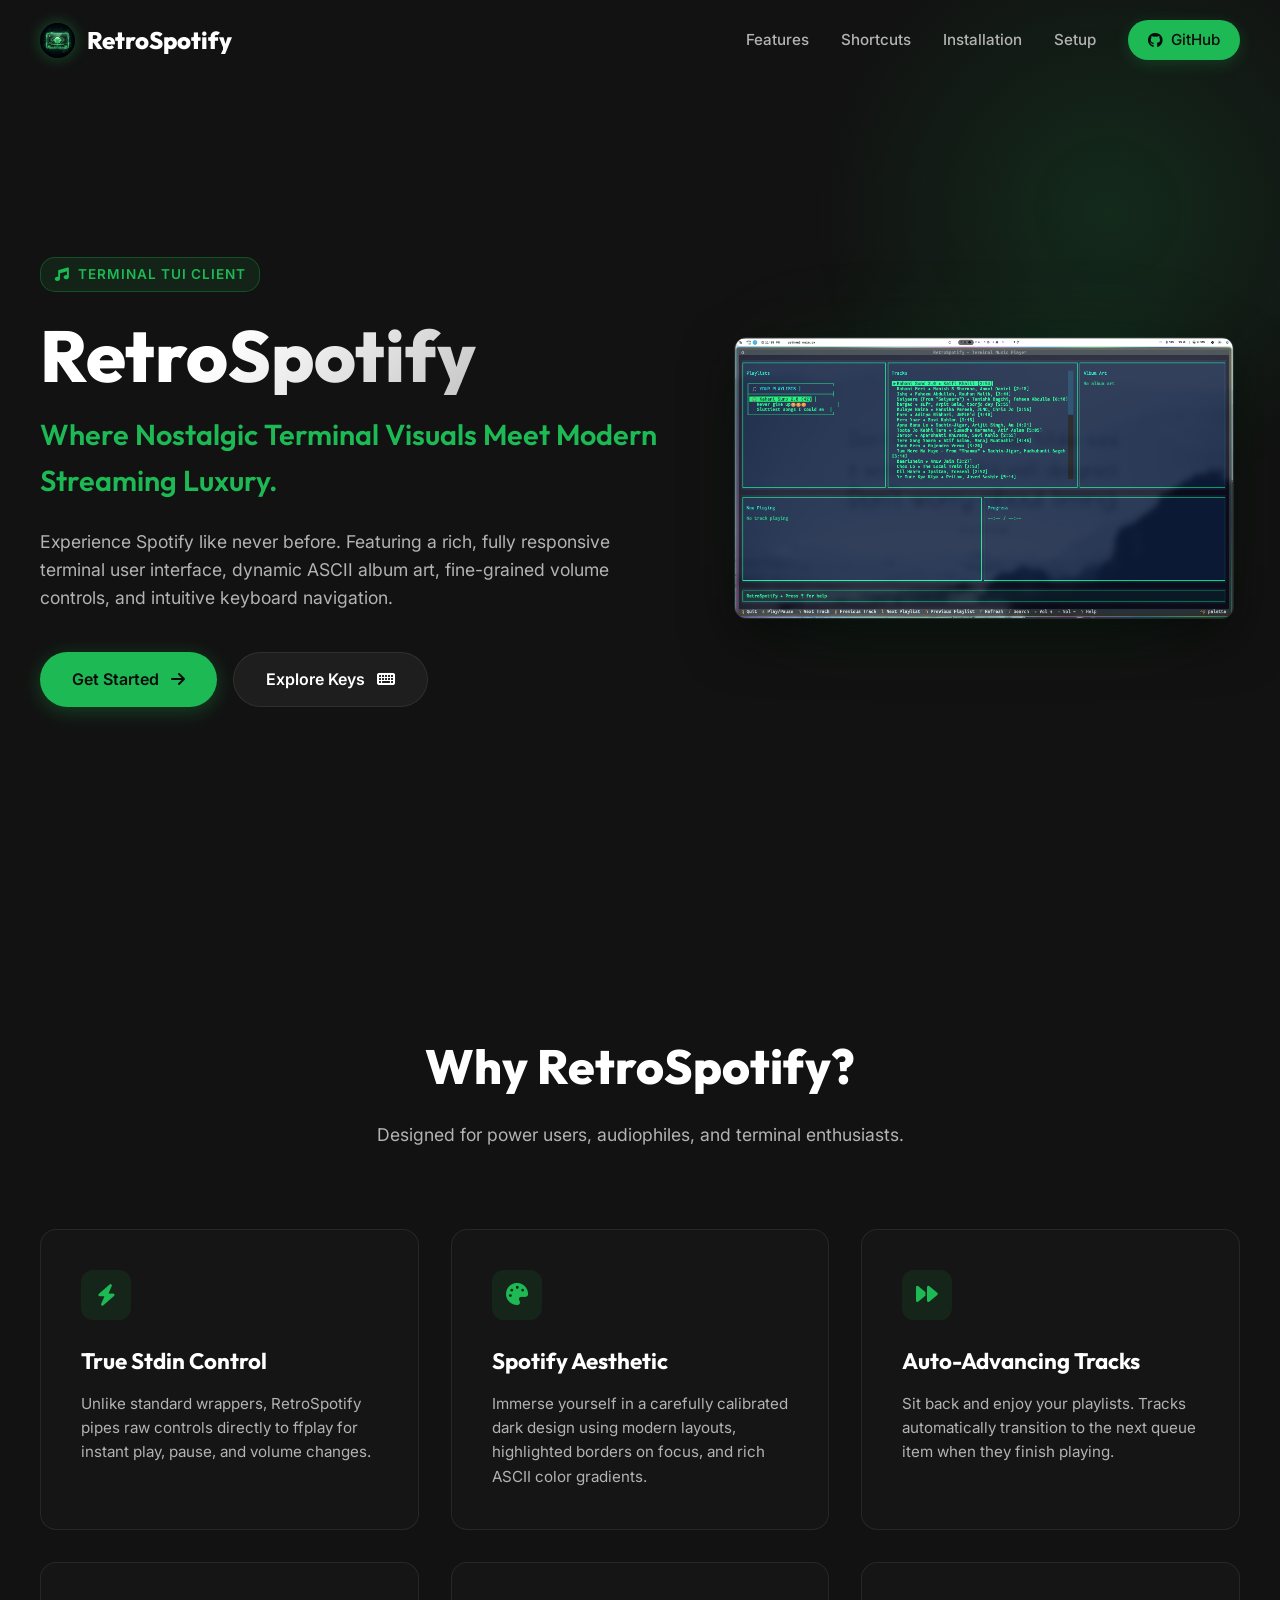
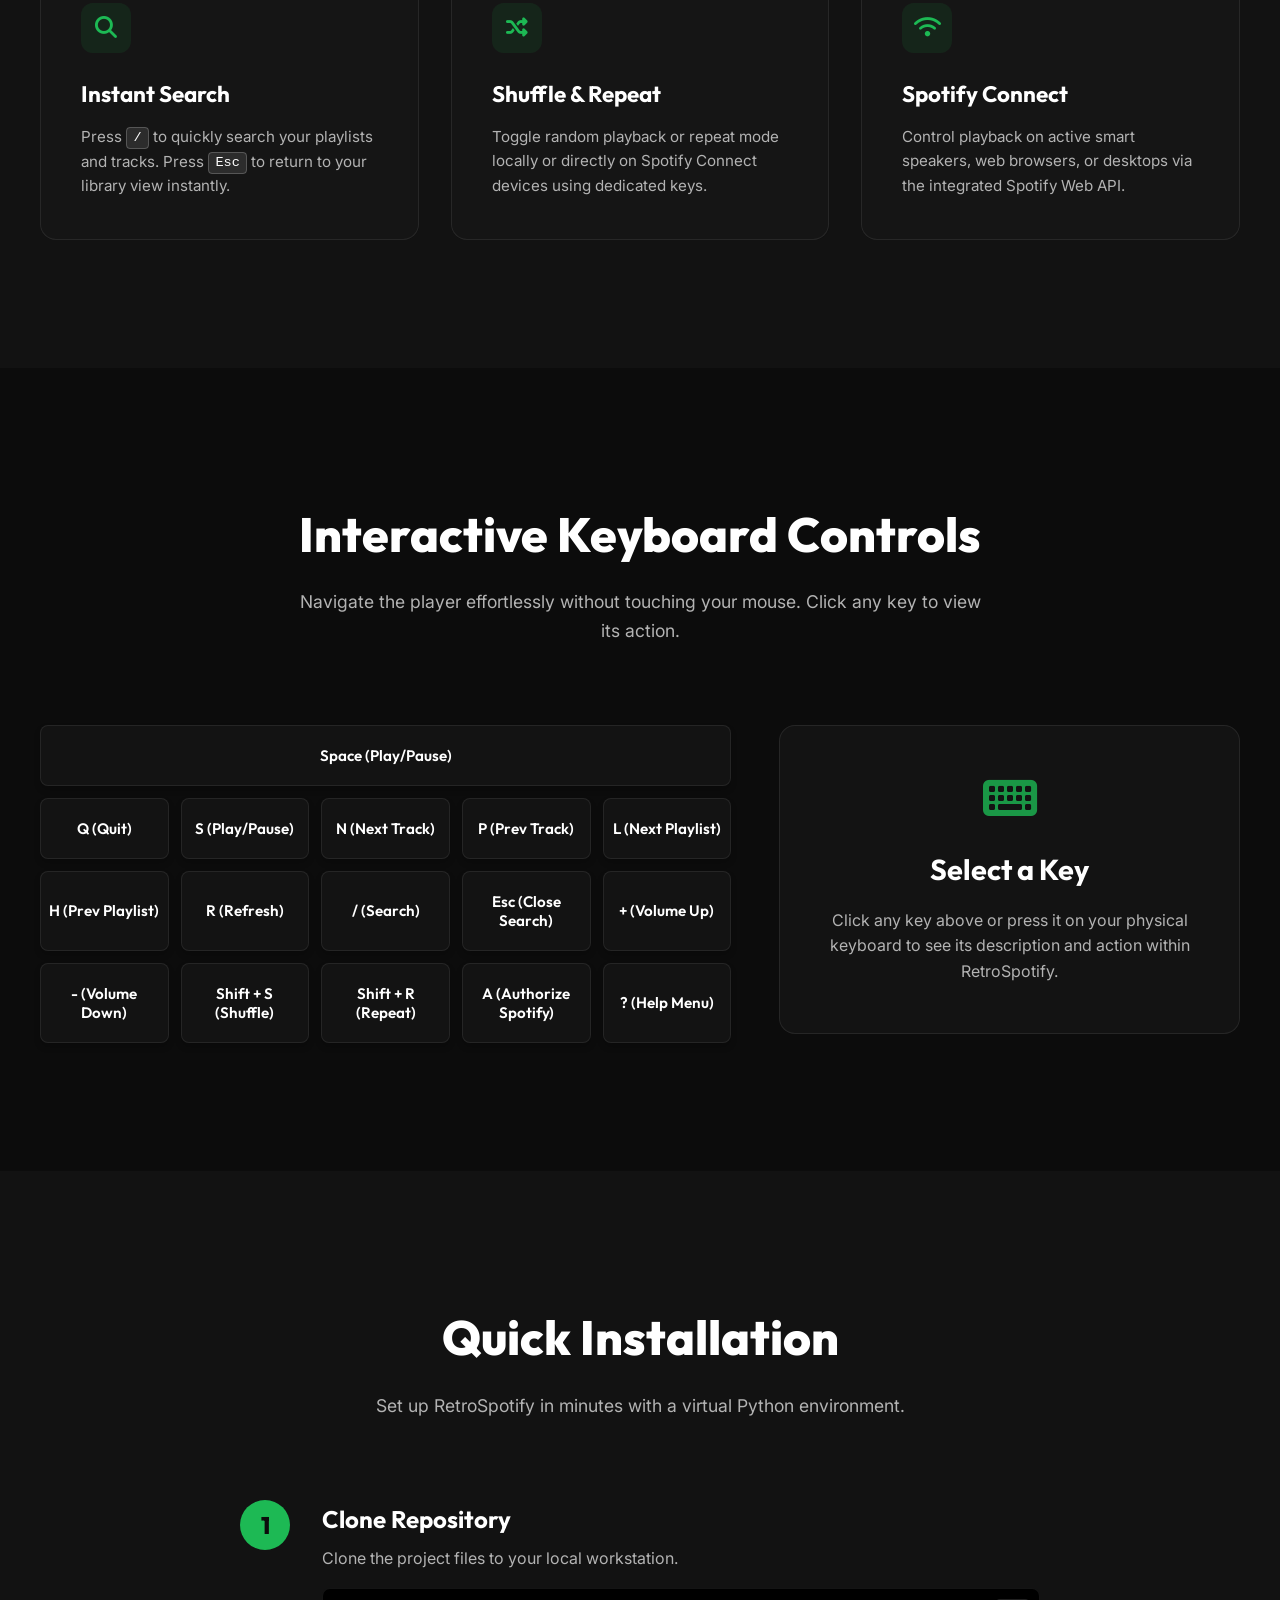
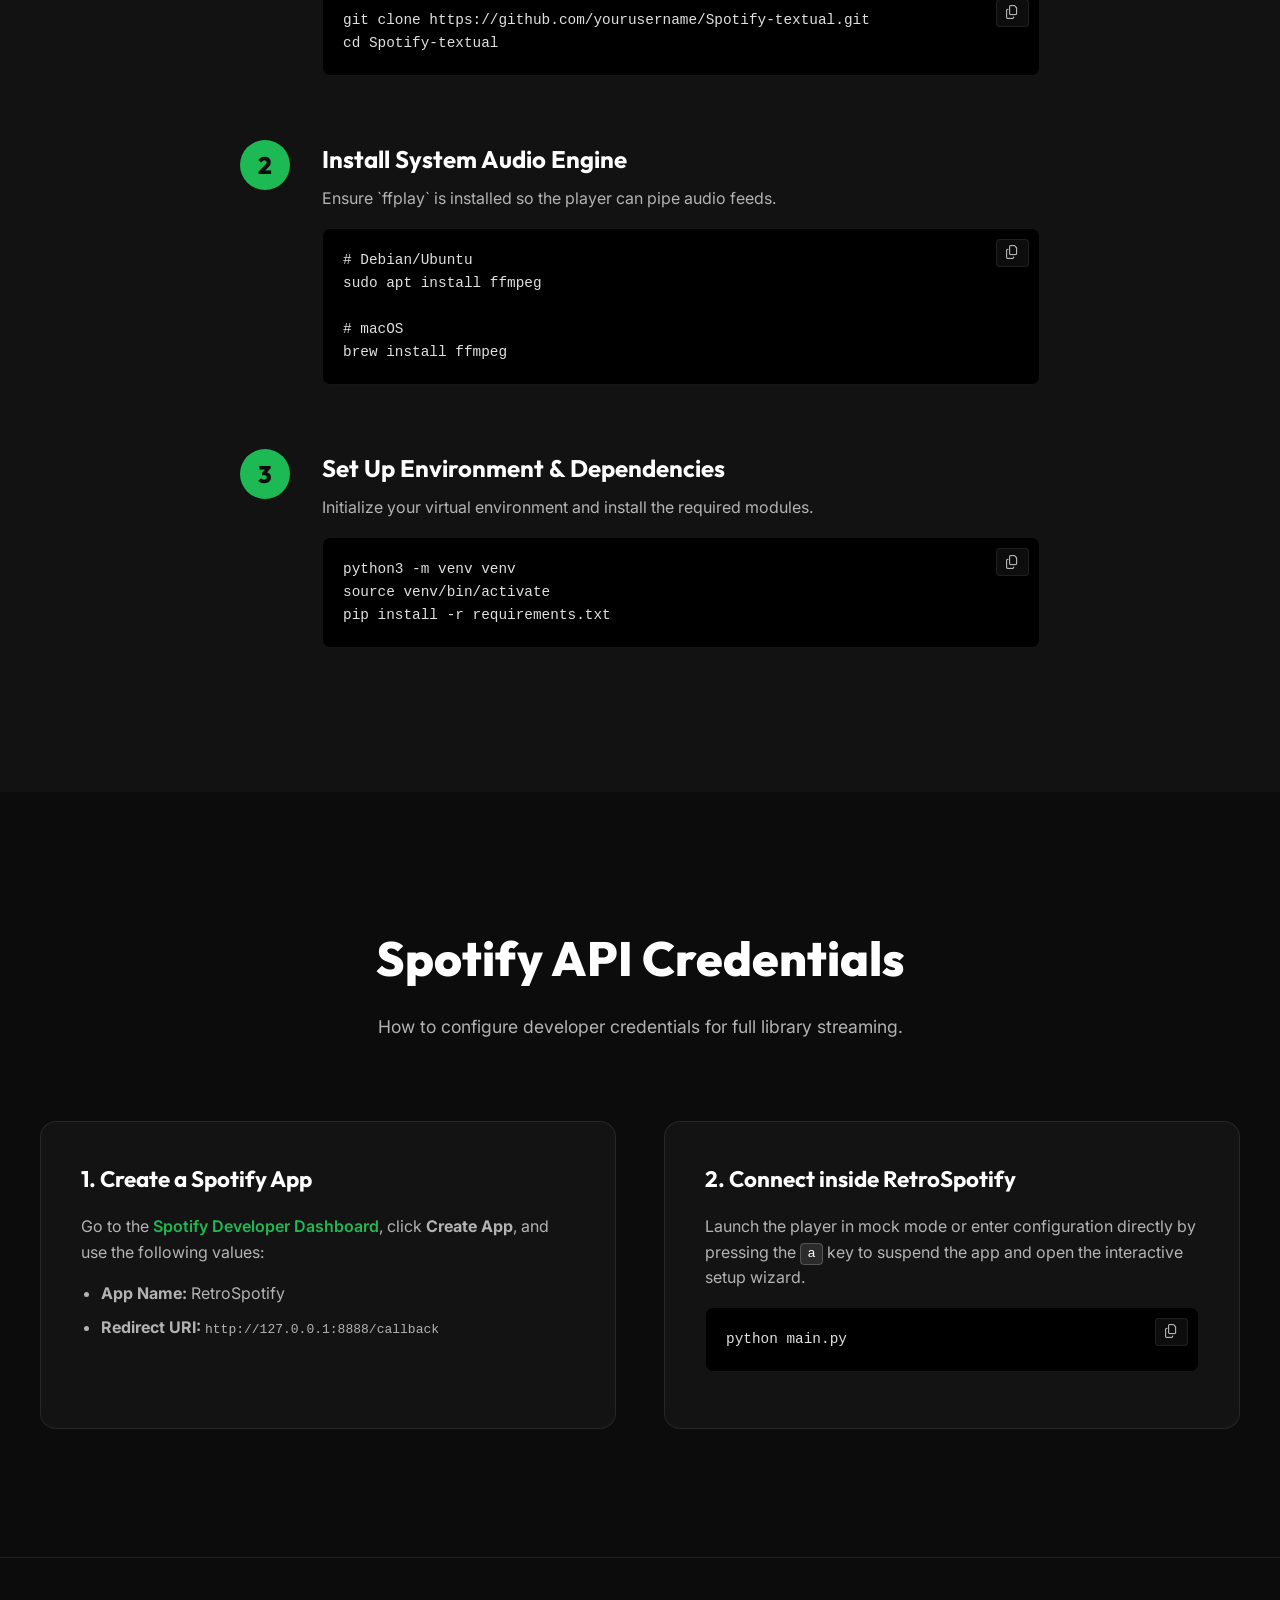
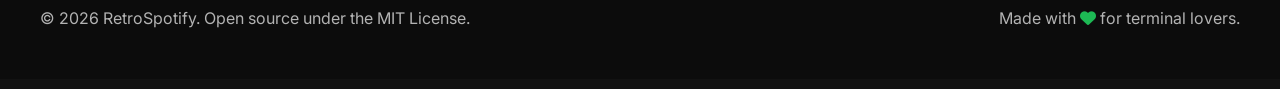
==== docs/index.html @ 9a7081c5 "docs added" ====
<!DOCTYPE html>
<html lang="en">
<head>
    <meta charset="UTF-8">
    <meta name="viewport" content="width=device-width, initial-scale=1.0">
    <title>RetroSpotify - Premium Terminal Music Player</title>
    <!-- SEO Meta Tags -->
    <meta name="description" content="A gorgeous, highly customized Spotify client for the terminal. Built using Python, Textual, and Pillow, with real-time volume adjustment, local synth fallback, and full keyboard navigation.">
    <meta name="keywords" content="Spotify, Terminal, TUI, Textual, Python, Audio Player, Command Line, Music">
    <!-- Fonts -->
    <link rel="preconnect" href="https://fonts.googleapis.com">
    <link rel="preconnect" href="https://fonts.gstatic.com" crossorigin>
    <link href="https://fonts.googleapis.com/css2?family=Inter:wght@300;400;500;600;700&family=Outfit:wght@400;600;800&display=swap" rel="stylesheet">
    <!-- FontAwesome Icons -->
    <link rel="stylesheet" href="https://cdnjs.cloudflare.com/ajax/libs/font-awesome/6.4.0/css/all.min.css">
    <!-- Custom Styleheet -->
    <link rel="stylesheet" href="style.css">
</head>
<body>
    <!-- Navigation Bar -->
    <nav class="navbar" id="navbar">
        <div class="nav-container">
            <a href="#" class="nav-logo">
                <img src="logo.png" alt="RetroSpotify Logo">
                <span>RetroSpotify</span>
            </a>
            <div class="nav-links">
                <a href="#features">Features</a>
                <a href="#shortcuts">Shortcuts</a>
                <a href="#installation">Installation</a>
                <a href="#setup">Setup</a>
                <a href="https://github.com" target="_blank" class="nav-btn"><i class="fab fa-github"></i> GitHub</a>
            </div>
            <button class="mobile-toggle" id="mobile-toggle">
                <i class="fas fa-bars"></i>
            </button>
        </div>
    </nav>

    <!-- Hero Section -->
    <header class="hero">
        <div class="hero-glow"></div>
        <div class="hero-container">
            <div class="hero-content">
                <div class="badge"><i class="fas fa-music"></i> Terminal TUI Client</div>
                <h1>RetroSpotify</h1>
                <p class="subtitle">Where Nostalgic Terminal Visuals Meet Modern Streaming Luxury.</p>
                <p class="description">Experience Spotify like never before. Featuring a rich, fully responsive terminal user interface, dynamic ASCII album art, fine-grained volume controls, and intuitive keyboard navigation.</p>
                <div class="hero-actions">
                    <a href="#installation" class="btn btn-primary">Get Started <i class="fas fa-arrow-right"></i></a>
                    <a href="#shortcuts" class="btn btn-secondary">Explore Keys <i class="fas fa-keyboard"></i></a>
                </div>
            </div>
            <div class="hero-visual">
                <div class="screenshot-wrapper">
                    <img src="screenshot.png" alt="RetroSpotify App Interface" class="app-screenshot">
                    <div class="screenshot-glow"></div>
                </div>
            </div>
        </div>
    </header>

    <!-- Features Section -->
    <section class="section" id="features">
        <div class="container">
            <div class="section-header">
                <h2>Why RetroSpotify?</h2>
                <p>Designed for power users, audiophiles, and terminal enthusiasts.</p>
            </div>
            <div class="features-grid">
                <div class="feature-card">
                    <div class="feature-icon"><i class="fas fa-bolt"></i></div>
                    <h3>True Stdin Control</h3>
                    <p>Unlike standard wrappers, RetroSpotify pipes raw controls directly to ffplay for instant play, pause, and volume changes.</p>
                </div>
                <div class="feature-card">
                    <div class="feature-icon"><i class="fas fa-palette"></i></div>
                    <h3>Spotify Aesthetic</h3>
                    <p>Immerse yourself in a carefully calibrated dark design using modern layouts, highlighted borders on focus, and rich ASCII color gradients.</p>
                </div>
                <div class="feature-card">
                    <div class="feature-icon"><i class="fas fa-forward"></i></div>
                    <h3>Auto-Advancing Tracks</h3>
                    <p>Sit back and enjoy your playlists. Tracks automatically transition to the next queue item when they finish playing.</p>
                </div>
                <div class="feature-card">
                    <div class="feature-icon"><i class="fas fa-search"></i></div>
                    <h3>Instant Search</h3>
                    <p>Press <kbd>/</kbd> to quickly search your playlists and tracks. Press <kbd>Esc</kbd> to return to your library view instantly.</p>
                </div>
                <div class="feature-card">
                    <div class="feature-icon"><i class="fas fa-shuffle"></i></div>
                    <h3>Shuffle & Repeat</h3>
                    <p>Toggle random playback or repeat mode locally or directly on Spotify Connect devices using dedicated keys.</p>
                </div>
                <div class="feature-card">
                    <div class="feature-icon"><i class="fas fa-wifi"></i></div>
                    <h3>Spotify Connect</h3>
                    <p>Control playback on active smart speakers, web browsers, or desktops via the integrated Spotify Web API.</p>
                </div>
            </div>
        </div>
    </section>

    <!-- Interactive Shortcuts Section -->
    <section class="section alt-bg" id="shortcuts">
        <div class="container">
            <div class="section-header">
                <h2>Interactive Keyboard Controls</h2>
                <p>Navigate the player effortlessly without touching your mouse. Click any key to view its action.</p>
            </div>
            
            <div class="keyboard-explorer">
                <div class="keyboard-grid">
                    <!-- Row 1 -->
                    <button class="key" data-key="space" style="grid-column: span 5;">Space (Play/Pause)</button>
                    <button class="key" data-key="q">Q (Quit)</button>
                    <button class="key" data-key="s">S (Play/Pause)</button>
                    <button class="key" data-key="n">N (Next Track)</button>
                    <button class="key" data-key="p">P (Prev Track)</button>
                    
                    <!-- Row 2 -->
                    <button class="key" data-key="l">L (Next Playlist)</button>
                    <button class="key" data-key="h">H (Prev Playlist)</button>
                    <button class="key" data-key="r">R (Refresh)</button>
                    <button class="key" data-key="/">/ (Search)</button>
                    <button class="key" data-key="escape">Esc (Close Search)</button>
                    
                    <!-- Row 3 -->
                    <button class="key" data-key="+">+ (Volume Up)</button>
                    <button class="key" data-key="-">- (Volume Down)</button>
                    <button class="key" data-key="S_shift">Shift + S (Shuffle)</button>
                    <button class="key" data-key="R_shift">Shift + R (Repeat)</button>
                    <button class="key" data-key="a">A (Authorize Spotify)</button>
                    <button class="key" data-key="?">? (Help Menu)</button>
                </div>
                
                <div class="shortcut-detail-card" id="shortcut-display">
                    <i class="fas fa-keyboard detail-icon"></i>
                    <h3 id="shortcut-title">Select a Key</h3>
                    <p id="shortcut-desc">Click any key above or press it on your physical keyboard to see its description and action within RetroSpotify.</p>
                </div>
            </div>
        </div>
    </section>

    <!-- Installation Section -->
    <section class="section" id="installation">
        <div class="container">
            <div class="section-header">
                <h2>Quick Installation</h2>
                <p>Set up RetroSpotify in minutes with a virtual Python environment.</p>
            </div>
            
            <div class="installation-steps">
                <div class="step">
                    <div class="step-num">1</div>
                    <div class="step-content">
                        <h3>Clone Repository</h3>
                        <p>Clone the project files to your local workstation.</p>
                        <div class="code-block">
                            <pre><code>git clone https://github.com/yourusername/Spotify-textual.git
cd Spotify-textual</code></pre>
                            <button class="copy-btn" onclick="copyCode(this)"><i class="far fa-copy"></i></button>
                        </div>
                    </div>
                </div>
                
                <div class="step">
                    <div class="step-num">2</div>
                    <div class="step-content">
                        <h3>Install System Audio Engine</h3>
                        <p>Ensure `ffplay` is installed so the player can pipe audio feeds.</p>
                        <div class="code-block">
                            <pre><code># Debian/Ubuntu
sudo apt install ffmpeg

# macOS
brew install ffmpeg</code></pre>
                            <button class="copy-btn" onclick="copyCode(this)"><i class="far fa-copy"></i></button>
                        </div>
                    </div>
                </div>

                <div class="step">
                    <div class="step-num">3</div>
                    <div class="step-content">
                        <h3>Set Up Environment & Dependencies</h3>
                        <p>Initialize your virtual environment and install the required modules.</p>
                        <div class="code-block">
                            <pre><code>python3 -m venv venv
source venv/bin/activate
pip install -r requirements.txt</code></pre>
                            <button class="copy-btn" onclick="copyCode(this)"><i class="far fa-copy"></i></button>
                        </div>
                    </div>
                </div>
            </div>
        </div>
    </section>

    <!-- Spotify Setup Guide -->
    <section class="section alt-bg" id="setup">
        <div class="container">
            <div class="section-header">
                <h2>Spotify API Credentials</h2>
                <p>How to configure developer credentials for full library streaming.</p>
            </div>
            <div class="setup-grid">
                <div class="setup-card">
                    <h3>1. Create a Spotify App</h3>
                    <p>Go to the <a href="https://developer.spotify.com/dashboard" target="_blank">Spotify Developer Dashboard</a>, click <strong>Create App</strong>, and use the following values:</p>
                    <ul>
                        <li><strong>App Name:</strong> RetroSpotify</li>
                        <li><strong>Redirect URI:</strong> <code>http://127.0.0.1:8888/callback</code></li>
                    </ul>
                </div>
                <div class="setup-card">
                    <h3>2. Connect inside RetroSpotify</h3>
                    <p>Launch the player in mock mode or enter configuration directly by pressing the <kbd>a</kbd> key to suspend the app and open the interactive setup wizard.</p>
                    <div class="code-block">
                        <pre><code>python main.py</code></pre>
                        <button class="copy-btn" onclick="copyCode(this)"><i class="far fa-copy"></i></button>
                    </div>
                </div>
            </div>
        </div>
    </section>

    <!-- Footer -->
    <footer class="footer">
        <div class="container footer-content">
            <p>&copy; 2026 RetroSpotify. Open source under the MIT License.</p>
            <p>Made with <i class="fas fa-heart" style="color: #1db954;"></i> for terminal lovers.</p>
        </div>
    </footer>

    <!-- Interactive script -->
    <script>
        // Key definitions
        const keyData = {
            "space": { title: "Spacebar", desc: "Toggles play/pause of the current track." },
            "q": { title: "Q Key", desc: "Stops playback, releases terminal locks, and quits the application." },
            "s": { title: "S Key", desc: "Toggles play/pause status of the selected track." },
            "n": { title: "N Key", desc: "Advances to the next track in the currently selected playlist." },
            "p": { title: "P Key", desc: "Plays the previous track in the currently selected playlist." },
            "l": { title: "L Key", desc: "Moves down to select the next playlist in the Library sidebar." },
            "h": { title: "H Key", desc: "Moves up to select the previous playlist in the Library sidebar." },
            "r": { title: "R Key", desc: "Refreshes the playlists and tracks by querying the Spotify API again." },
            "/": { title: "/ Key", desc: "Opens the search input bar to search for tracks and artists." },
            "escape": { title: "Escape Key", desc: "Clears the active search query, closes the search bar, and returns focus to the track list." },
            "+": { title: "+ Key", desc: "Increases the volume by 10% and updates the volume progress indicator." },
            "-": { title: "- Key", desc: "Decreases the volume by 10% and updates the volume progress indicator." },
            "S_shift": { title: "Shift + S", desc: "Toggles Spotify shuffle playback mode on/off." },
            "R_shift": { title: "Shift + R", desc: "Toggles repeat mode (Off vs Repeat-Track)." },
            "a": { title: "A Key", desc: "Opens the interactive Spotify API authentication wizard directly in the shell." },
            "?": { title: "? Key", desc: "Displays the help popup with list of all shortcuts and commands." }
        };

        // Interactive keyboard explorer
        const displayTitle = document.getElementById("shortcut-title");
        const displayDesc = document.getElementById("shortcut-desc");
        const keys = document.querySelectorAll(".key");

        keys.forEach(key => {
            key.addEventListener("click", () => {
                // Remove active class from all
                keys.forEach(k => k.classList.remove("active"));
                // Add to current
                key.classList.add("active");
                
                const kd = keyData[key.getAttribute("data-key")];
                if (kd) {
                    displayTitle.textContent = kd.title;
                    displayDesc.textContent = kd.desc;
                }
            });
        });

        // Physical keyboard event listener
        document.addEventListener("keydown", (e) => {
            let keyAttr = e.key.toLowerCase();
            if (e.key === " ") keyAttr = "space";
            if (e.key === "S" && e.shiftKey) keyAttr = "S_shift";
            if (e.key === "R" && e.shiftKey) keyAttr = "R_shift";
            if (e.key === "Escape") keyAttr = "escape";

            const matchedKey = document.querySelector(`.key[data-key="${keyAttr}"]`);
            if (matchedKey) {
                matchedKey.click();
                matchedKey.scrollIntoView({ behavior: 'smooth', block: 'nearest' });
            }
        });

        // Navbar blur on scroll
        const navbar = document.getElementById("navbar");
        window.addEventListener("scroll", () => {
            if (window.scrollY > 50) {
                navbar.classList.add("scrolled");
            } else {
                navbar.classList.remove("scrolled");
            }
        });

        // Copy to clipboard helper
        function copyCode(btn) {
            const pre = btn.previousElementSibling;
            const code = pre.textContent;
            navigator.clipboard.writeText(code).then(() => {
                btn.innerHTML = '<i class="fas fa-check" style="color: #1db954;"></i>';
                setTimeout(() => {
                    btn.innerHTML = '<i class="far fa-copy"></i>';
                }, 2000);
            });
        }

        // Mobile Nav Toggle
        const mobileToggle = document.getElementById("mobile-toggle");
        const navLinks = document.querySelector(".nav-links");
        mobileToggle.addEventListener("click", () => {
            navLinks.classList.toggle("open");
        });
    </script>
</body>
</html>
---- docs/style.css ----
/* Core Styles & Palette */
:root {
    --bg-darker: #0c0c0c;
    --bg-dark: #121212;
    --bg-card: rgba(24, 24, 24, 0.7);
    --spotify-green: #1db954;
    --spotify-glow: #1ed760;
    --text-white: #ffffff;
    --text-gray: #b3b3b3;
    --text-dark: #7a7a7a;
    --border-color: rgba(255, 255, 255, 0.08);
    --font-heading: 'Outfit', sans-serif;
    --font-body: 'Inter', sans-serif;
    --transition: all 0.3s cubic-bezier(0.4, 0, 0.2, 1);
}

* {
    box-sizing: border-box;
    margin: 0;
    padding: 0;
    scroll-behavior: smooth;
}

body {
    background-color: var(--bg-dark);
    color: var(--text-gray);
    font-family: var(--font-body);
    line-height: 1.6;
    overflow-x: hidden;
}

/* Scrollbar Customization */
::-webkit-scrollbar {
    width: 8px;
}
::-webkit-scrollbar-track {
    background: var(--bg-darker);
}
::-webkit-scrollbar-thumb {
    background: #333;
    border-radius: 4px;
}
::-webkit-scrollbar-thumb:hover {
    background: var(--spotify-green);
}

/* Glassmorphism Navigation Bar */
.navbar {
    position: fixed;
    top: 0;
    left: 0;
    width: 100%;
    z-index: 1000;
    padding: 1.25rem 2rem;
    transition: var(--transition);
}

.navbar.scrolled {
    background: rgba(18, 18, 18, 0.85);
    backdrop-filter: blur(15px);
    -webkit-backdrop-filter: blur(15px);
    border-bottom: 1px solid var(--border-color);
    padding: 0.85rem 2rem;
}

.nav-container {
    max-width: 1200px;
    margin: 0 auto;
    display: flex;
    justify-content: space-between;
    align-items: center;
}

.nav-logo {
    display: flex;
    align-items: center;
    gap: 0.75rem;
    text-decoration: none;
    font-family: var(--font-heading);
    font-weight: 800;
    font-size: 1.5rem;
    color: var(--text-white);
}

.nav-logo img {
    height: 35px;
    width: 35px;
    border-radius: 50%;
    box-shadow: 0 0 15px rgba(29, 185, 84, 0.4);
}

.nav-links {
    display: flex;
    align-items: center;
    gap: 2rem;
}

.nav-links a {
    text-decoration: none;
    color: var(--text-gray);
    font-weight: 500;
    font-size: 0.95rem;
    transition: var(--transition);
}

.nav-links a:hover {
    color: var(--spotify-green);
}

.nav-btn {
    background: var(--spotify-green);
    color: var(--bg-darker) !important;
    padding: 0.5rem 1.25rem;
    border-radius: 20px;
    font-weight: 600;
    display: flex;
    align-items: center;
    gap: 0.5rem;
    box-shadow: 0 4px 15px rgba(29, 185, 84, 0.2);
}

.nav-btn:hover {
    background: var(--spotify-glow);
    transform: translateY(-2px);
    box-shadow: 0 6px 20px rgba(29, 185, 84, 0.4);
}

.mobile-toggle {
    display: none;
    background: none;
    border: none;
    color: var(--text-white);
    font-size: 1.5rem;
    cursor: pointer;
}

/* Hero Section with Glowing Accents */
.hero {
    position: relative;
    padding: 10rem 2rem 6rem 2rem;
    min-height: 100vh;
    display: flex;
    align-items: center;
    overflow: hidden;
}

.hero-glow {
    position: absolute;
    top: -10%;
    right: -10%;
    width: 600px;
    height: 600px;
    background: radial-gradient(circle, rgba(29, 185, 84, 0.15) 0%, rgba(0,0,0,0) 70%);
    z-index: 1;
    pointer-events: none;
}

.hero-container {
    max-width: 1200px;
    margin: 0 auto;
    display: grid;
    grid-template-columns: 1.1fr 0.9fr;
    gap: 4rem;
    align-items: center;
    position: relative;
    z-index: 2;
}

.badge {
    display: inline-flex;
    align-items: center;
    gap: 0.5rem;
    background: rgba(29, 185, 84, 0.1);
    border: 1px solid rgba(29, 185, 84, 0.3);
    color: var(--spotify-green);
    padding: 0.35rem 0.85rem;
    border-radius: 15px;
    font-size: 0.85rem;
    font-weight: 600;
    margin-bottom: 1.5rem;
    text-transform: uppercase;
    letter-spacing: 1px;
}

.hero h1 {
    font-family: var(--font-heading);
    font-size: 4.5rem;
    font-weight: 800;
    line-height: 1.1;
    color: var(--text-white);
    margin-bottom: 1rem;
    background: linear-gradient(135deg, #ffffff 30%, #a3a3a3 100%);
    -webkit-background-clip: text;
    -webkit-text-fill-color: transparent;
}

.subtitle {
    font-family: var(--font-heading);
    font-size: 1.8rem;
    font-weight: 600;
    color: var(--spotify-green);
    margin-bottom: 1.5rem;
}

.hero .description {
    font-size: 1.1rem;
    color: var(--text-gray);
    margin-bottom: 2.5rem;
    max-width: 600px;
}

.hero-actions {
    display: flex;
    gap: 1rem;
}

.btn {
    text-decoration: none;
    padding: 0.85rem 2rem;
    border-radius: 30px;
    font-weight: 600;
    font-size: 1rem;
    display: inline-flex;
    align-items: center;
    gap: 0.75rem;
    transition: var(--transition);
}

.btn-primary {
    background: var(--spotify-green);
    color: var(--bg-darker);
    box-shadow: 0 4px 20px rgba(29, 185, 84, 0.3);
}

.btn-primary:hover {
    background: var(--spotify-glow);
    transform: translateY(-3px);
    box-shadow: 0 8px 25px rgba(29, 185, 84, 0.5);
}

.btn-secondary {
    background: rgba(255, 255, 255, 0.05);
    border: 1px solid var(--border-color);
    color: var(--text-white);
}

.btn-secondary:hover {
    background: rgba(255, 255, 255, 0.1);
    transform: translateY(-3px);
}

.hero-visual {
    display: flex;
    justify-content: center;
}

.screenshot-wrapper {
    position: relative;
    width: 100%;
    max-width: 500px;
}

.app-screenshot {
    width: 100%;
    height: auto;
    border-radius: 12px;
    border: 1px solid var(--border-color);
    box-shadow: 0 20px 50px rgba(0,0,0,0.5);
    transition: var(--transition);
}

.app-screenshot:hover {
    transform: translateY(-5px) scale(1.02);
}

.screenshot-glow {
    position: absolute;
    top: 10%;
    left: 10%;
    right: 10%;
    bottom: 10%;
    background: rgba(29, 185, 84, 0.2);
    filter: blur(50px);
    z-index: -1;
    pointer-events: none;
}

/* Sections */
.section {
    padding: 8rem 2rem;
    position: relative;
}

.alt-bg {
    background-color: var(--bg-darker);
}

.container {
    max-width: 1200px;
    margin: 0 auto;
}

.section-header {
    text-align: center;
    max-width: 700px;
    margin: 0 auto 5rem auto;
}

.section-header h2 {
    font-family: var(--font-heading);
    font-size: 3rem;
    font-weight: 800;
    color: var(--text-white);
    margin-bottom: 1rem;
}

.section-header p {
    font-size: 1.1rem;
    color: var(--text-gray);
}

/* CSS Grid Cards (Glassmorphism) */
.features-grid {
    display: grid;
    grid-template-columns: repeat(auto-fit, minmax(320px, 1fr));
    gap: 2rem;
}

.feature-card {
    background: var(--bg-card);
    backdrop-filter: blur(10px);
    -webkit-backdrop-filter: blur(10px);
    border: 1px solid var(--border-color);
    padding: 2.5rem;
    border-radius: 16px;
    transition: var(--transition);
    position: relative;
    overflow: hidden;
}

.feature-card::before {
    content: '';
    position: absolute;
    top: 0;
    left: 0;
    width: 100%;
    height: 100%;
    background: radial-gradient(circle at top left, rgba(29, 185, 84, 0.1) 0%, rgba(0,0,0,0) 50%);
    opacity: 0;
    transition: var(--transition);
}

.feature-card:hover {
    transform: translateY(-5px);
    border-color: rgba(29, 185, 84, 0.3);
    box-shadow: 0 10px 30px rgba(0,0,0,0.3);
}

.feature-card:hover::before {
    opacity: 1;
}

.feature-icon {
    height: 50px;
    width: 50px;
    background: rgba(29, 185, 84, 0.1);
    color: var(--spotify-green);
    border-radius: 12px;
    display: flex;
    align-items: center;
    justify-content: center;
    font-size: 1.35rem;
    margin-bottom: 1.5rem;
    transition: var(--transition);
}

.feature-card:hover .feature-icon {
    background: var(--spotify-green);
    color: var(--bg-darker);
    transform: scale(1.1);
}

.feature-card h3 {
    font-family: var(--font-heading);
    font-size: 1.4rem;
    color: var(--text-white);
    margin-bottom: 0.75rem;
}

.feature-card p {
    font-size: 0.95rem;
    color: var(--text-gray);
}

/* Keyboard Explorer Interface */
.keyboard-explorer {
    display: grid;
    grid-template-columns: 1.2fr 0.8fr;
    gap: 3rem;
    align-items: start;
}

.keyboard-grid {
    display: grid;
    grid-template-columns: repeat(5, 1fr);
    gap: 0.75rem;
}

.key {
    background: rgba(255, 255, 255, 0.03);
    border: 1px solid var(--border-color);
    color: var(--text-white);
    padding: 1.25rem 0.5rem;
    border-radius: 8px;
    font-family: var(--font-heading);
    font-weight: 600;
    font-size: 0.95rem;
    cursor: pointer;
    transition: var(--transition);
    text-align: center;
    box-shadow: 0 4px 6px rgba(0,0,0,0.2);
}

.key:hover {
    background: rgba(255, 255, 255, 0.08);
    transform: translateY(-2px);
    border-color: rgba(255,255,255,0.2);
}

.key.active {
    background: var(--spotify-green);
    color: var(--bg-darker);
    border-color: var(--spotify-green);
    box-shadow: 0 0 15px rgba(29, 185, 84, 0.4);
    transform: translateY(-1px) scale(0.98);
}

kbd {
    background: rgba(255,255,255,0.1);
    border-radius: 4px;
    border: 1px solid rgba(255,255,255,0.2);
    padding: 0.15rem 0.4rem;
    font-family: monospace;
    font-size: 0.85rem;
    color: var(--text-white);
}

.shortcut-detail-card {
    background: var(--bg-card);
    border: 1px solid var(--border-color);
    border-radius: 16px;
    padding: 3rem 2.5rem;
    text-align: center;
    position: sticky;
    top: 100px;
    display: flex;
    flex-direction: column;
    align-items: center;
    justify-content: center;
    min-height: 250px;
}

.detail-icon {
    font-size: 3rem;
    color: var(--spotify-green);
    margin-bottom: 1.5rem;
    opacity: 0.8;
}

.shortcut-detail-card h3 {
    font-family: var(--font-heading);
    font-size: 1.8rem;
    color: var(--text-white);
    margin-bottom: 1rem;
}

.shortcut-detail-card p {
    font-size: 1rem;
    color: var(--text-gray);
    max-width: 400px;
}

/* Code Blocks & Copy Helper */
.code-block {
    position: relative;
    background: #000000;
    border-radius: 8px;
    border: 1px solid var(--border-color);
    margin: 1rem 0;
    padding: 1.25rem 3rem 1.25rem 1.25rem;
    overflow-x: auto;
}

.code-block pre {
    font-family: 'Courier New', Courier, monospace;
    font-size: 0.9rem;
    color: #e0e0e0;
}

.copy-btn {
    position: absolute;
    top: 10px;
    right: 10px;
    background: rgba(255, 255, 255, 0.05);
    border: 1px solid var(--border-color);
    color: var(--text-gray);
    border-radius: 4px;
    padding: 0.35rem 0.6rem;
    cursor: pointer;
    transition: var(--transition);
}

.copy-btn:hover {
    background: rgba(255, 255, 255, 0.15);
    color: var(--text-white);
}

/* Setup & Installation Layouts */
.installation-steps {
    display: flex;
    flex-direction: column;
    gap: 3rem;
    max-width: 800px;
    margin: 0 auto;
}

.step {
    display: flex;
    gap: 2rem;
    align-items: flex-start;
}

.step-num {
    height: 50px;
    width: 50px;
    border-radius: 50%;
    background: var(--spotify-green);
    color: var(--bg-darker);
    display: flex;
    align-items: center;
    justify-content: center;
    font-family: var(--font-heading);
    font-weight: 800;
    font-size: 1.5rem;
    flex-shrink: 0;
}

.step-content {
    flex-grow: 1;
}

.step-content h3 {
    font-family: var(--font-heading);
    font-size: 1.5rem;
    color: var(--text-white);
    margin-bottom: 0.5rem;
}

.setup-grid {
    display: grid;
    grid-template-columns: 1fr 1fr;
    gap: 3rem;
}

.setup-card {
    background: var(--bg-card);
    border: 1px solid var(--border-color);
    padding: 2.5rem;
    border-radius: 16px;
}

.setup-card h3 {
    font-family: var(--font-heading);
    font-size: 1.4rem;
    color: var(--text-white);
    margin-bottom: 1rem;
}

.setup-card ul {
    margin-top: 1rem;
    padding-left: 1.25rem;
    display: flex;
    flex-direction: column;
    gap: 0.5rem;
}

.setup-card a {
    color: var(--spotify-green);
    text-decoration: none;
    font-weight: 600;
}

.setup-card a:hover {
    text-decoration: underline;
}

/* Footer styling */
.footer {
    border-top: 1px solid var(--border-color);
    padding: 3rem 2rem;
    background: var(--bg-darker);
}

.footer-content {
    display: flex;
    justify-content: space-between;
    align-items: center;
}

/* Responsive Queries */
@media (max-width: 1024px) {
    .hero-container {
        grid-template-columns: 1fr;
        gap: 3rem;
        text-align: center;
    }
    
    .hero .description {
        margin-left: auto;
        margin-right: auto;
    }
    
    .hero-actions {
        justify-content: center;
    }
    
    .keyboard-explorer {
        grid-template-columns: 1fr;
    }
    
    .shortcut-detail-card {
        position: static;
        min-height: auto;
        padding: 2rem;
    }
}

@media (max-width: 768px) {
    .hero h1 {
        font-size: 3rem;
    }
    
    .subtitle {
        font-size: 1.4rem;
    }
    
    .nav-links {
        display: none;
        flex-direction: column;
        position: absolute;
        top: 100%;
        left: 0;
        width: 100%;
        background: rgba(18, 18, 18, 0.95);
        backdrop-filter: blur(10px);
        padding: 2rem;
        border-bottom: 1px solid var(--border-color);
        gap: 1.5rem;
    }
    
    .nav-links.open {
        display: flex;
    }
    
    .mobile-toggle {
        display: block;
    }
    
    .setup-grid {
        grid-template-columns: 1fr;
        gap: 2rem;
    }
    
    .footer-content {
        flex-direction: column;
        gap: 1rem;
        text-align: center;
    }
    
    .keyboard-grid {
        grid-template-columns: repeat(3, 1fr);
    }
    
    .key[style*="span 5"] {
        grid-column: span 3 !important;
    }
}
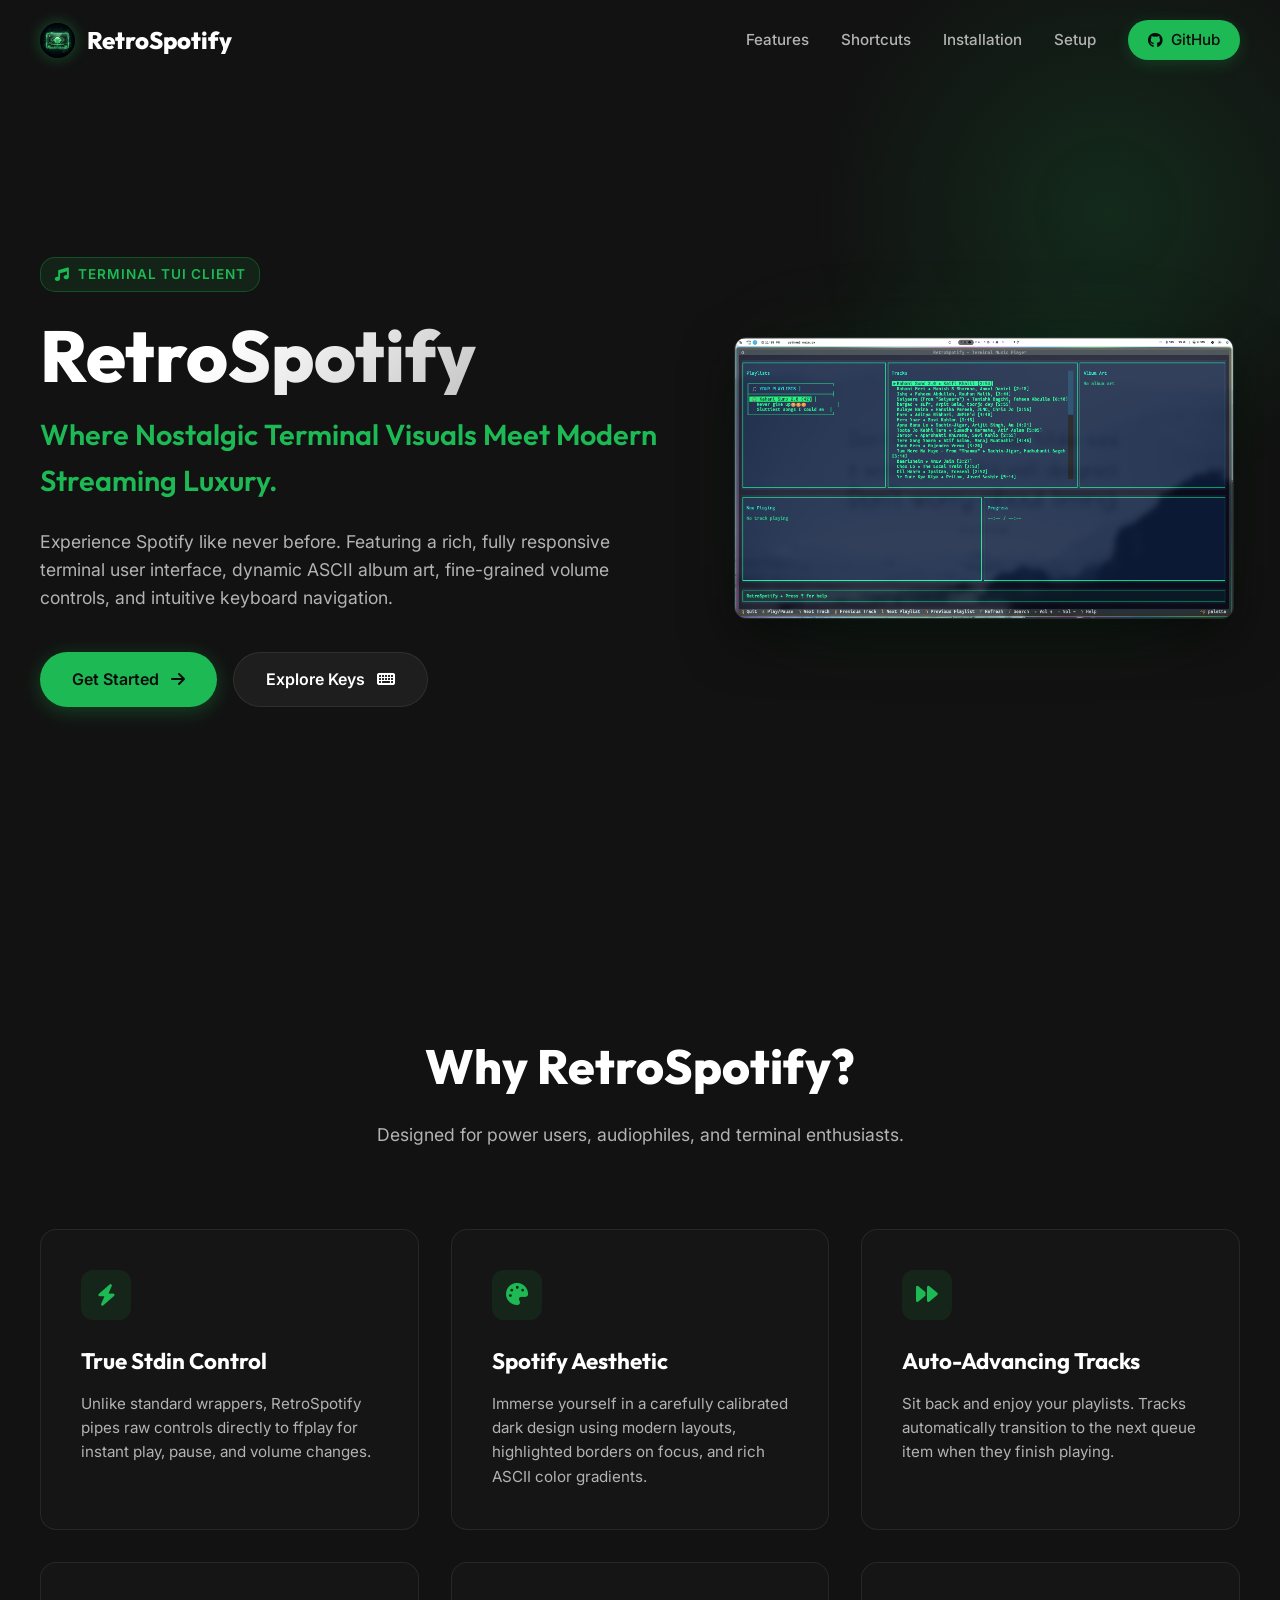
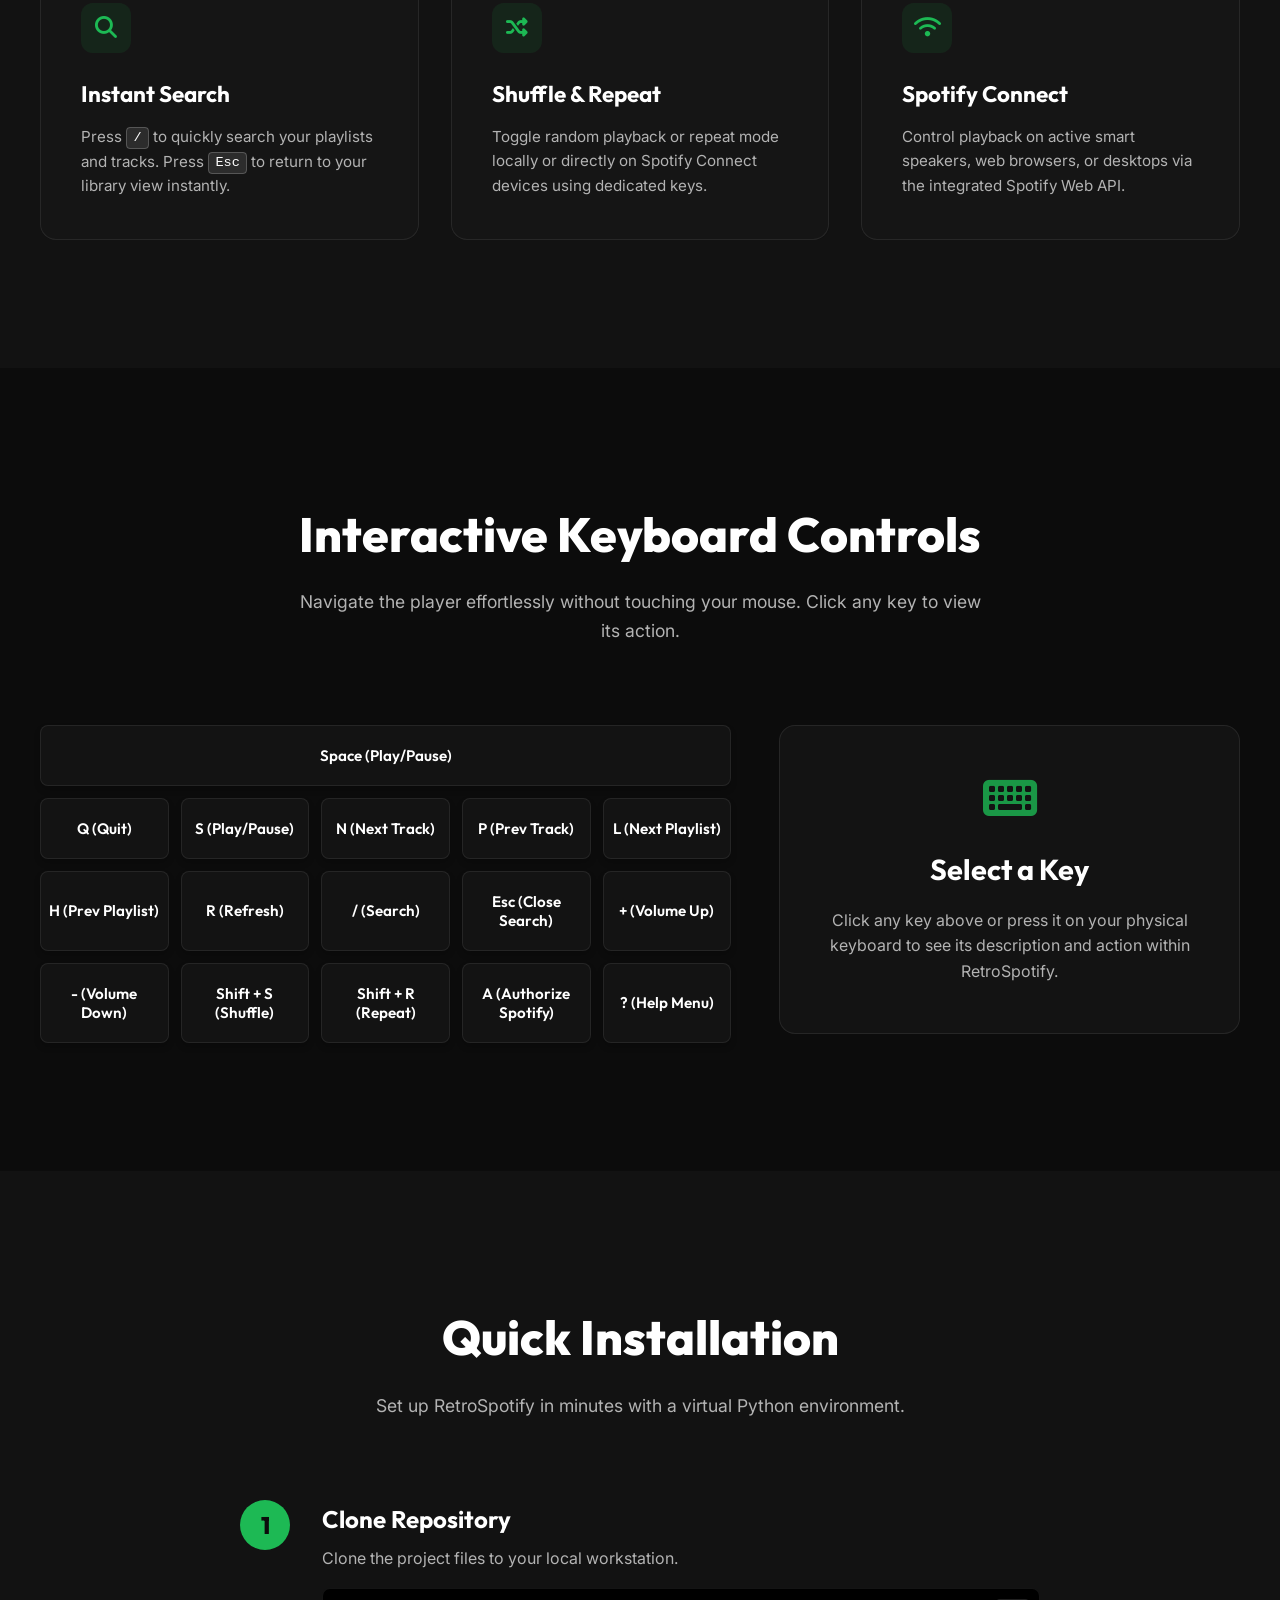
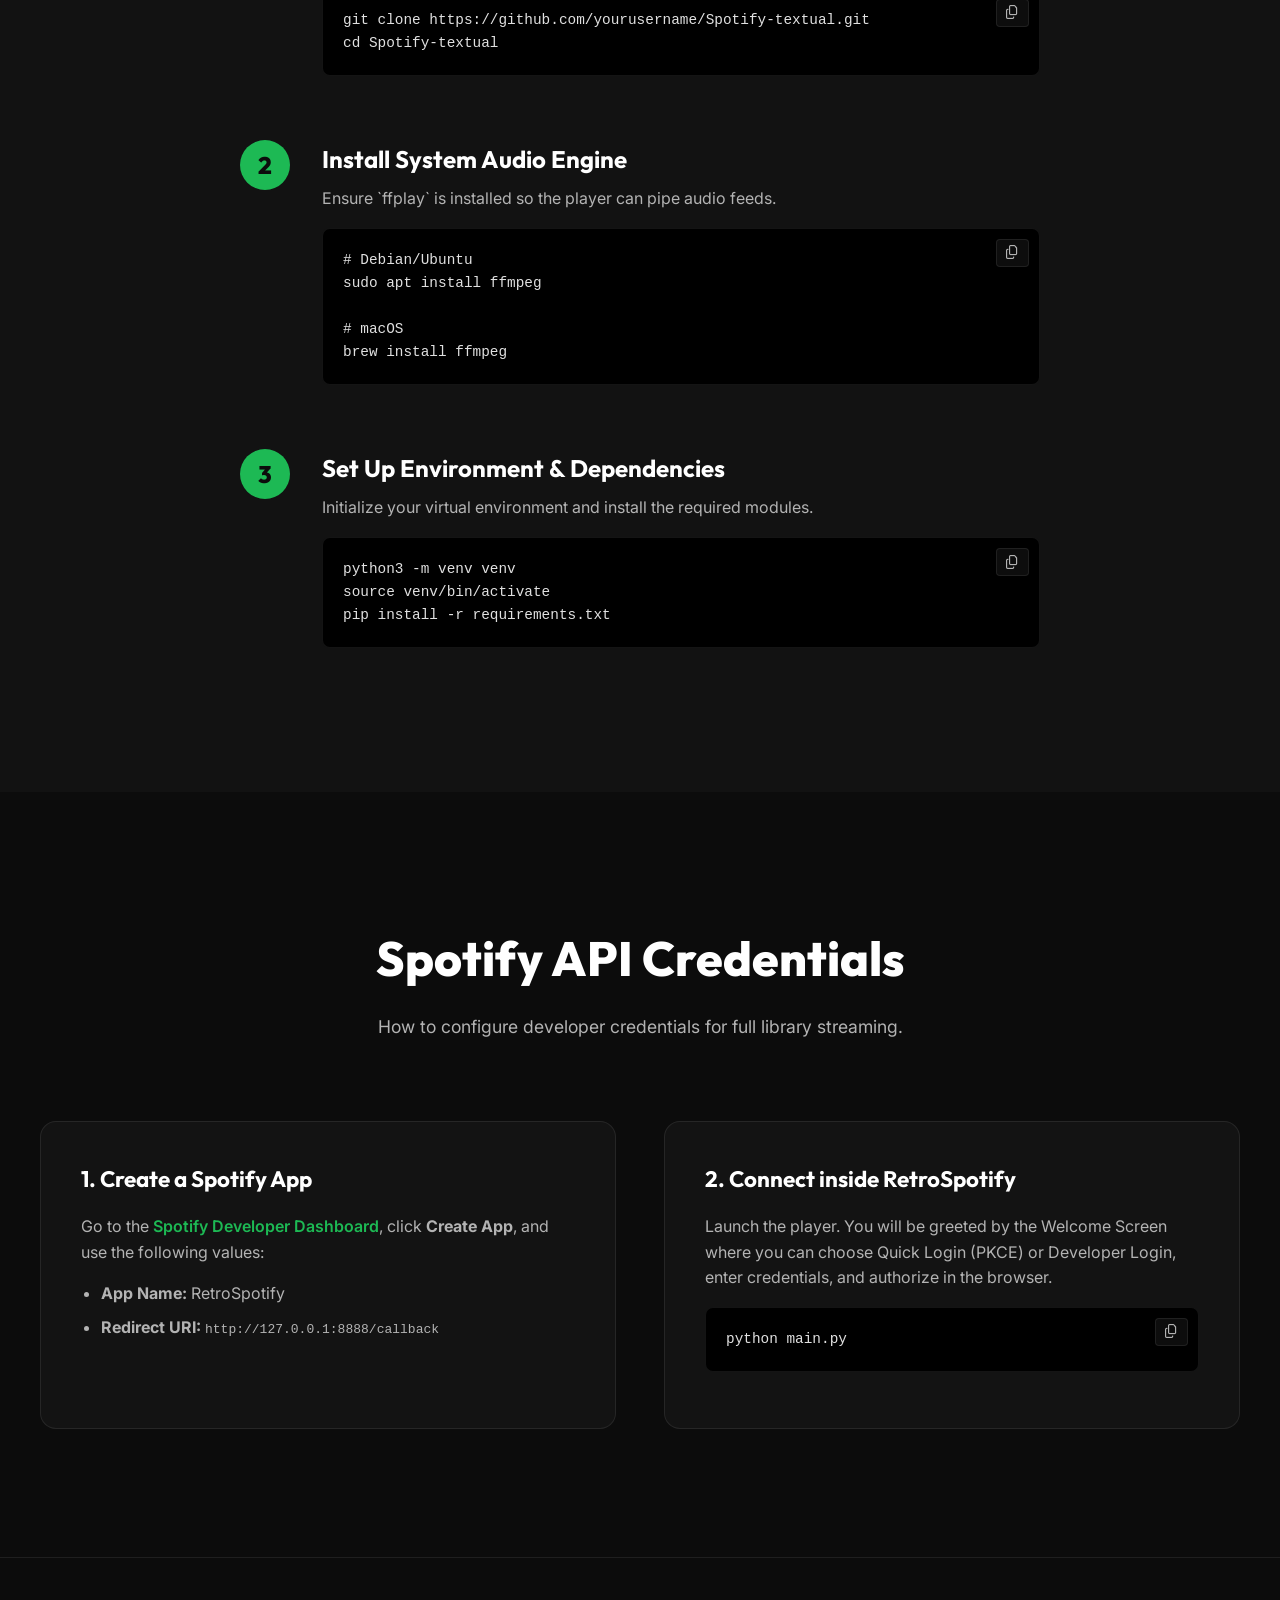
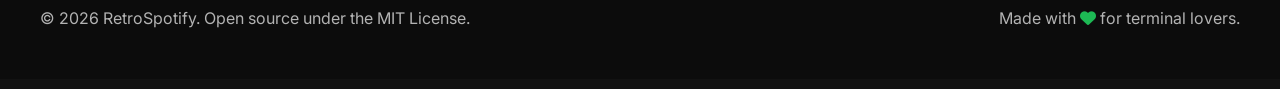
==== commit a0b955d8: "Fixed responsiveness" ====
--- a/docs/index.html
+++ b/docs/index.html
@@ -217,7 +217,7 @@
                 </div>
                 <div class="setup-card">
                     <h3>2. Connect inside RetroSpotify</h3>
-                    <p>Launch the player in mock mode or enter configuration directly by pressing the <kbd>a</kbd> key to suspend the app and open the interactive setup wizard.</p>
+                    <p>Launch the player. You will be greeted by the Welcome Screen where you can choose Quick Login (PKCE) or Developer Login, enter credentials, and authorize in the browser.</p>
                     <div class="code-block">
                         <pre><code>python main.py</code></pre>
                         <button class="copy-btn" onclick="copyCode(this)"><i class="far fa-copy"></i></button>
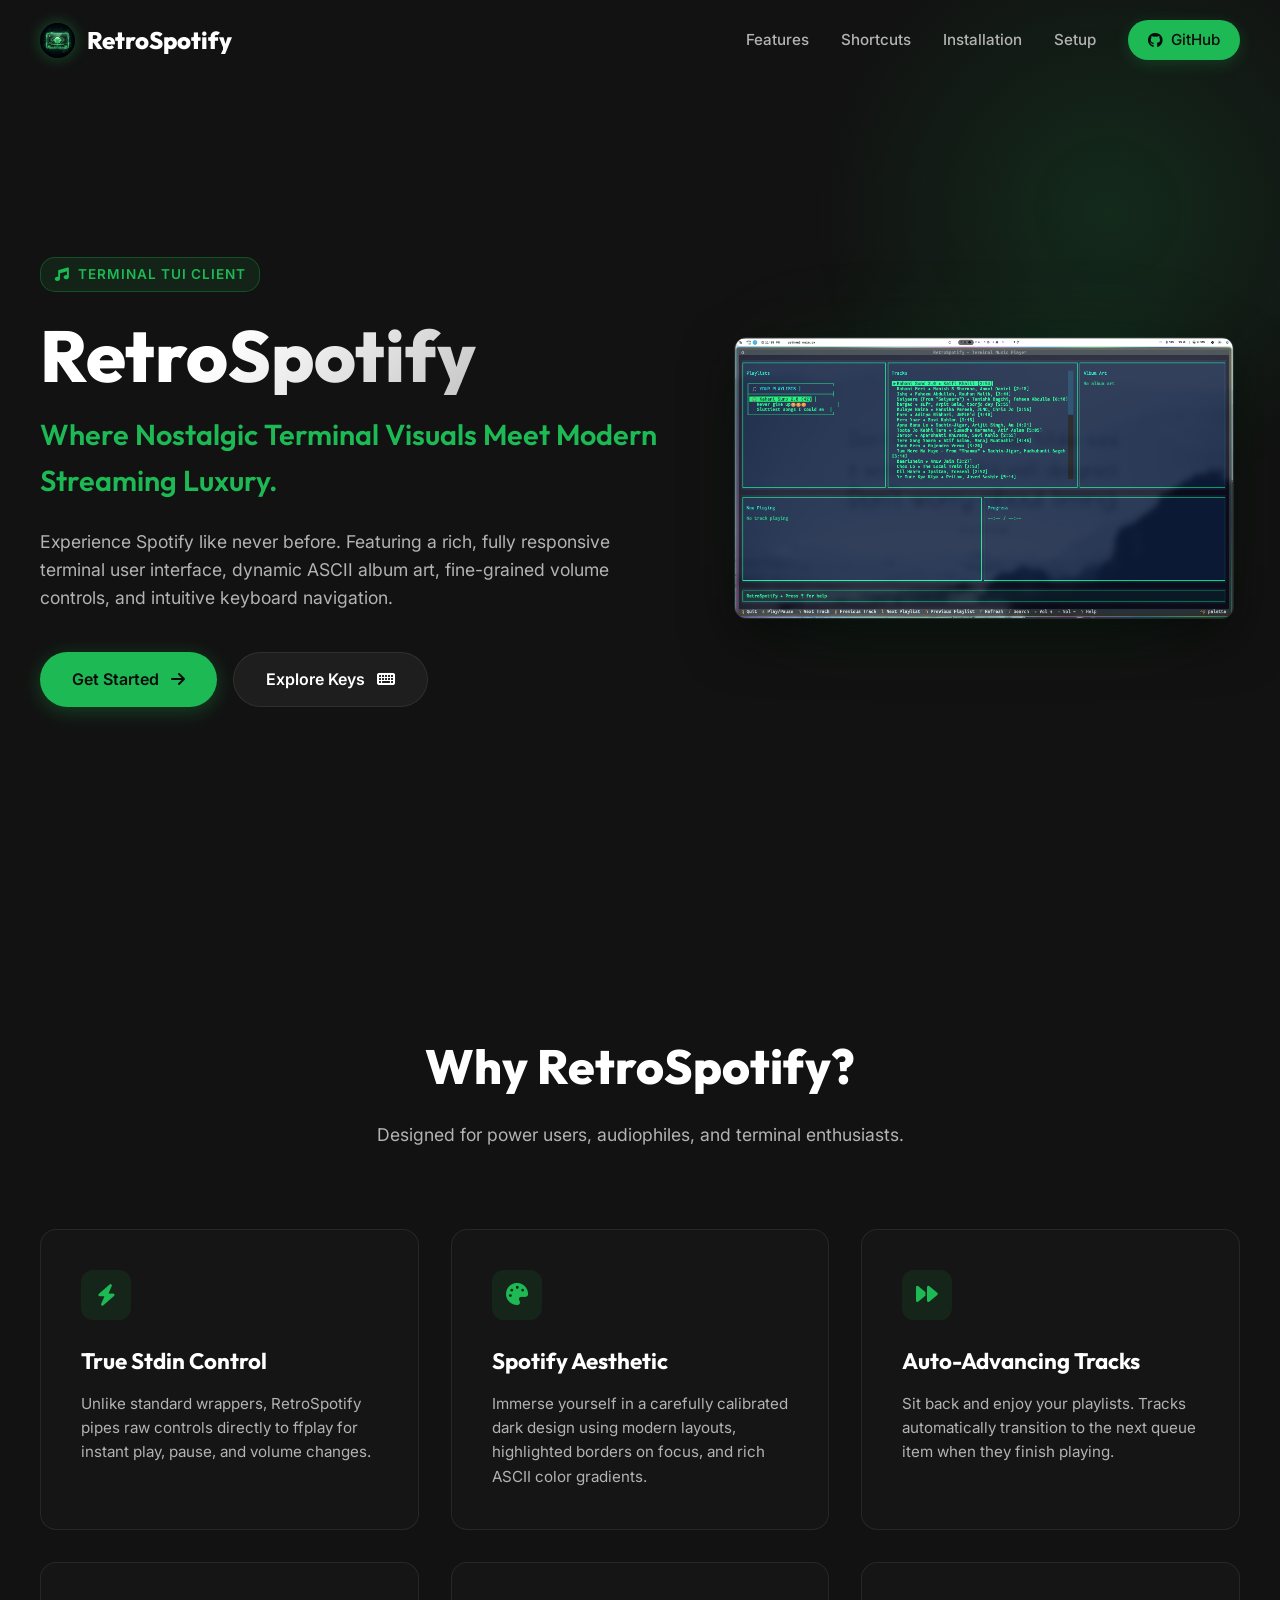
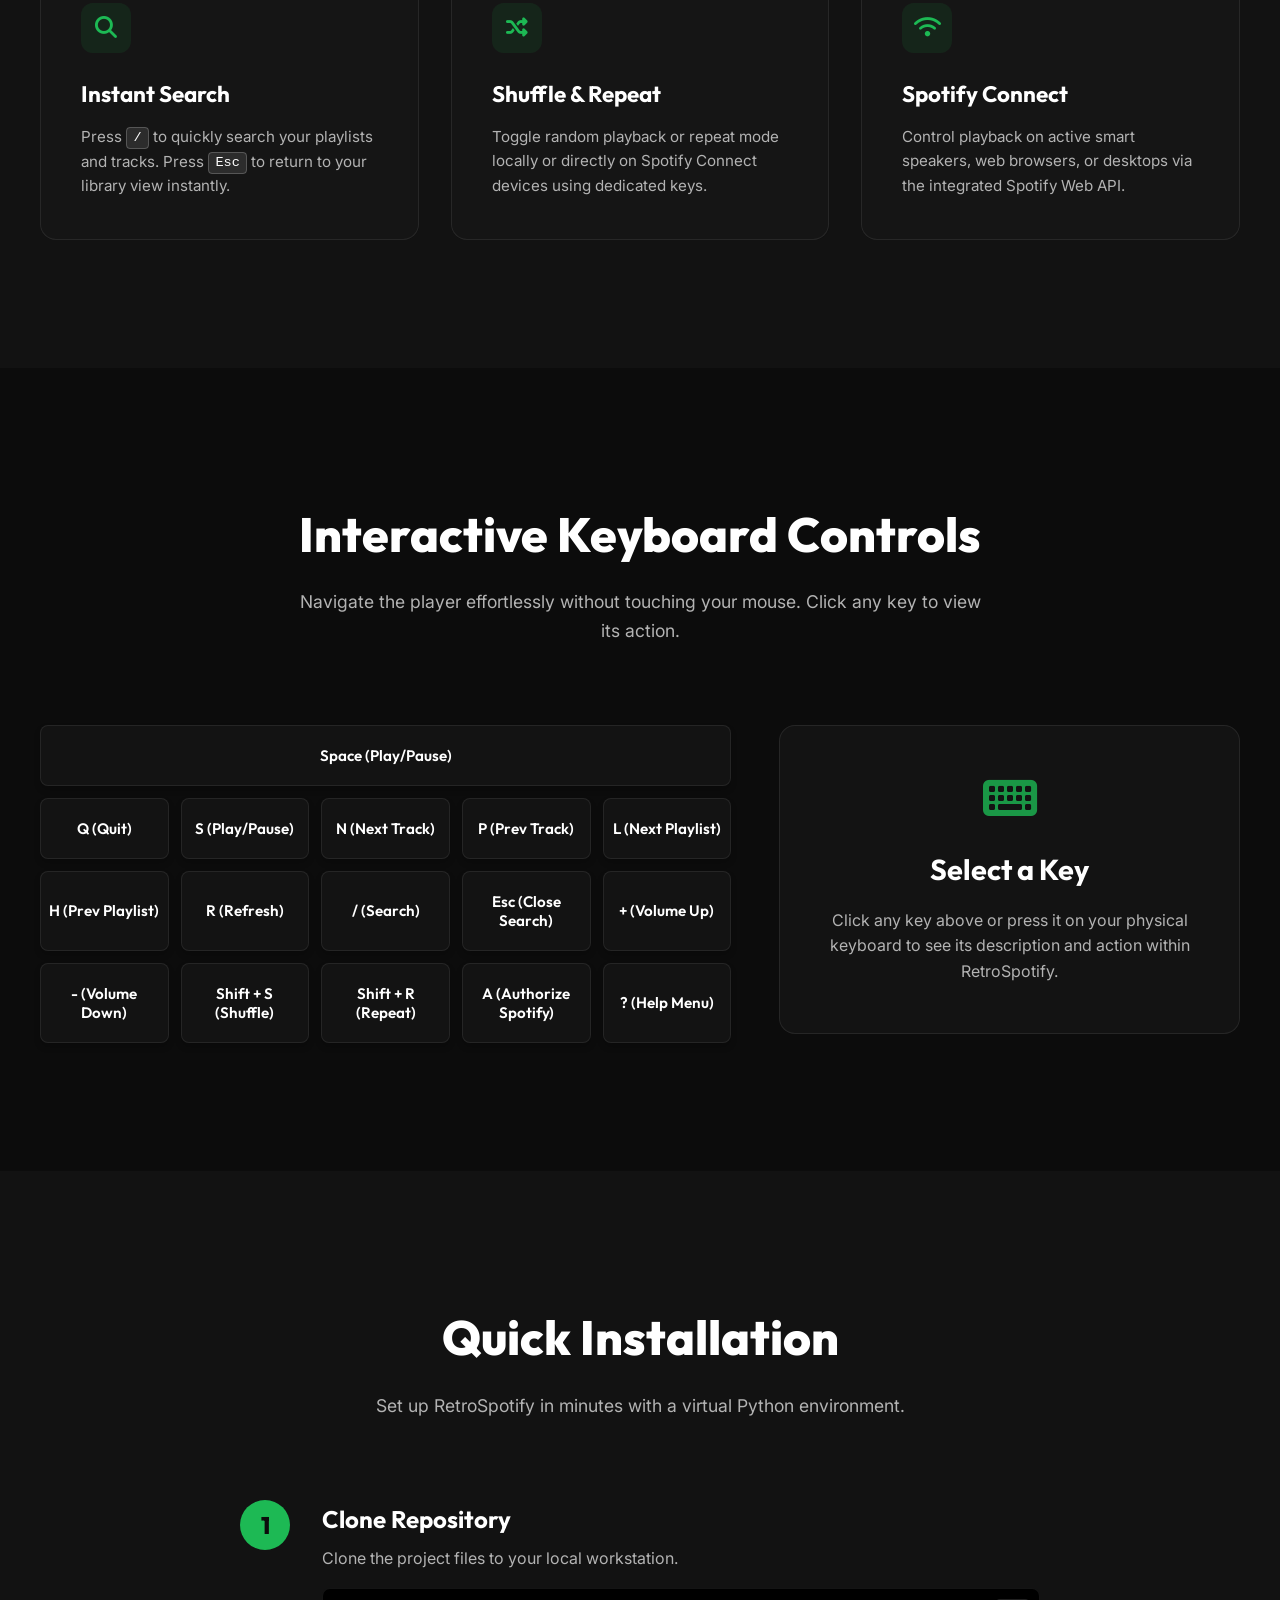
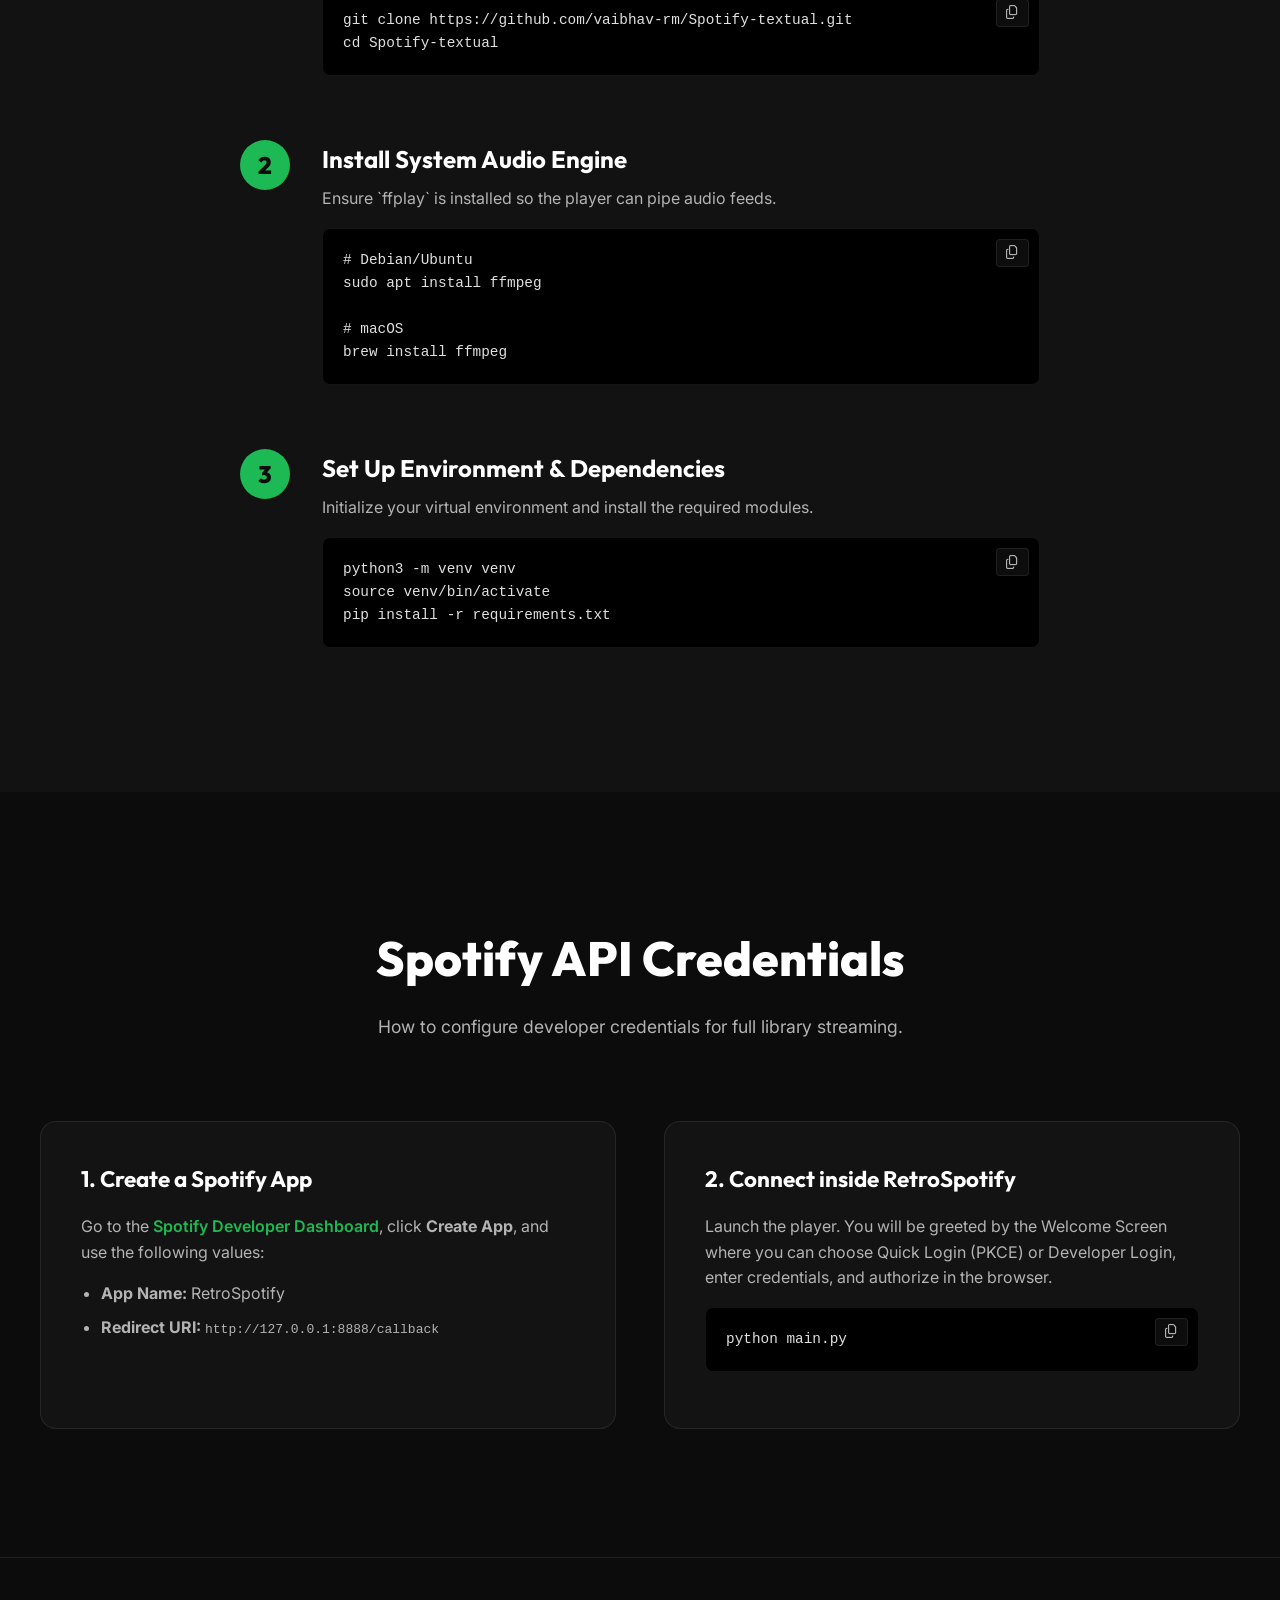
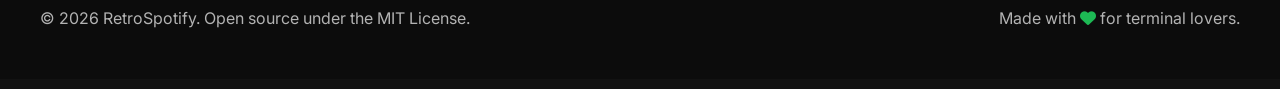
==== commit 533122b4: "Fixed links" ====
--- a/docs/index.html
+++ b/docs/index.html
@@ -29,7 +29,7 @@
                 <a href="#shortcuts">Shortcuts</a>
                 <a href="#installation">Installation</a>
                 <a href="#setup">Setup</a>
-                <a href="https://github.com" target="_blank" class="nav-btn"><i class="fab fa-github"></i> GitHub</a>
+                <a href="https://github.com/vaibhav-rm/Spotify-textual" target="_blank" class="nav-btn"><i class="fab fa-github"></i> GitHub</a>
             </div>
             <button class="mobile-toggle" id="mobile-toggle">
                 <i class="fas fa-bars"></i>
@@ -159,7 +159,7 @@
                         <h3>Clone Repository</h3>
                         <p>Clone the project files to your local workstation.</p>
                         <div class="code-block">
-                            <pre><code>git clone https://github.com/yourusername/Spotify-textual.git
+                            <pre><code>git clone https://github.com/vaibhav-rm/Spotify-textual.git
 cd Spotify-textual</code></pre>
                             <button class="copy-btn" onclick="copyCode(this)"><i class="far fa-copy"></i></button>
                         </div>
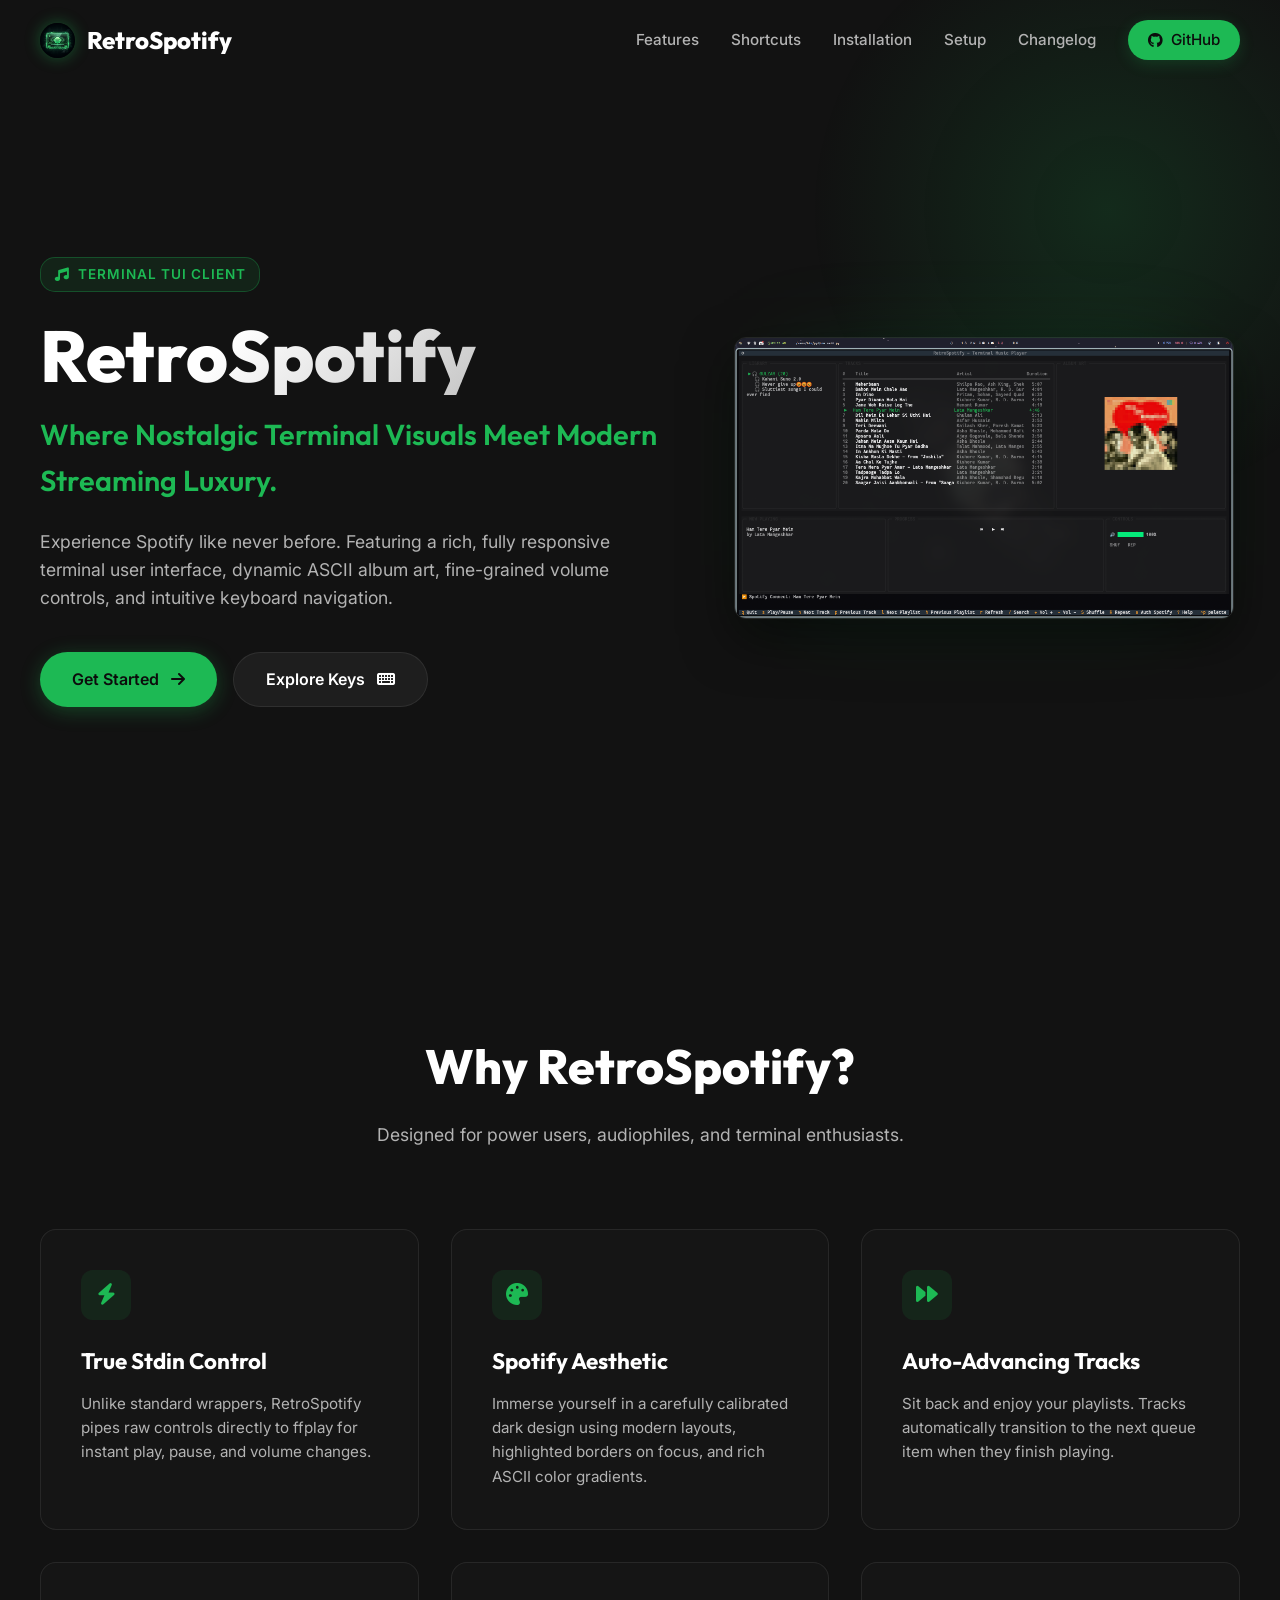
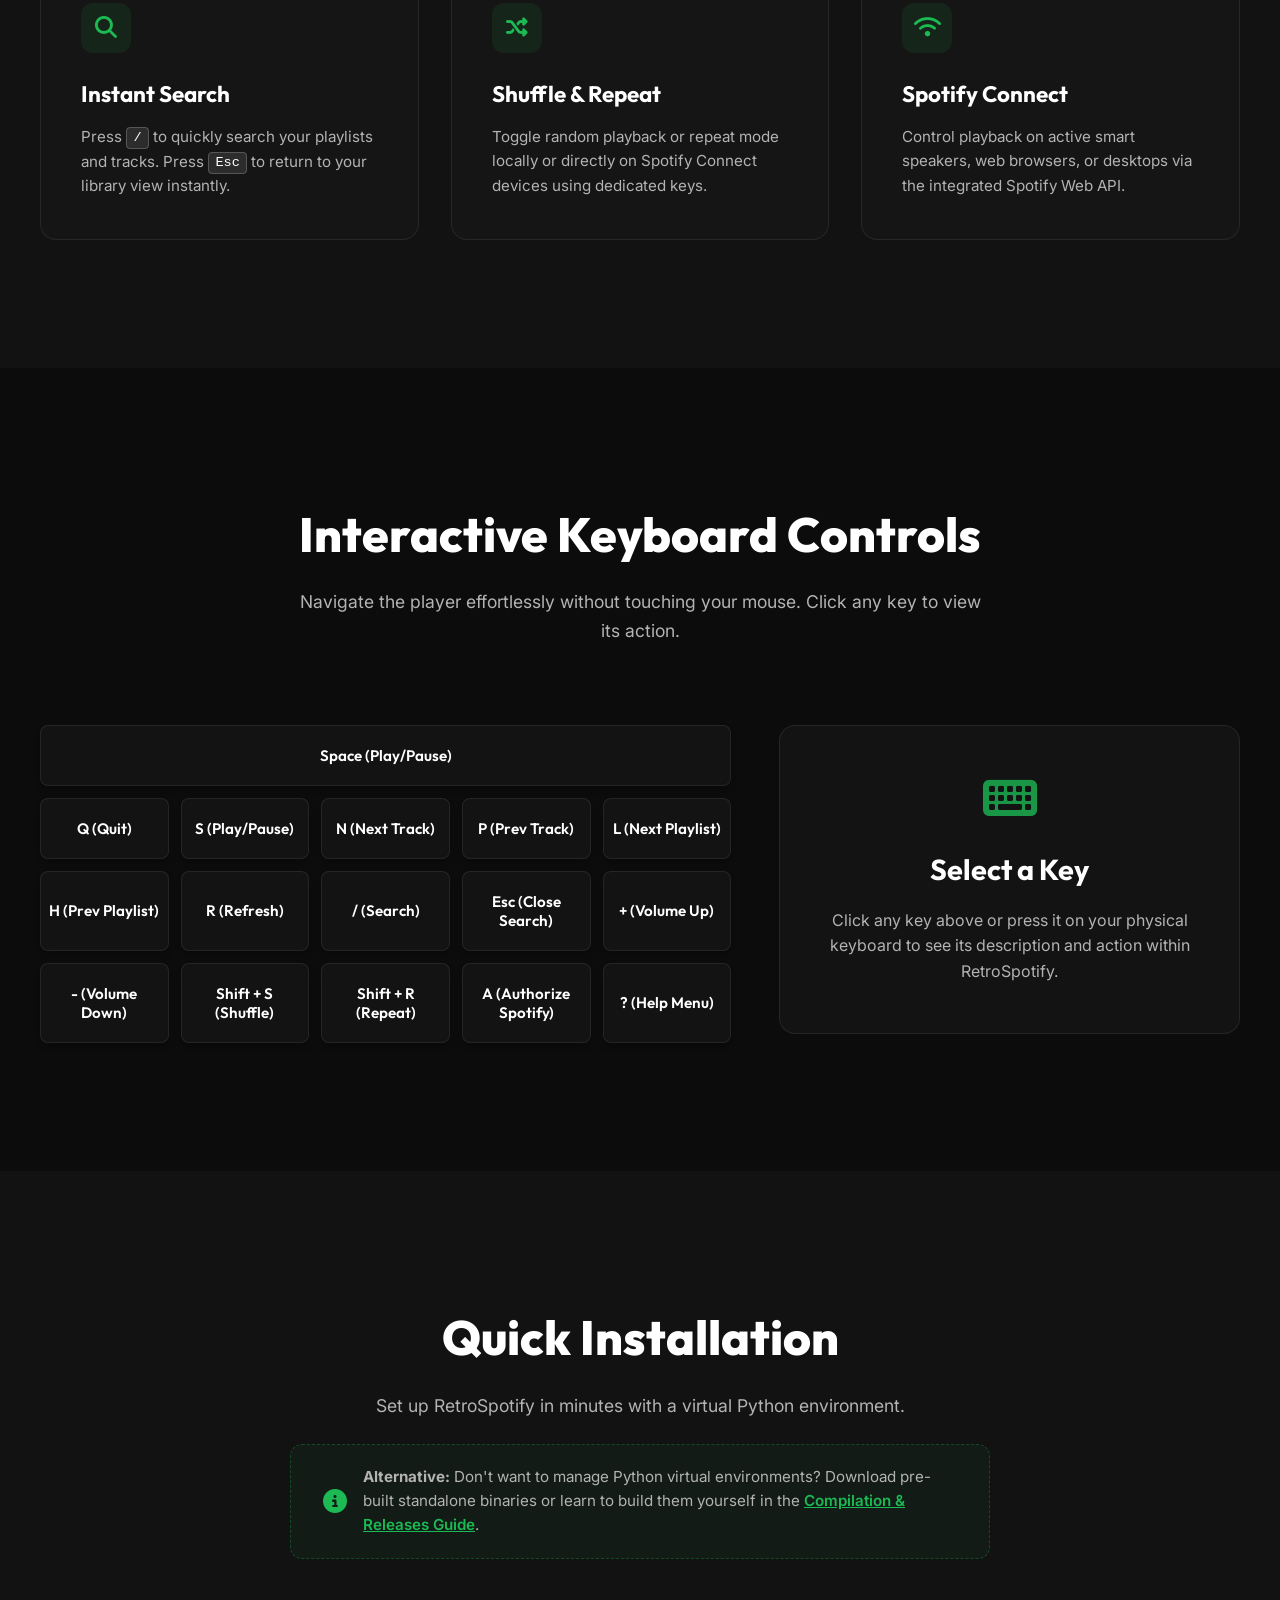
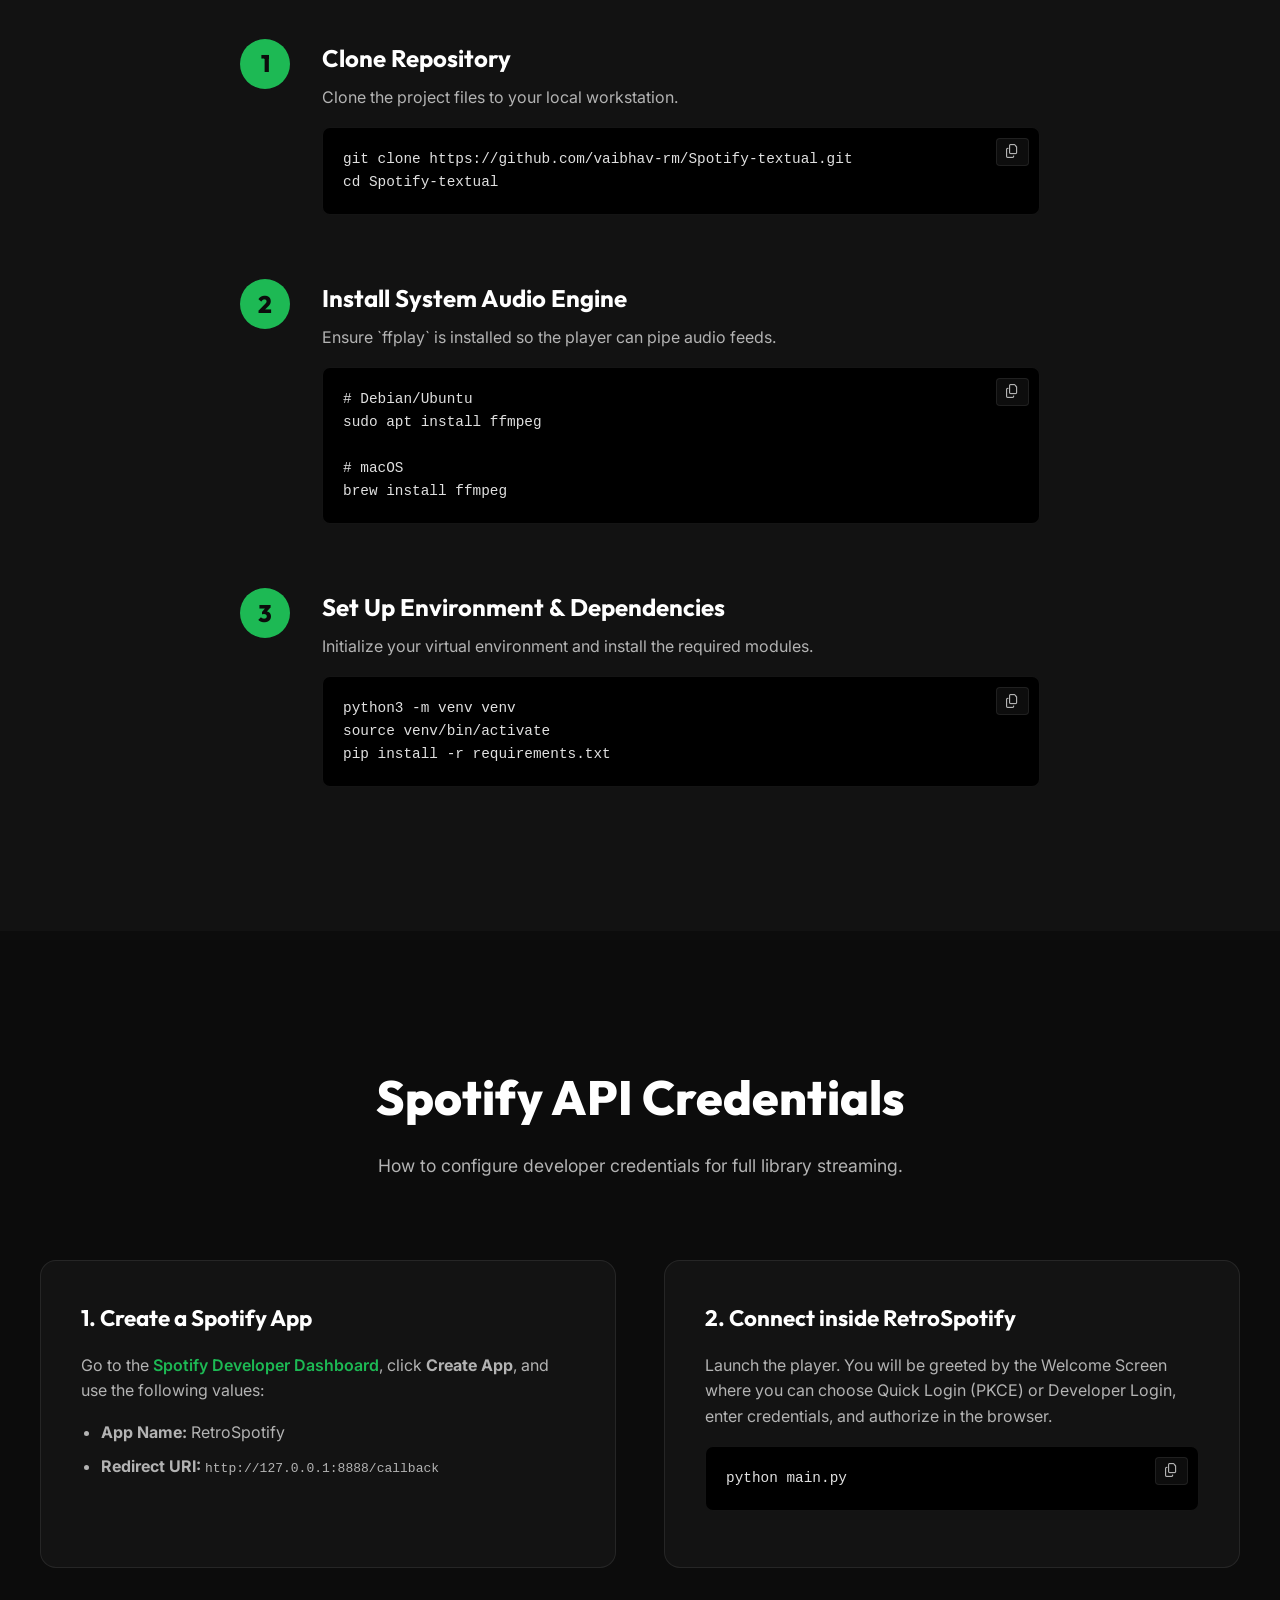
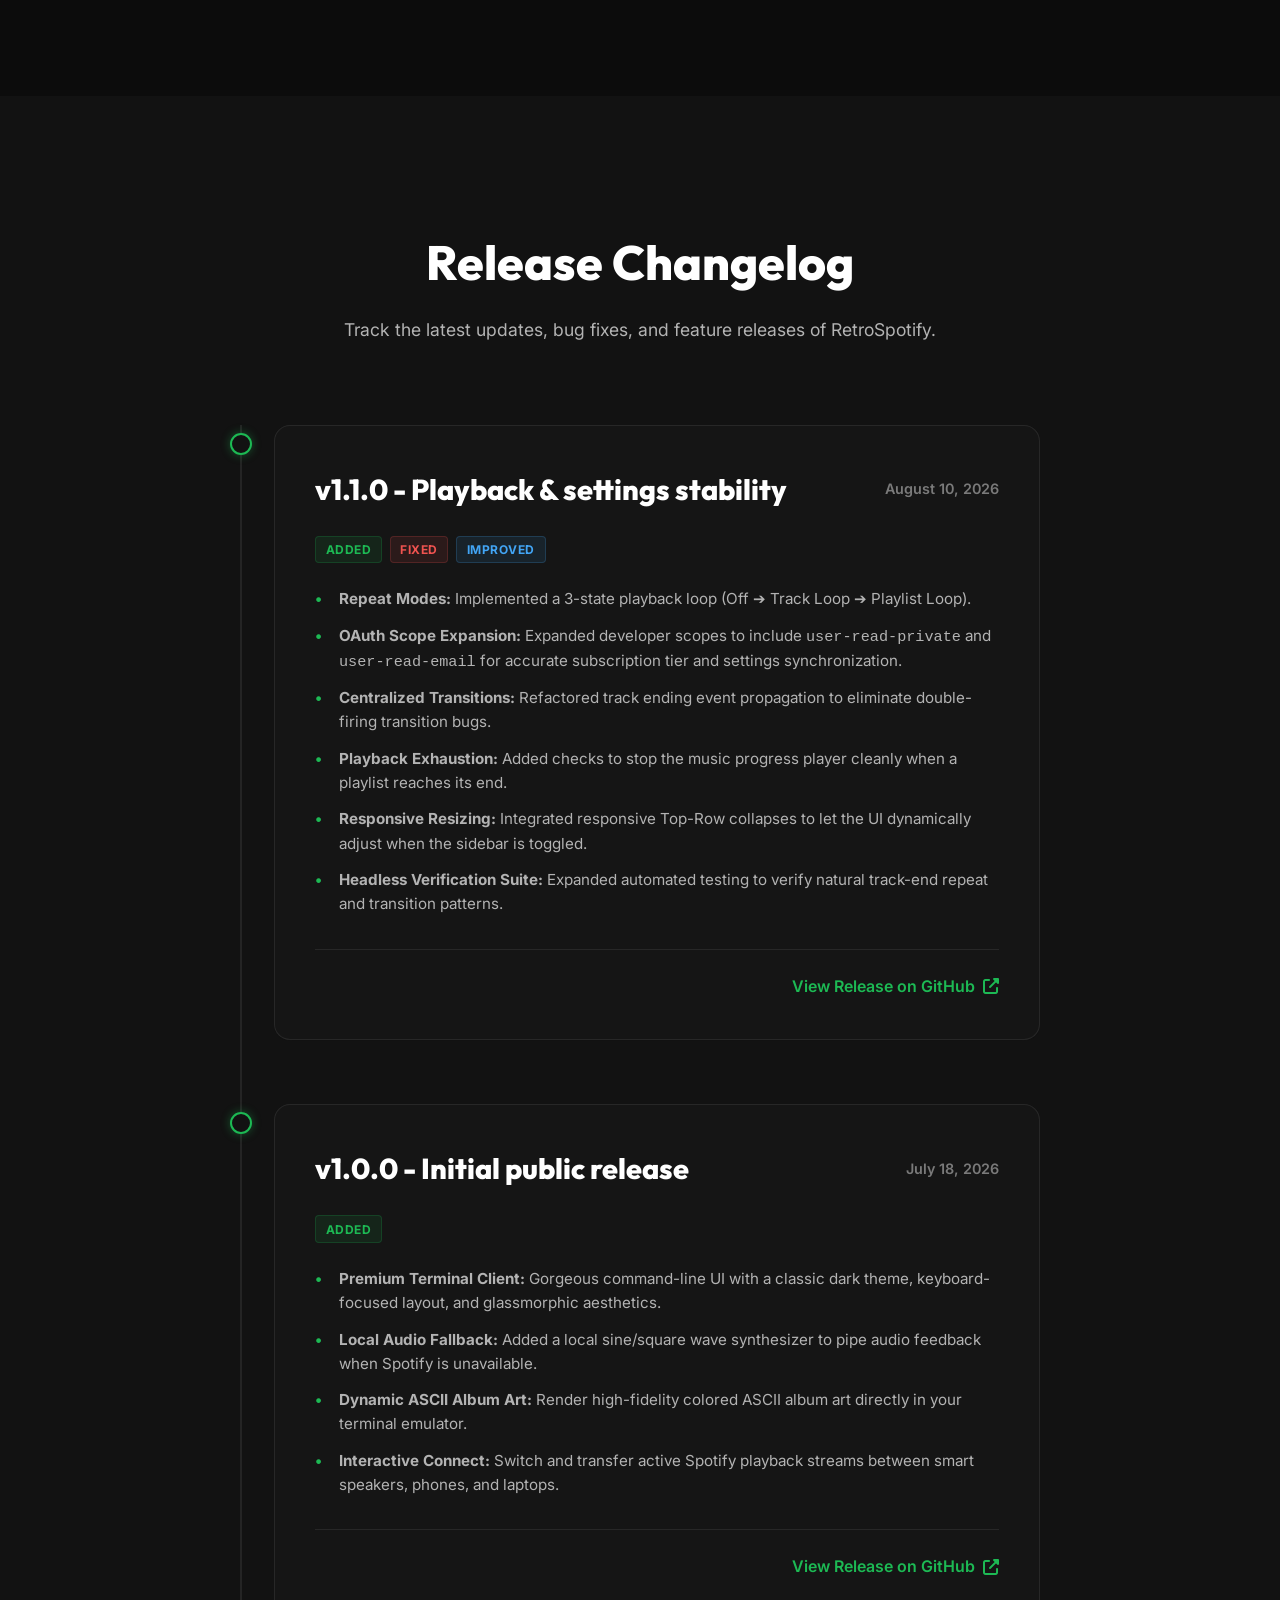
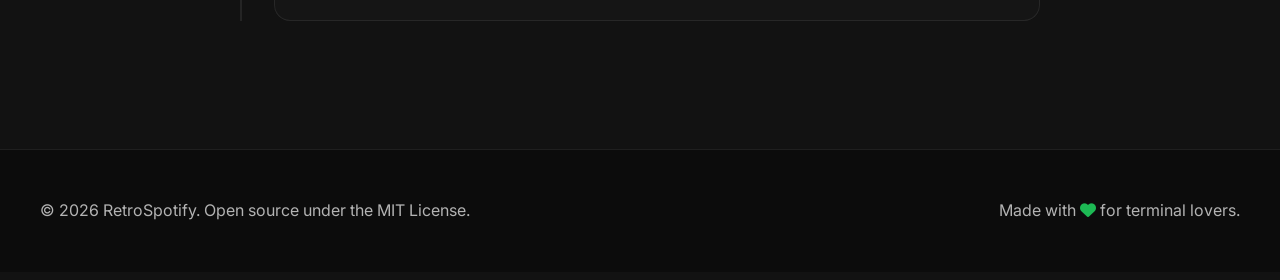
==== commit 21599f55: "updated docs" ====
--- a/docs/index.html
+++ b/docs/index.html
@@ -29,6 +29,7 @@
                 <a href="#shortcuts">Shortcuts</a>
                 <a href="#installation">Installation</a>
                 <a href="#setup">Setup</a>
+                <a href="#changelog">Changelog</a>
                 <a href="https://github.com/vaibhav-rm/Spotify-textual" target="_blank" class="nav-btn"><i class="fab fa-github"></i> GitHub</a>
             </div>
             <button class="mobile-toggle" id="mobile-toggle">
@@ -150,6 +151,12 @@
             <div class="section-header">
                 <h2>Quick Installation</h2>
                 <p>Set up RetroSpotify in minutes with a virtual Python environment.</p>
+                <div class="installation-alternative" style="margin-top: 1.5rem; background: rgba(29, 185, 84, 0.05); border: 1px dashed rgba(29, 185, 84, 0.3); padding: 1.25rem 2rem; border-radius: 12px; display: inline-flex; align-items: center; gap: 1rem; text-align: left; max-width: 800px; margin-left: auto; margin-right: auto;">
+                    <i class="fas fa-info-circle" style="color: var(--spotify-green); font-size: 1.5rem; flex-shrink: 0;"></i>
+                    <p style="margin: 0; font-size: 0.95rem; color: var(--text-gray);">
+                        <strong>Alternative:</strong> Don't want to manage Python virtual environments? Download pre-built standalone binaries or learn to build them yourself in the <a href="compilation.html" style="color: var(--spotify-green); font-weight: 600; text-decoration: underline;">Compilation & Releases Guide</a>.
+                    </p>
+                </div>
             </div>
             
             <div class="installation-steps">
@@ -221,6 +228,72 @@
                     <div class="code-block">
                         <pre><code>python main.py</code></pre>
                         <button class="copy-btn" onclick="copyCode(this)"><i class="far fa-copy"></i></button>
+                    </div>
+                </div>
+            </div>
+        </div>
+    </section>
+
+    <!-- Changelog Section -->
+    <section class="section" id="changelog">
+        <div class="container">
+            <div class="section-header">
+                <h2>Release Changelog</h2>
+                <p>Track the latest updates, bug fixes, and feature releases of RetroSpotify.</p>
+            </div>
+            
+            <div class="changelog-timeline">
+                <!-- Version 1.1.0 -->
+                <div class="changelog-item">
+                    <div class="changelog-badge"></div>
+                    <div class="changelog-content">
+                        <div class="changelog-header">
+                            <h3 class="changelog-title">v1.1.0 - Playback & settings stability</h3>
+                            <span class="changelog-date">August 10, 2026</span>
+                        </div>
+                        <div class="changelog-tags">
+                            <span class="changelog-tag tag-added">Added</span>
+                            <span class="changelog-tag tag-fixed">Fixed</span>
+                            <span class="changelog-tag tag-improved">Improved</span>
+                        </div>
+                        <ul class="changelog-list">
+                            <li><strong>Repeat Modes:</strong> Implemented a 3-state playback loop (Off ➔ Track Loop ➔ Playlist Loop).</li>
+                            <li><strong>OAuth Scope Expansion:</strong> Expanded developer scopes to include <code>user-read-private</code> and <code>user-read-email</code> for accurate subscription tier and settings synchronization.</li>
+                            <li><strong>Centralized Transitions:</strong> Refactored track ending event propagation to eliminate double-firing transition bugs.</li>
+                            <li><strong>Playback Exhaustion:</strong> Added checks to stop the music progress player cleanly when a playlist reaches its end.</li>
+                            <li><strong>Responsive Resizing:</strong> Integrated responsive Top-Row collapses to let the UI dynamically adjust when the sidebar is toggled.</li>
+                            <li><strong>Headless Verification Suite:</strong> Expanded automated testing to verify natural track-end repeat and transition patterns.</li>
+                        </ul>
+                        <div class="changelog-footer">
+                            <a href="https://github.com/vaibhav-rm/Spotify-textual/releases/tag/v1.1.0" target="_blank" class="release-link">
+                                View Release on GitHub <i class="fas fa-external-link-alt"></i>
+                            </a>
+                        </div>
+                    </div>
+                </div>
+
+                <!-- Version 1.0.0 -->
+                <div class="changelog-item">
+                    <div class="changelog-badge"></div>
+                    <div class="changelog-content">
+                        <div class="changelog-header">
+                            <h3 class="changelog-title">v1.0.0 - Initial public release</h3>
+                            <span class="changelog-date">July 18, 2026</span>
+                        </div>
+                        <div class="changelog-tags">
+                            <span class="changelog-tag tag-added">Added</span>
+                        </div>
+                        <ul class="changelog-list">
+                            <li><strong>Premium Terminal Client:</strong> Gorgeous command-line UI with a classic dark theme, keyboard-focused layout, and glassmorphic aesthetics.</li>
+                            <li><strong>Local Audio Fallback:</strong> Added a local sine/square wave synthesizer to pipe audio feedback when Spotify is unavailable.</li>
+                            <li><strong>Dynamic ASCII Album Art:</strong> Render high-fidelity colored ASCII album art directly in your terminal emulator.</li>
+                            <li><strong>Interactive Connect:</strong> Switch and transfer active Spotify playback streams between smart speakers, phones, and laptops.</li>
+                        </ul>
+                        <div class="changelog-footer">
+                            <a href="https://github.com/vaibhav-rm/Spotify-textual/releases/tag/v1.0.0" target="_blank" class="release-link">
+                                View Release on GitHub <i class="fas fa-external-link-alt"></i>
+                            </a>
+                        </div>
                     </div>
                 </div>
             </div>
--- a/docs/style.css
+++ b/docs/style.css
@@ -607,6 +607,146 @@
     align-items: center;
 }
 
+/* Changelog Styles */
+.changelog-timeline {
+    max-width: 800px;
+    margin: 0 auto;
+    position: relative;
+    padding-left: 2rem;
+    border-left: 2px solid var(--border-color);
+}
+
+.changelog-item {
+    position: relative;
+    margin-bottom: 4rem;
+}
+
+.changelog-item:last-child {
+    margin-bottom: 0;
+}
+
+.changelog-badge {
+    position: absolute;
+    left: -2.75rem;
+    top: 8px;
+    background: var(--bg-dark);
+    border: 2px solid var(--spotify-green);
+    border-radius: 50%;
+    width: 22px;
+    height: 22px;
+    display: flex;
+    align-items: center;
+    justify-content: center;
+    box-shadow: 0 0 10px rgba(29, 185, 84, 0.4);
+}
+
+.changelog-content {
+    background: var(--bg-card);
+    border: 1px solid var(--border-color);
+    border-radius: 16px;
+    padding: 2.5rem;
+    backdrop-filter: blur(10px);
+}
+
+.changelog-header {
+    display: flex;
+    justify-content: space-between;
+    align-items: center;
+    margin-bottom: 1.5rem;
+    flex-wrap: wrap;
+    gap: 1rem;
+}
+
+.changelog-title {
+    font-family: var(--font-heading);
+    font-size: 1.8rem;
+    font-weight: 800;
+    color: var(--text-white);
+}
+
+.changelog-date {
+    font-size: 0.9rem;
+    color: var(--text-dark);
+    font-weight: 600;
+}
+
+.changelog-tags {
+    display: flex;
+    gap: 0.5rem;
+    margin-bottom: 1.5rem;
+}
+
+.changelog-tag {
+    font-size: 0.75rem;
+    font-weight: 700;
+    text-transform: uppercase;
+    padding: 0.2rem 0.6rem;
+    border-radius: 4px;
+    letter-spacing: 0.5px;
+}
+
+.tag-added {
+    background: rgba(29, 185, 84, 0.1);
+    color: var(--spotify-green);
+    border: 1px solid rgba(29, 185, 84, 0.2);
+}
+
+.tag-fixed {
+    background: rgba(239, 83, 80, 0.1);
+    color: #ef5350;
+    border: 1px solid rgba(239, 83, 80, 0.2);
+}
+
+.tag-improved {
+    background: rgba(66, 165, 245, 0.1);
+    color: #42a5f5;
+    border: 1px solid rgba(66, 165, 245, 0.2);
+}
+
+.changelog-list {
+    list-style: none;
+    display: flex;
+    flex-direction: column;
+    gap: 0.75rem;
+    margin-bottom: 2rem;
+}
+
+.changelog-list li {
+    position: relative;
+    padding-left: 1.5rem;
+    font-size: 0.95rem;
+}
+
+.changelog-list li::before {
+    content: "•";
+    color: var(--spotify-green);
+    position: absolute;
+    left: 0;
+    font-weight: bold;
+}
+
+.changelog-footer {
+    border-top: 1px solid var(--border-color);
+    padding-top: 1.5rem;
+    display: flex;
+    justify-content: flex-end;
+}
+
+.release-link {
+    color: var(--spotify-green);
+    text-decoration: none;
+    font-weight: 600;
+    display: inline-flex;
+    align-items: center;
+    gap: 0.5rem;
+    transition: var(--transition);
+}
+
+.release-link:hover {
+    color: var(--spotify-glow);
+    text-decoration: underline;
+}
+
 /* Responsive Queries */
 @media (max-width: 1024px) {
     .hero-container {
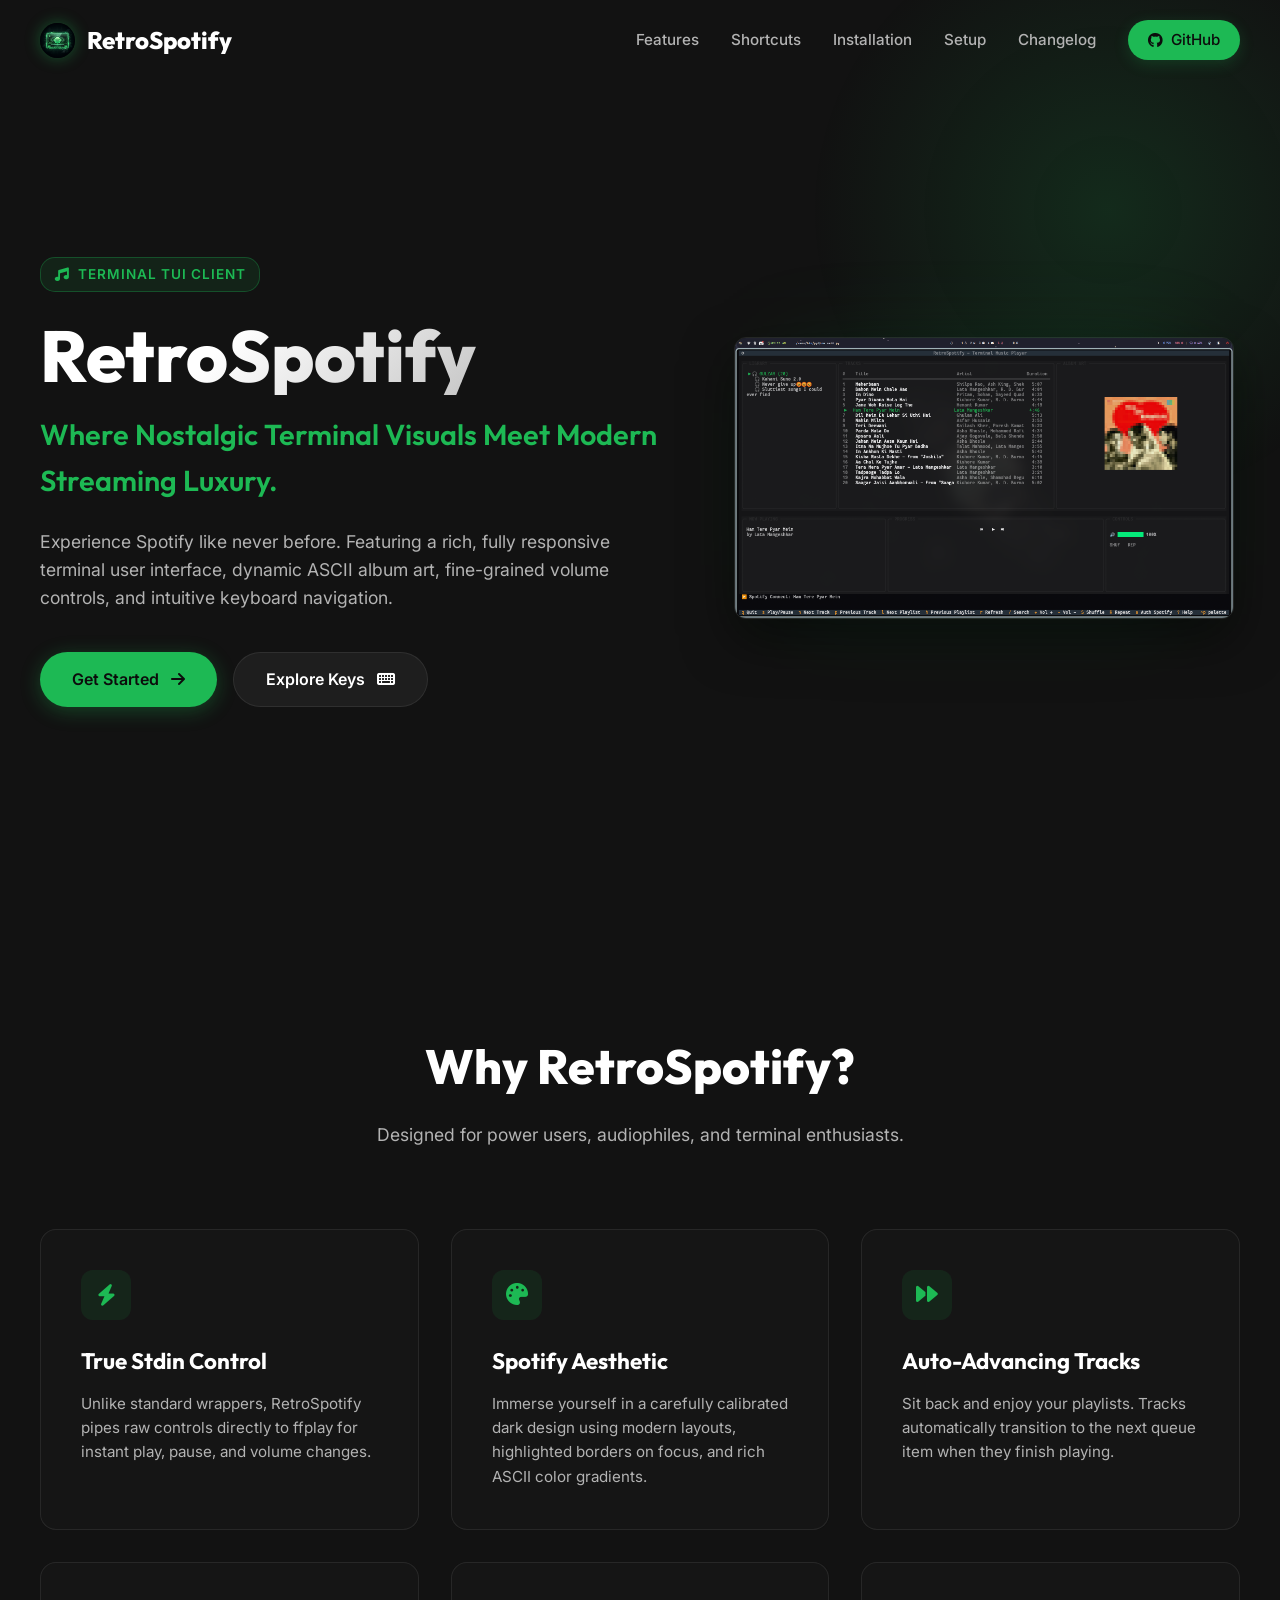
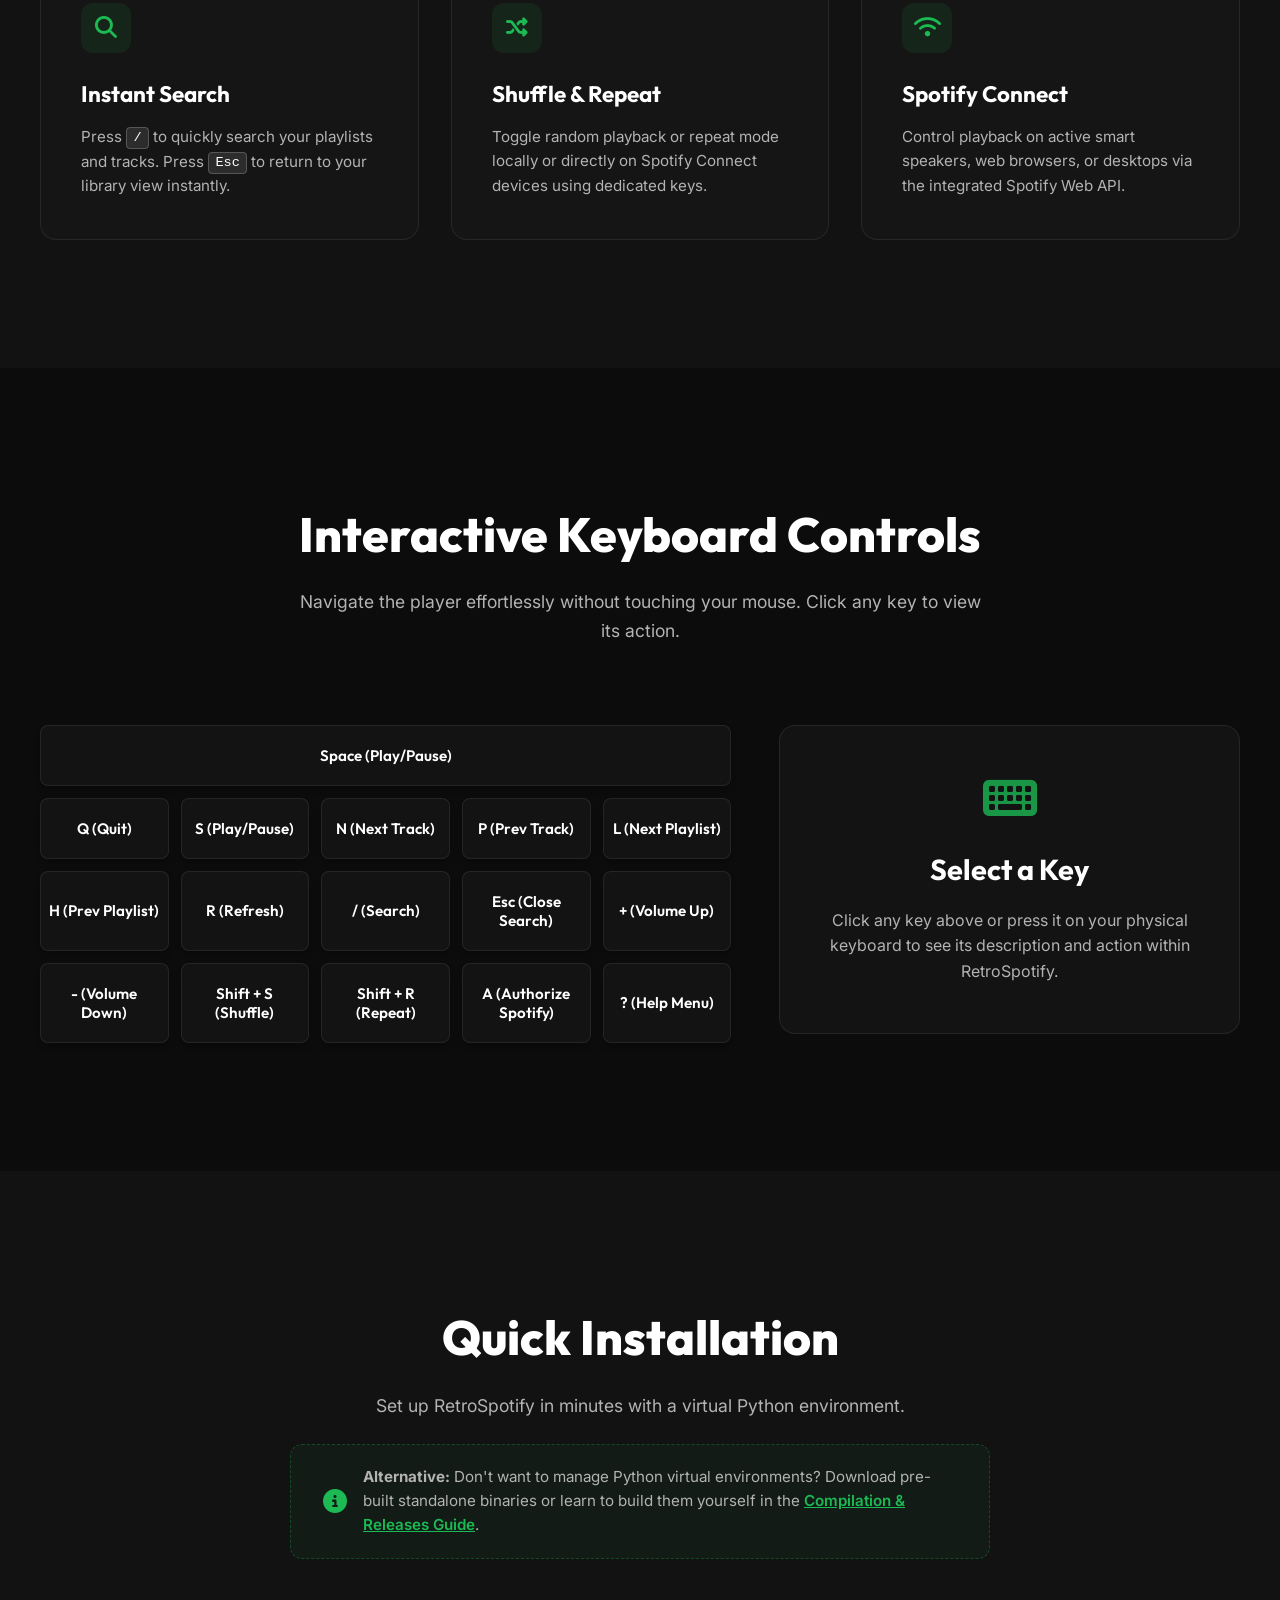
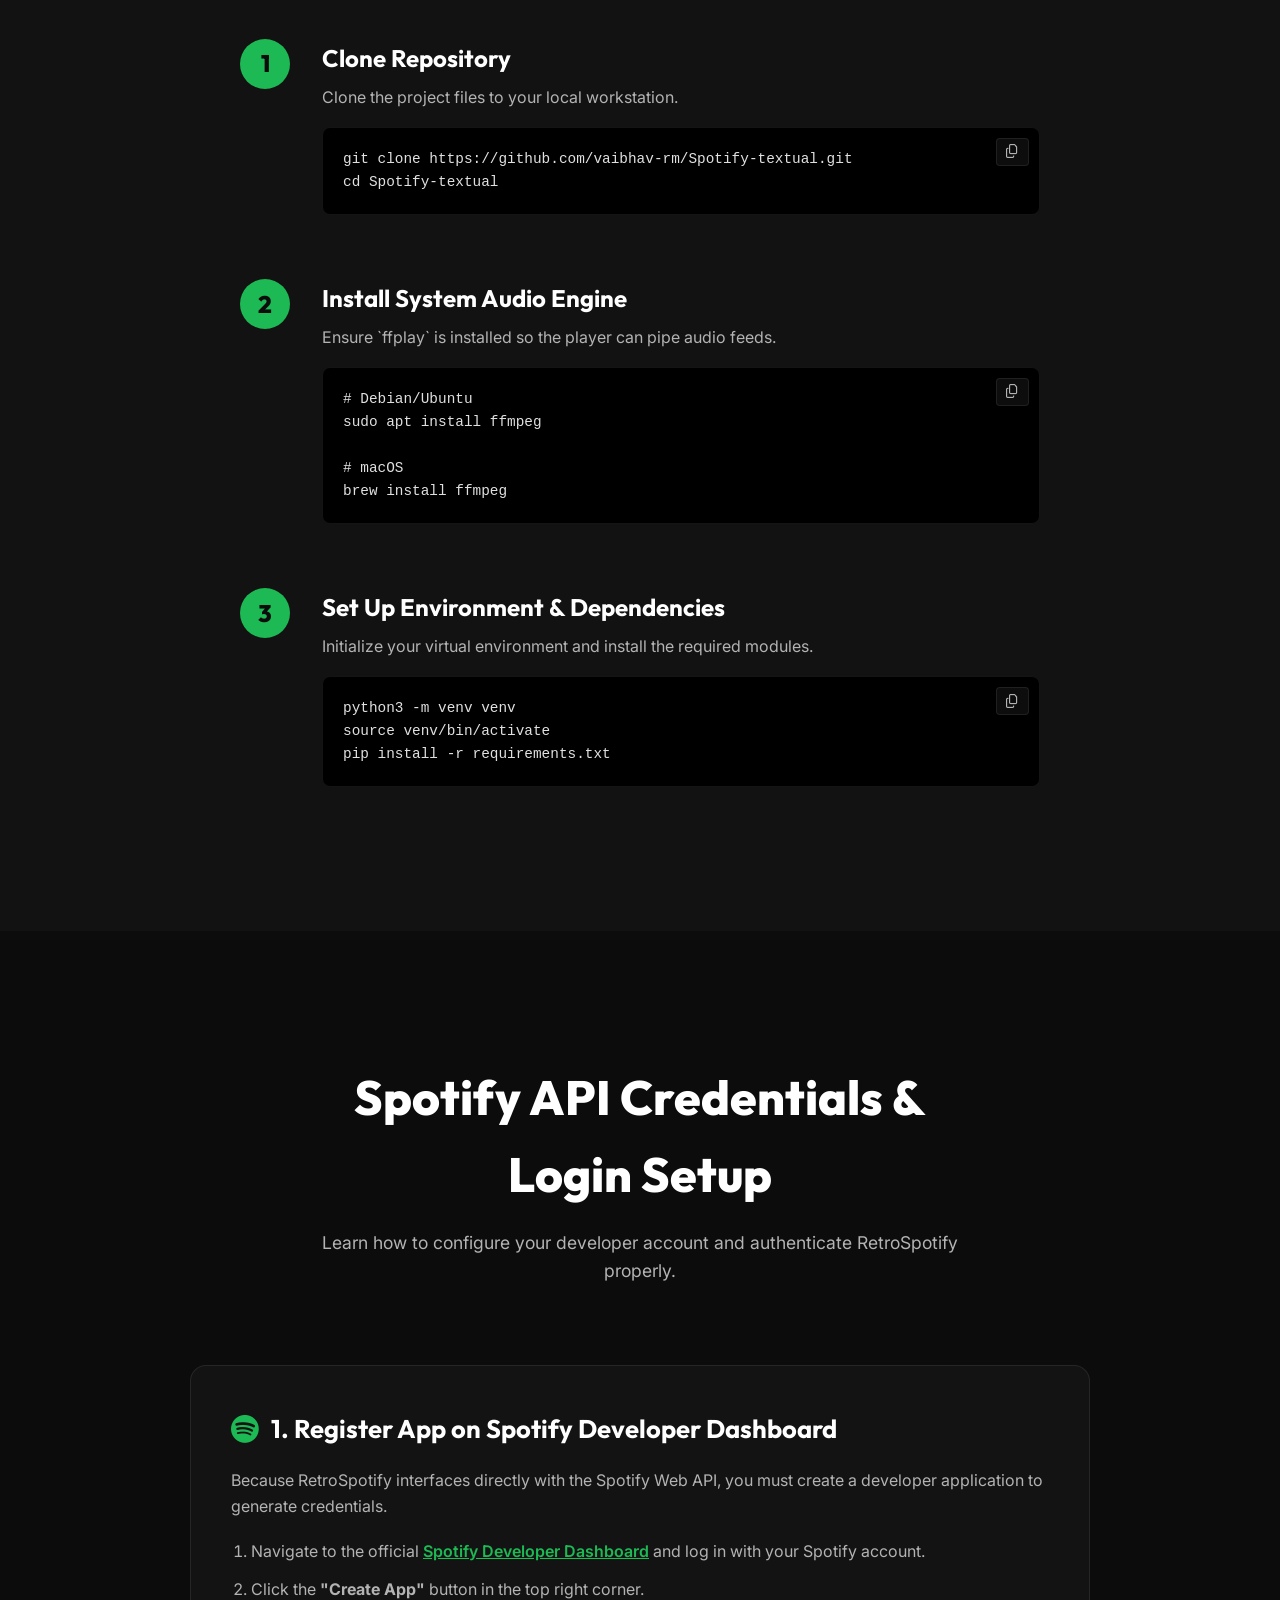
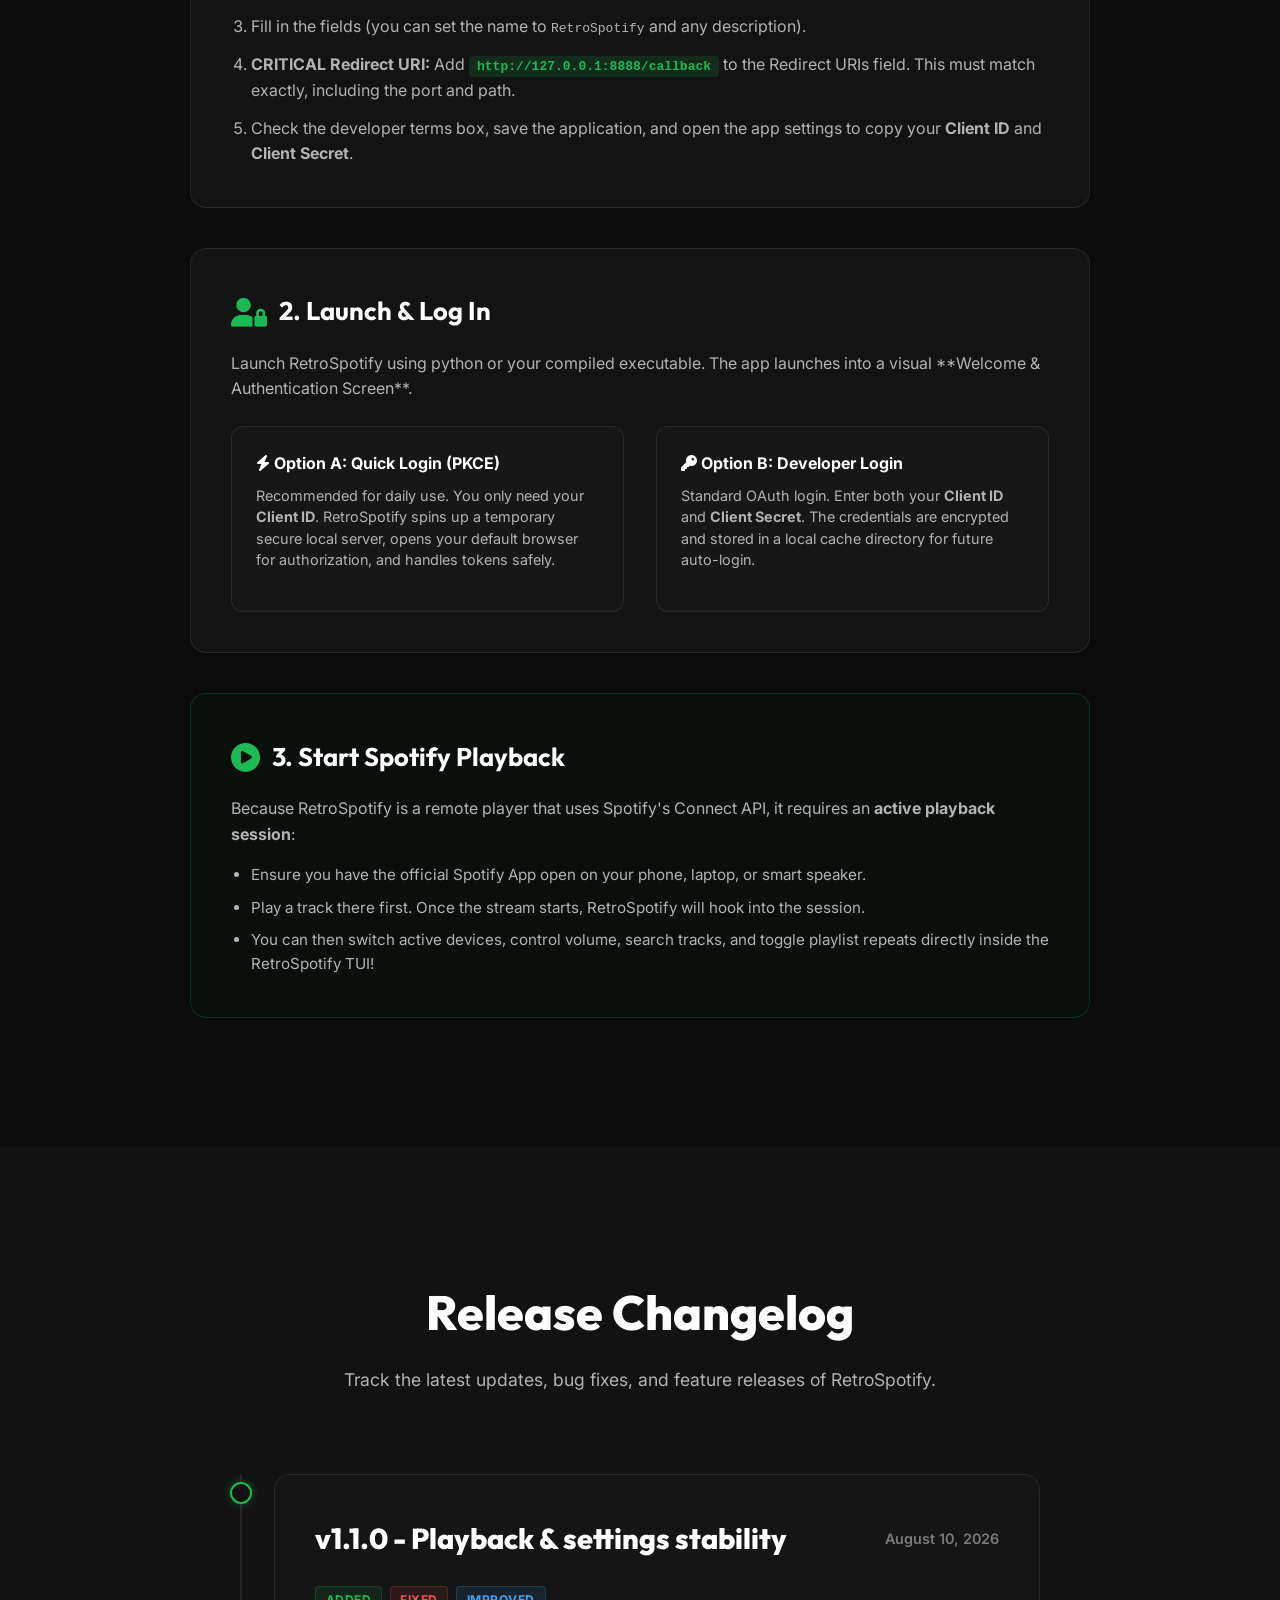
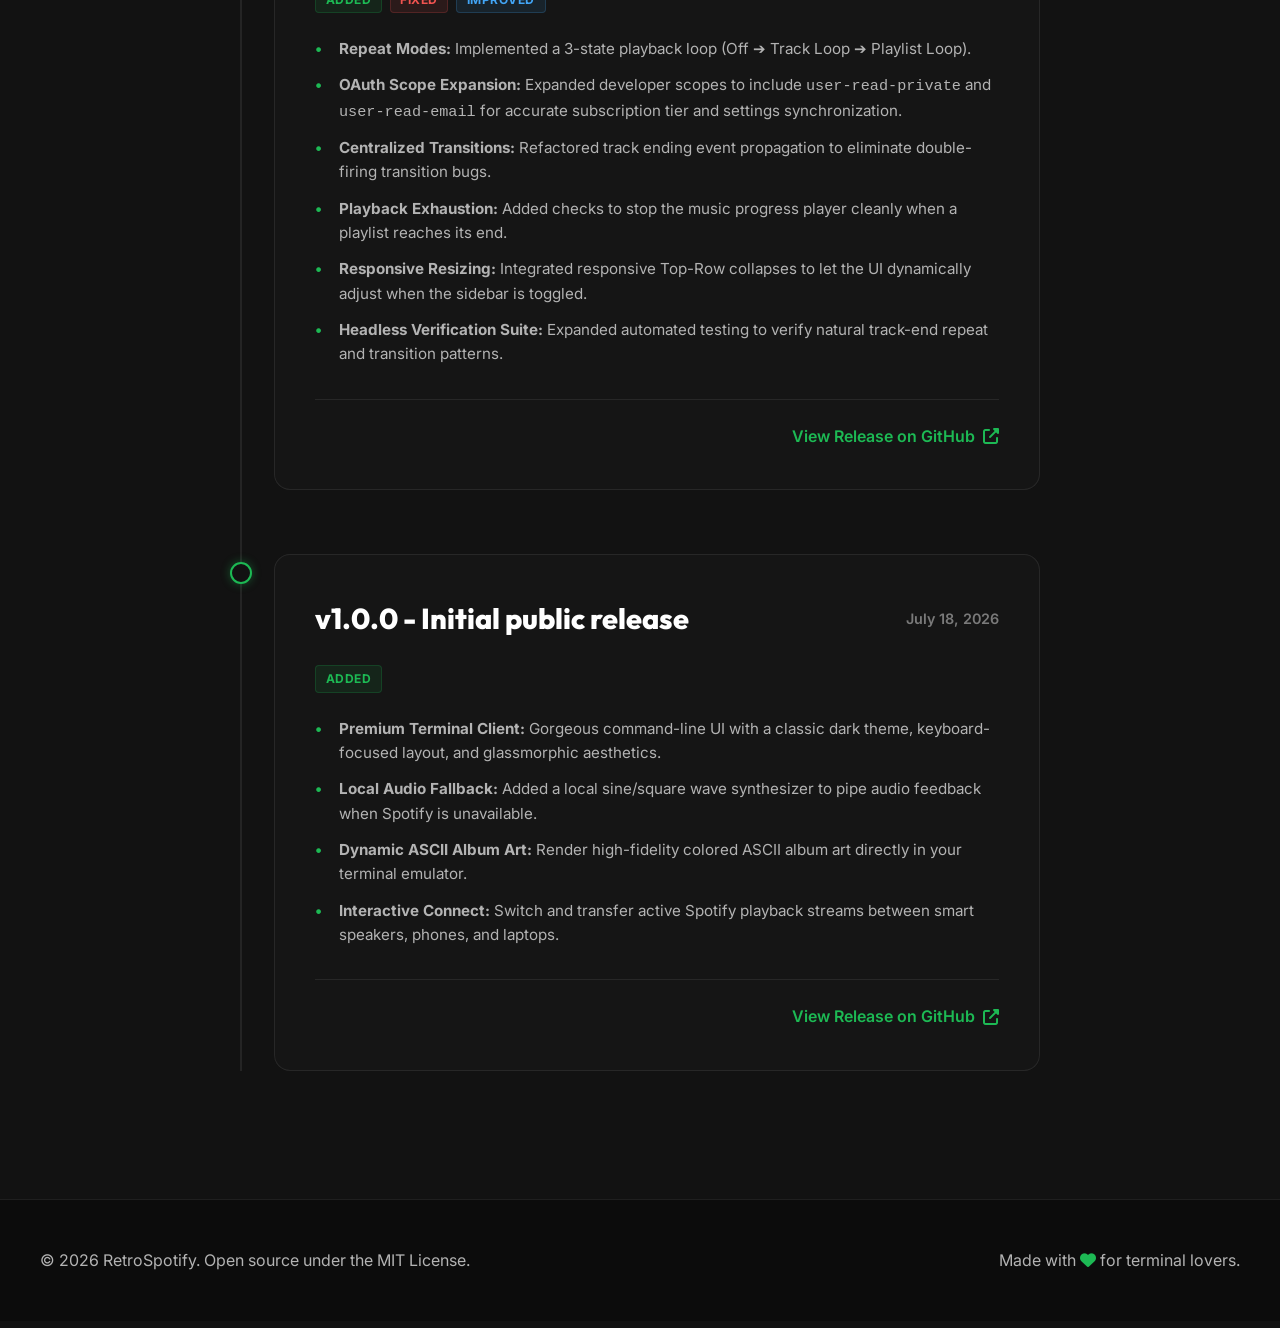
==== commit cf9953f1: "expanded spotify developer credential and login setup docs" ====
--- a/docs/index.html
+++ b/docs/index.html
@@ -210,25 +210,71 @@
     <section class="section alt-bg" id="setup">
         <div class="container">
             <div class="section-header">
-                <h2>Spotify API Credentials</h2>
-                <p>How to configure developer credentials for full library streaming.</p>
-            </div>
-            <div class="setup-grid">
-                <div class="setup-card">
-                    <h3>1. Create a Spotify App</h3>
-                    <p>Go to the <a href="https://developer.spotify.com/dashboard" target="_blank">Spotify Developer Dashboard</a>, click <strong>Create App</strong>, and use the following values:</p>
-                    <ul>
-                        <li><strong>App Name:</strong> RetroSpotify</li>
-                        <li><strong>Redirect URI:</strong> <code>http://127.0.0.1:8888/callback</code></li>
+                <h2>Spotify API Credentials & Login Setup</h2>
+                <p>Learn how to configure your developer account and authenticate RetroSpotify properly.</p>
+            </div>
+            
+            <div class="setup-grid" style="grid-template-columns: 1fr; gap: 2.5rem; max-width: 900px; margin-left: auto; margin-right: auto;">
+                <!-- Step 1: Spotify App Registration -->
+                <div class="setup-card" style="background: var(--bg-card); cursor: default;">
+                    <h3 style="display: flex; align-items: center; gap: 0.75rem; font-size: 1.6rem; color: var(--text-white);">
+                        <span style="color: var(--spotify-green); font-size: 1.8rem;"><i class="fab fa-spotify"></i></span>
+                        1. Register App on Spotify Developer Dashboard
+                    </h3>
+                    <p style="margin-top: 1rem; color: var(--text-gray); line-height: 1.6;">
+                        Because RetroSpotify interfaces directly with the Spotify Web API, you must create a developer application to generate credentials.
+                    </p>
+                    <ol style="margin-top: 1.25rem; padding-left: 1.25rem; display: flex; flex-direction: column; gap: 0.75rem; color: var(--text-gray);">
+                        <li>Navigate to the official <a href="https://developer.spotify.com/dashboard" target="_blank" style="color: var(--spotify-green); text-decoration: underline;">Spotify Developer Dashboard</a> and log in with your Spotify account.</li>
+                        <li>Click the <strong>"Create App"</strong> button in the top right corner.</li>
+                        <li>Fill in the fields (you can set the name to <code>RetroSpotify</code> and any description).</li>
+                        <li>
+                            <strong>CRITICAL Redirect URI:</strong> Add <code style="background: rgba(29, 185, 84, 0.15); color: var(--spotify-green); padding: 0.2rem 0.5rem; border-radius: 4px; font-weight: bold; font-family: monospace;">http://127.0.0.1:8888/callback</code> to the Redirect URIs field. This must match exactly, including the port and path.
+                        </li>
+                        <li>Check the developer terms box, save the application, and open the app settings to copy your <strong>Client ID</strong> and <strong>Client Secret</strong>.</li>
+                    </ol>
+                </div>
+
+                <!-- Step 2: Choosing Your Login Method -->
+                <div class="setup-card" style="background: var(--bg-card); cursor: default;">
+                    <h3 style="display: flex; align-items: center; gap: 0.75rem; font-size: 1.6rem; color: var(--text-white);">
+                        <span style="color: var(--spotify-green); font-size: 1.8rem;"><i class="fas fa-user-lock"></i></span>
+                        2. Launch & Log In
+                    </h3>
+                    <p style="margin-top: 1rem; color: var(--text-gray); line-height: 1.6;">
+                        Launch RetroSpotify using python or your compiled executable. The app launches into a visual **Welcome & Authentication Screen**.
+                    </p>
+                    
+                    <div style="display: grid; grid-template-columns: 1fr 1fr; gap: 2rem; margin-top: 1.5rem;">
+                        <div style="background: rgba(255, 255, 255, 0.02); border: 1px solid var(--border-color); padding: 1.5rem; border-radius: 12px;">
+                            <h4 style="color: var(--text-white); margin-bottom: 0.5rem;"><i class="fas fa-bolt"></i> Option A: Quick Login (PKCE)</h4>
+                            <p style="font-size: 0.9rem; color: var(--text-gray); line-height: 1.5; margin-bottom: 1rem;">
+                                Recommended for daily use. You only need your <strong>Client ID</strong>. RetroSpotify spins up a temporary secure local server, opens your default browser for authorization, and handles tokens safely.
+                            </p>
+                        </div>
+                        <div style="background: rgba(255, 255, 255, 0.02); border: 1px solid var(--border-color); padding: 1.5rem; border-radius: 12px;">
+                            <h4 style="color: var(--text-white); margin-bottom: 0.5rem;"><i class="fas fa-key"></i> Option B: Developer Login</h4>
+                            <p style="font-size: 0.9rem; color: var(--text-gray); line-height: 1.5; margin-bottom: 1rem;">
+                                Standard OAuth login. Enter both your <strong>Client ID</strong> and <strong>Client Secret</strong>. The credentials are encrypted and stored in a local cache directory for future auto-login.
+                            </p>
+                        </div>
+                    </div>
+                </div>
+
+                <!-- Step 3: Spotify Playback Requirement -->
+                <div class="setup-card" style="border-color: rgba(29, 185, 84, 0.2); background: rgba(29, 185, 84, 0.02); cursor: default;">
+                    <h3 style="display: flex; align-items: center; gap: 0.75rem; font-size: 1.6rem; color: var(--text-white);">
+                        <span style="color: var(--spotify-green); font-size: 1.8rem;"><i class="fas fa-play-circle"></i></span>
+                        3. Start Spotify Playback
+                    </h3>
+                    <p style="margin-top: 1rem; color: var(--text-gray); line-height: 1.6;">
+                        Because RetroSpotify is a remote player that uses Spotify's Connect API, it requires an <strong>active playback session</strong>:
+                    </p>
+                    <ul style="margin-top: 1rem; padding-left: 1.25rem; display: flex; flex-direction: column; gap: 0.5rem; color: var(--text-gray); font-size: 0.95rem;">
+                        <li>Ensure you have the official Spotify App open on your phone, laptop, or smart speaker.</li>
+                        <li>Play a track there first. Once the stream starts, RetroSpotify will hook into the session.</li>
+                        <li>You can then switch active devices, control volume, search tracks, and toggle playlist repeats directly inside the RetroSpotify TUI!</li>
                     </ul>
-                </div>
-                <div class="setup-card">
-                    <h3>2. Connect inside RetroSpotify</h3>
-                    <p>Launch the player. You will be greeted by the Welcome Screen where you can choose Quick Login (PKCE) or Developer Login, enter credentials, and authorize in the browser.</p>
-                    <div class="code-block">
-                        <pre><code>python main.py</code></pre>
-                        <button class="copy-btn" onclick="copyCode(this)"><i class="far fa-copy"></i></button>
-                    </div>
                 </div>
             </div>
         </div>
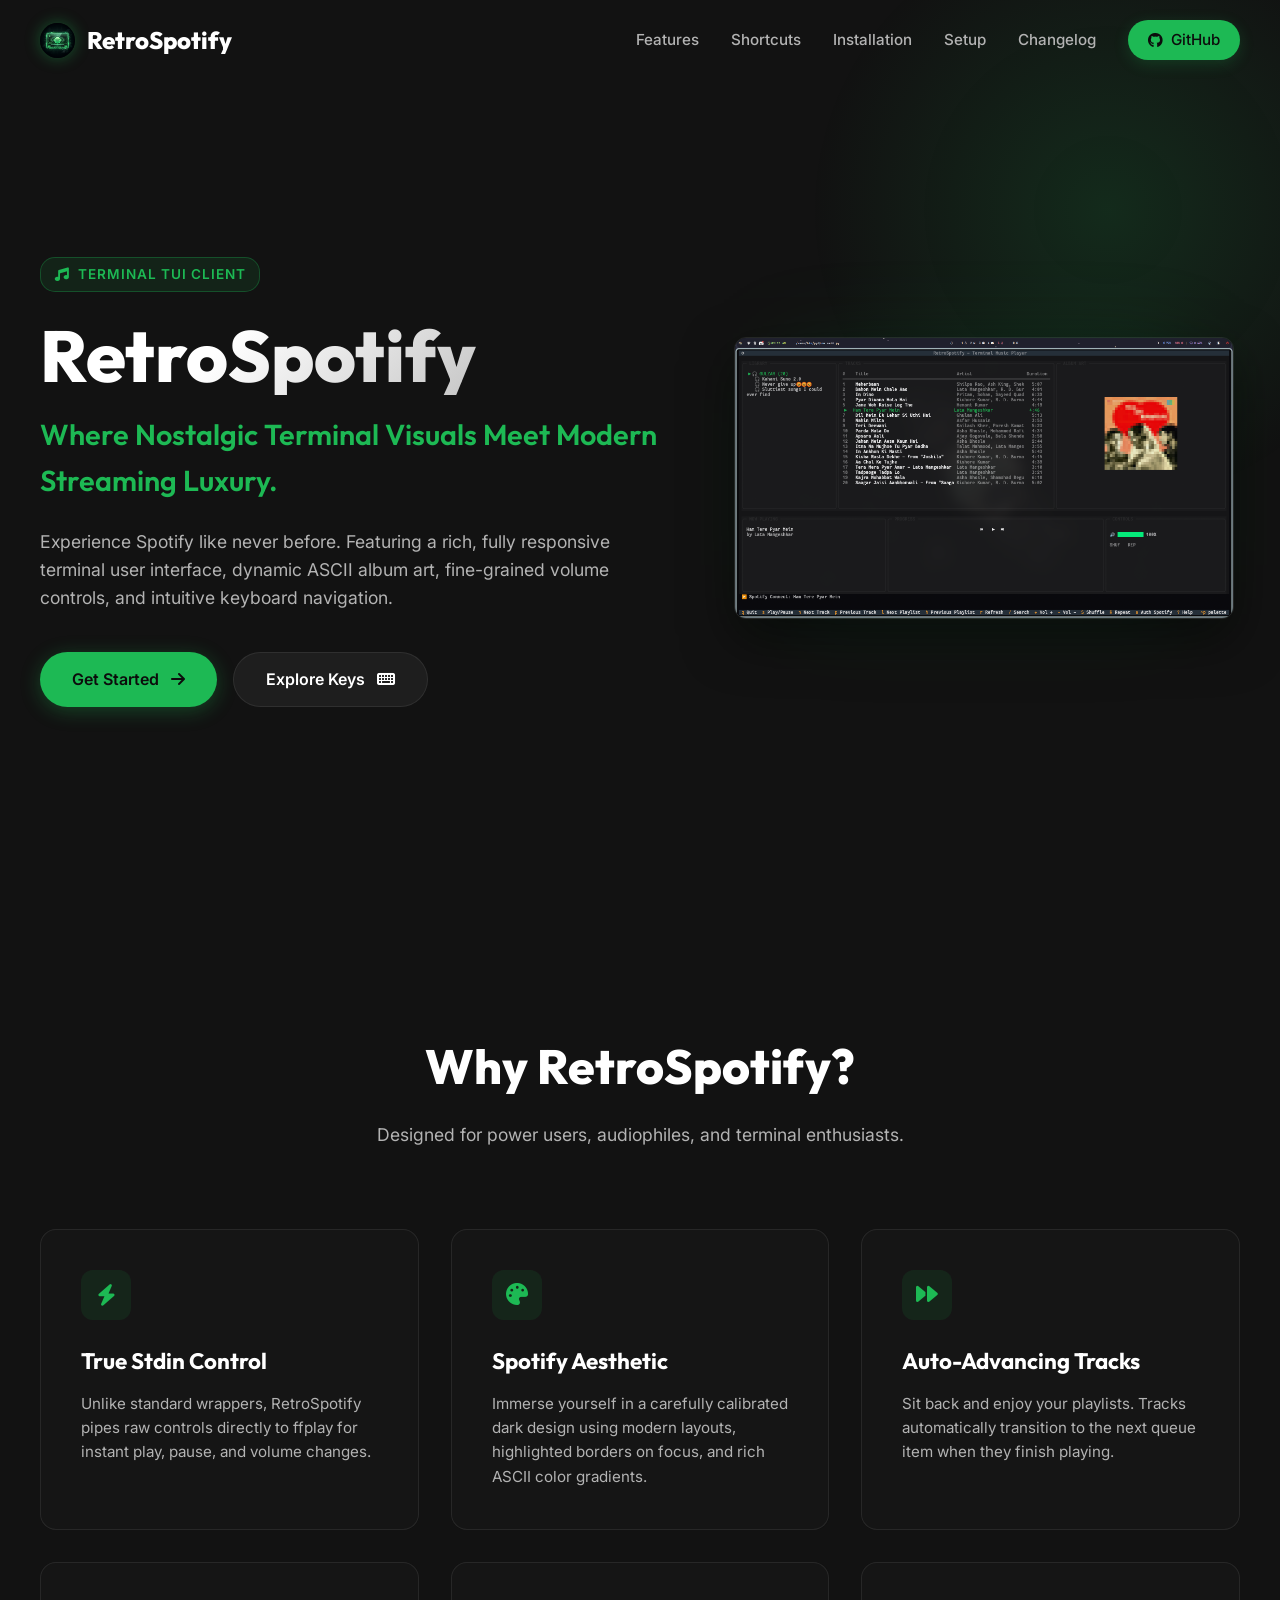
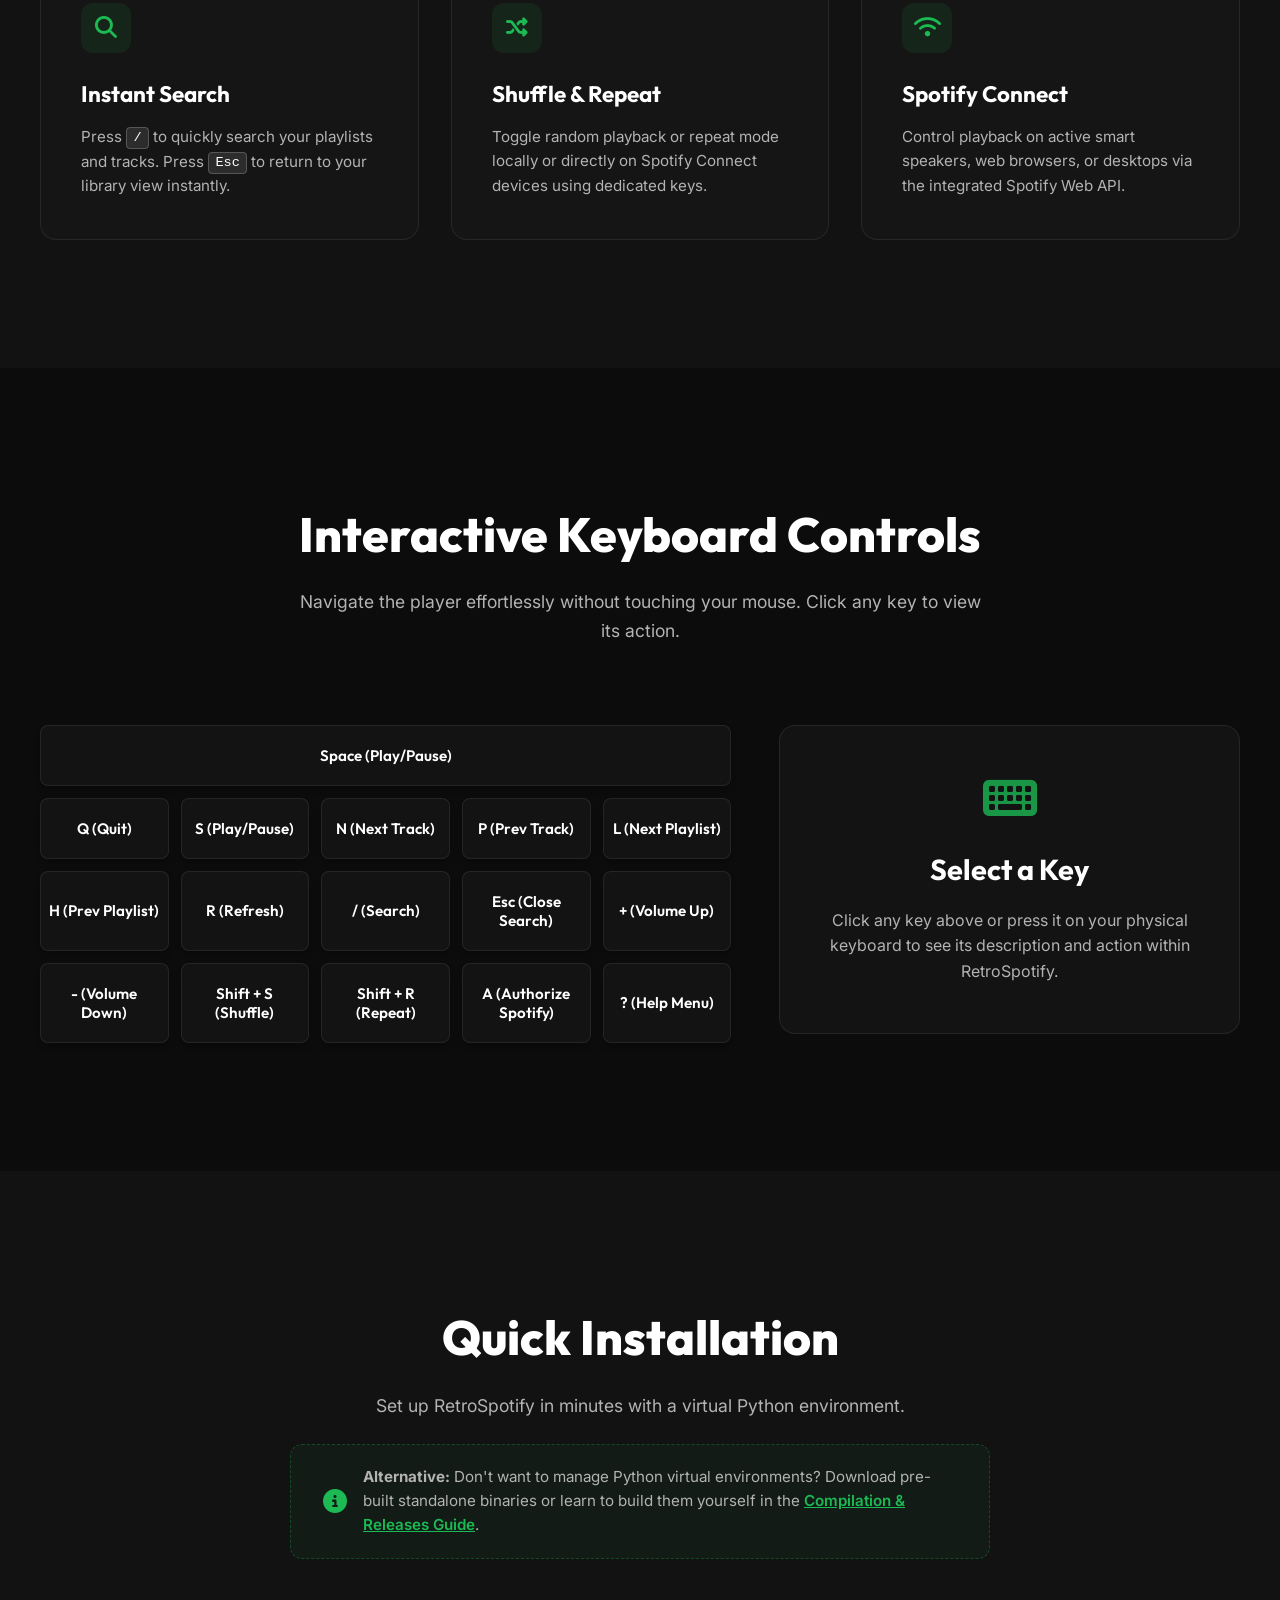
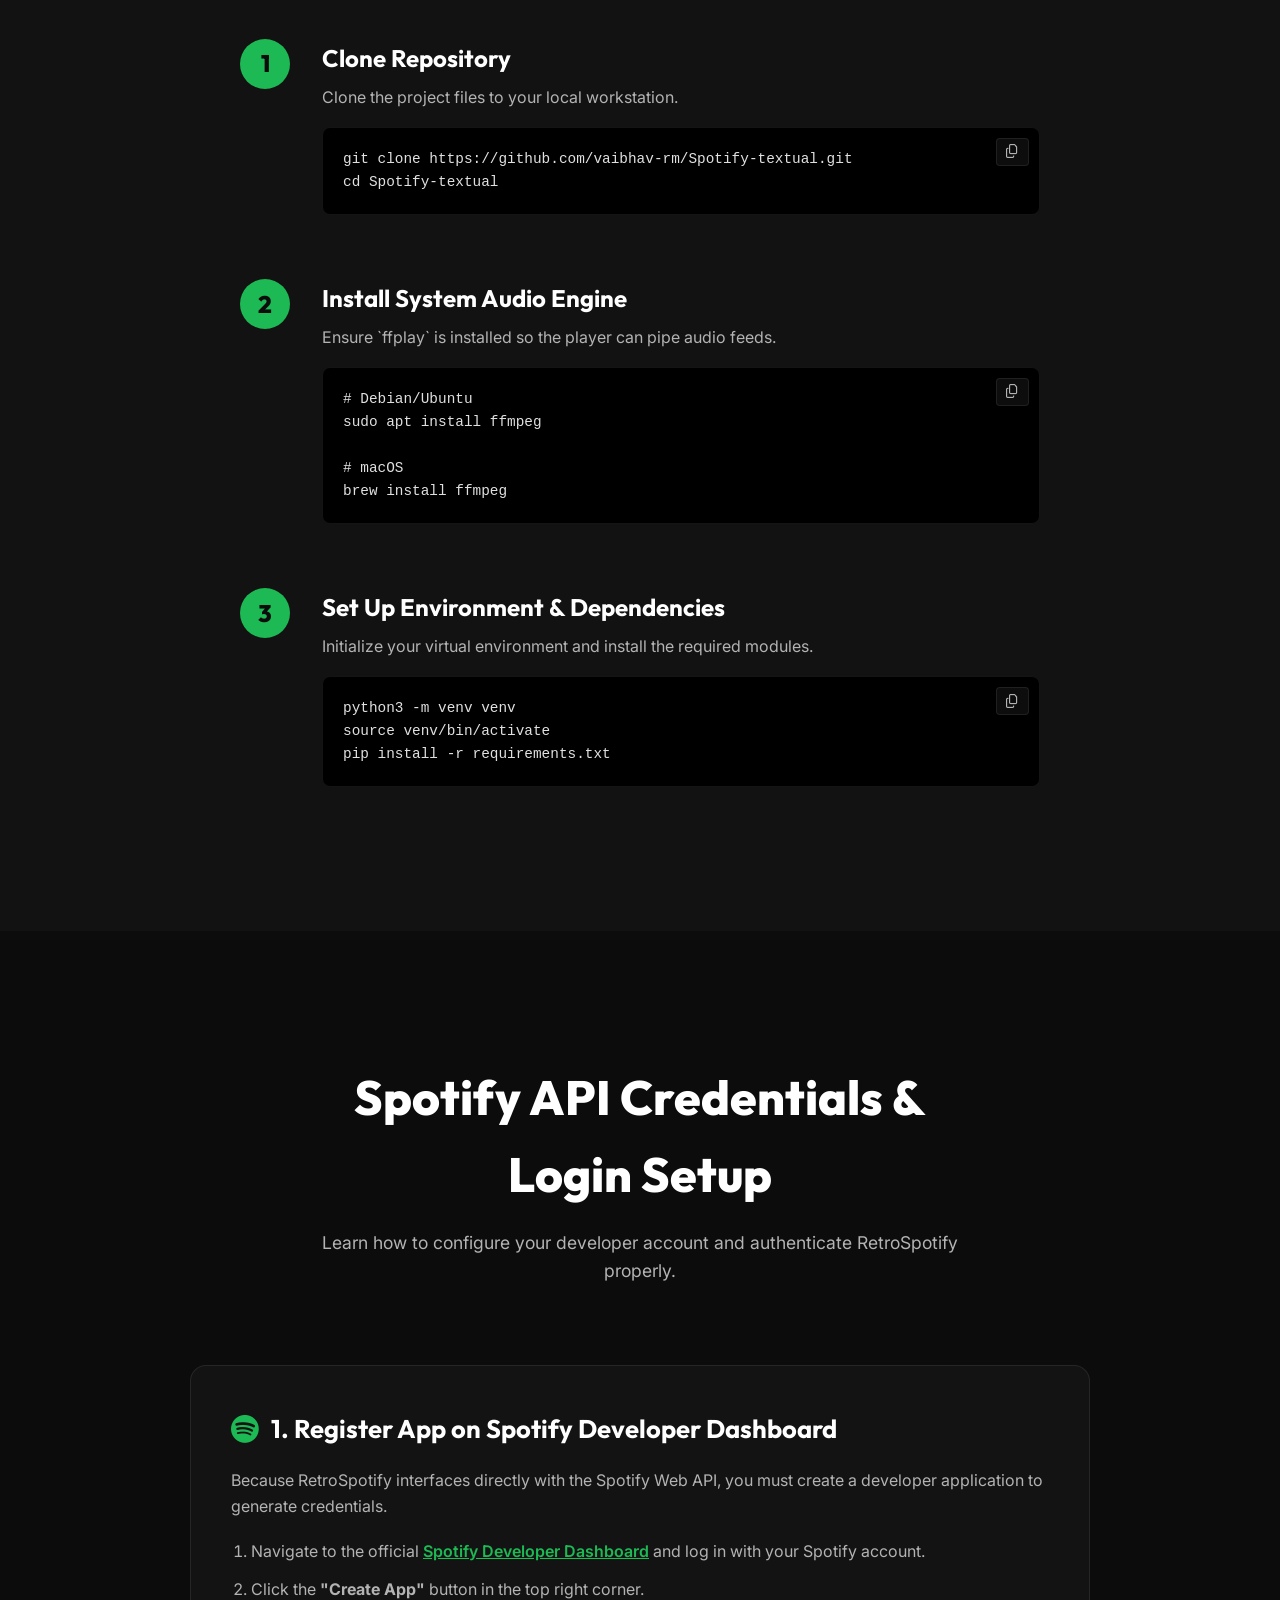
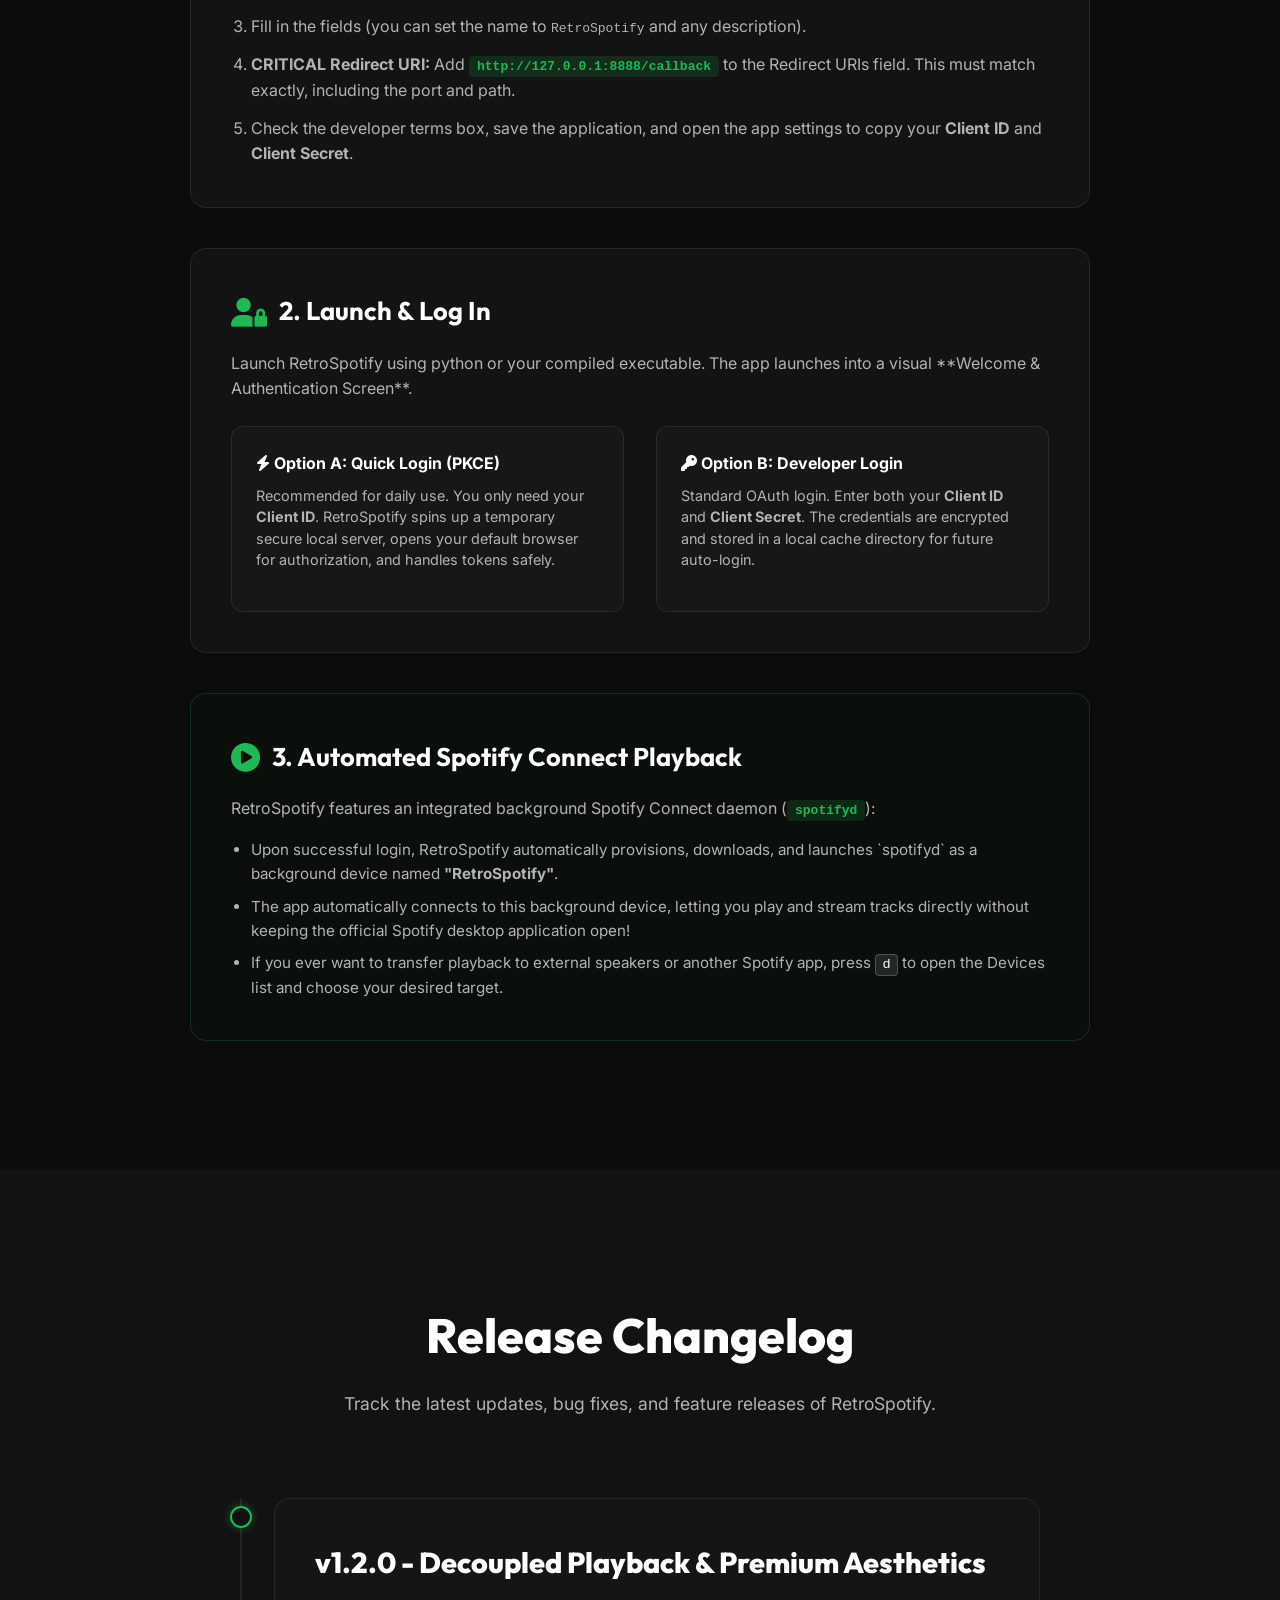
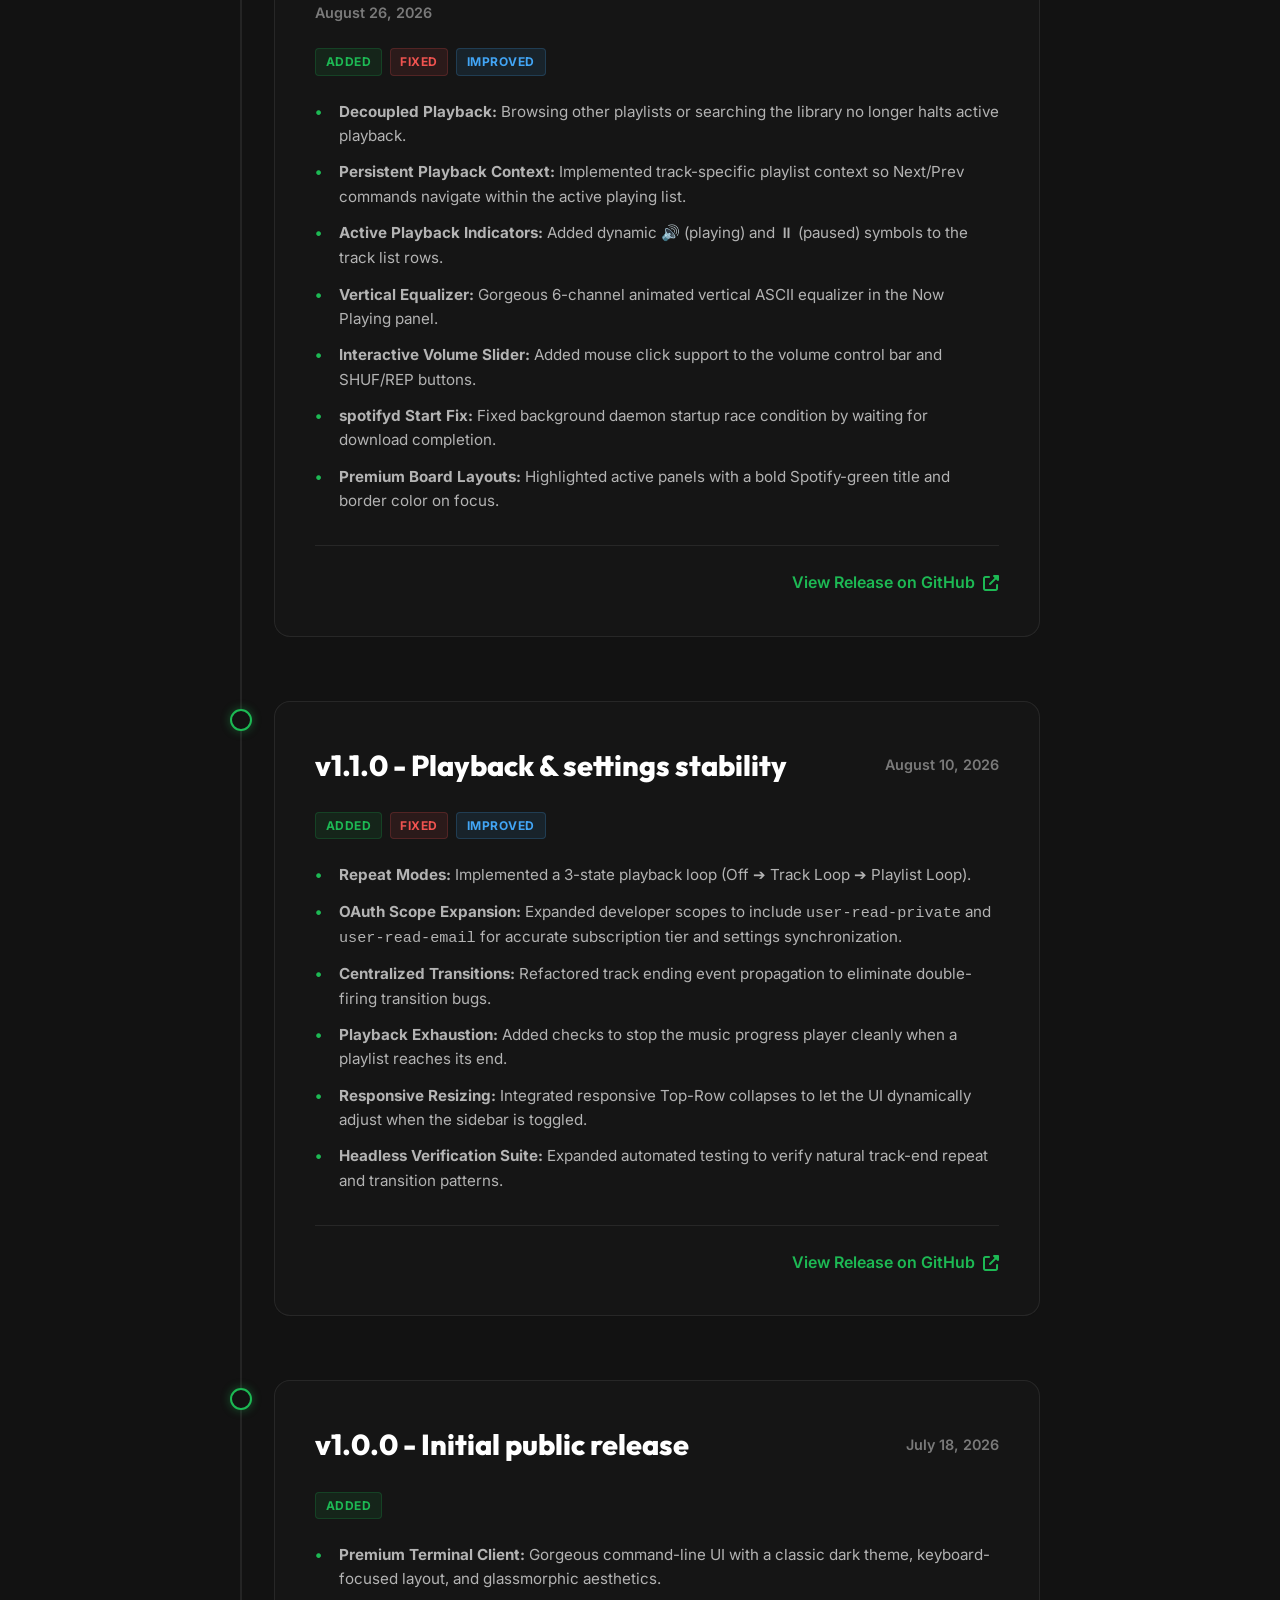
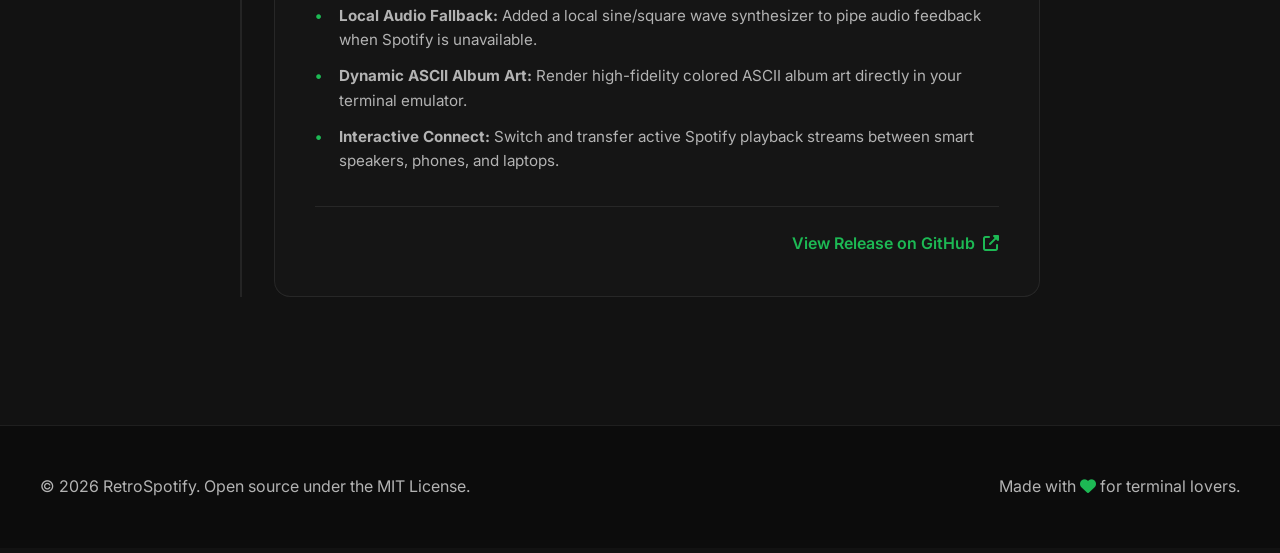
==== commit 5ef6d2aa: "v1.2.0 qol updates and fixes" ====
--- a/docs/index.html
+++ b/docs/index.html
@@ -265,15 +265,15 @@
                 <div class="setup-card" style="border-color: rgba(29, 185, 84, 0.2); background: rgba(29, 185, 84, 0.02); cursor: default;">
                     <h3 style="display: flex; align-items: center; gap: 0.75rem; font-size: 1.6rem; color: var(--text-white);">
                         <span style="color: var(--spotify-green); font-size: 1.8rem;"><i class="fas fa-play-circle"></i></span>
-                        3. Start Spotify Playback
+                        3. Automated Spotify Connect Playback
                     </h3>
                     <p style="margin-top: 1rem; color: var(--text-gray); line-height: 1.6;">
-                        Because RetroSpotify is a remote player that uses Spotify's Connect API, it requires an <strong>active playback session</strong>:
+                        RetroSpotify features an integrated background Spotify Connect daemon (<code style="background: rgba(29, 185, 84, 0.15); color: var(--spotify-green); padding: 0.2rem 0.5rem; border-radius: 4px; font-weight: bold; font-family: monospace;">spotifyd</code>):
                     </p>
                     <ul style="margin-top: 1rem; padding-left: 1.25rem; display: flex; flex-direction: column; gap: 0.5rem; color: var(--text-gray); font-size: 0.95rem;">
-                        <li>Ensure you have the official Spotify App open on your phone, laptop, or smart speaker.</li>
-                        <li>Play a track there first. Once the stream starts, RetroSpotify will hook into the session.</li>
-                        <li>You can then switch active devices, control volume, search tracks, and toggle playlist repeats directly inside the RetroSpotify TUI!</li>
+                        <li>Upon successful login, RetroSpotify automatically provisions, downloads, and launches `spotifyd` as a background device named <strong>"RetroSpotify"</strong>.</li>
+                        <li>The app automatically connects to this background device, letting you play and stream tracks directly without keeping the official Spotify desktop application open!</li>
+                        <li>If you ever want to transfer playback to external speakers or another Spotify app, press <kbd>d</kbd> to open the Devices list and choose your desired target.</li>
                     </ul>
                 </div>
             </div>
@@ -289,6 +289,36 @@
             </div>
             
             <div class="changelog-timeline">
+                <!-- Version 1.2.0 -->
+                <div class="changelog-item">
+                    <div class="changelog-badge"></div>
+                    <div class="changelog-content">
+                        <div class="changelog-header">
+                            <h3 class="changelog-title">v1.2.0 - Decoupled Playback & Premium Aesthetics</h3>
+                            <span class="changelog-date">August 26, 2026</span>
+                        </div>
+                        <div class="changelog-tags">
+                            <span class="changelog-tag tag-added">Added</span>
+                            <span class="changelog-tag tag-fixed">Fixed</span>
+                            <span class="changelog-tag tag-improved">Improved</span>
+                        </div>
+                        <ul class="changelog-list">
+                            <li><strong>Decoupled Playback:</strong> Browsing other playlists or searching the library no longer halts active playback.</li>
+                            <li><strong>Persistent Playback Context:</strong> Implemented track-specific playlist context so Next/Prev commands navigate within the active playing list.</li>
+                            <li><strong>Active Playback Indicators:</strong> Added dynamic <code>🔊</code> (playing) and <code>⏸</code> (paused) symbols to the track list rows.</li>
+                            <li><strong>Vertical Equalizer:</strong> Gorgeous 6-channel animated vertical ASCII equalizer in the Now Playing panel.</li>
+                            <li><strong>Interactive Volume Slider:</strong> Added mouse click support to the volume control bar and SHUF/REP buttons.</li>
+                            <li><strong>spotifyd Start Fix:</strong> Fixed background daemon startup race condition by waiting for download completion.</li>
+                            <li><strong>Premium Board Layouts:</strong> Highlighted active panels with a bold Spotify-green title and border color on focus.</li>
+                        </ul>
+                        <div class="changelog-footer">
+                            <a href="https://github.com/vaibhav-rm/Spotify-textual/releases/tag/v1.2.0" target="_blank" class="release-link">
+                                View Release on GitHub <i class="fas fa-external-link-alt"></i>
+                            </a>
+                        </div>
+                    </div>
+                </div>
+
                 <!-- Version 1.1.0 -->
                 <div class="changelog-item">
                     <div class="changelog-badge"></div>
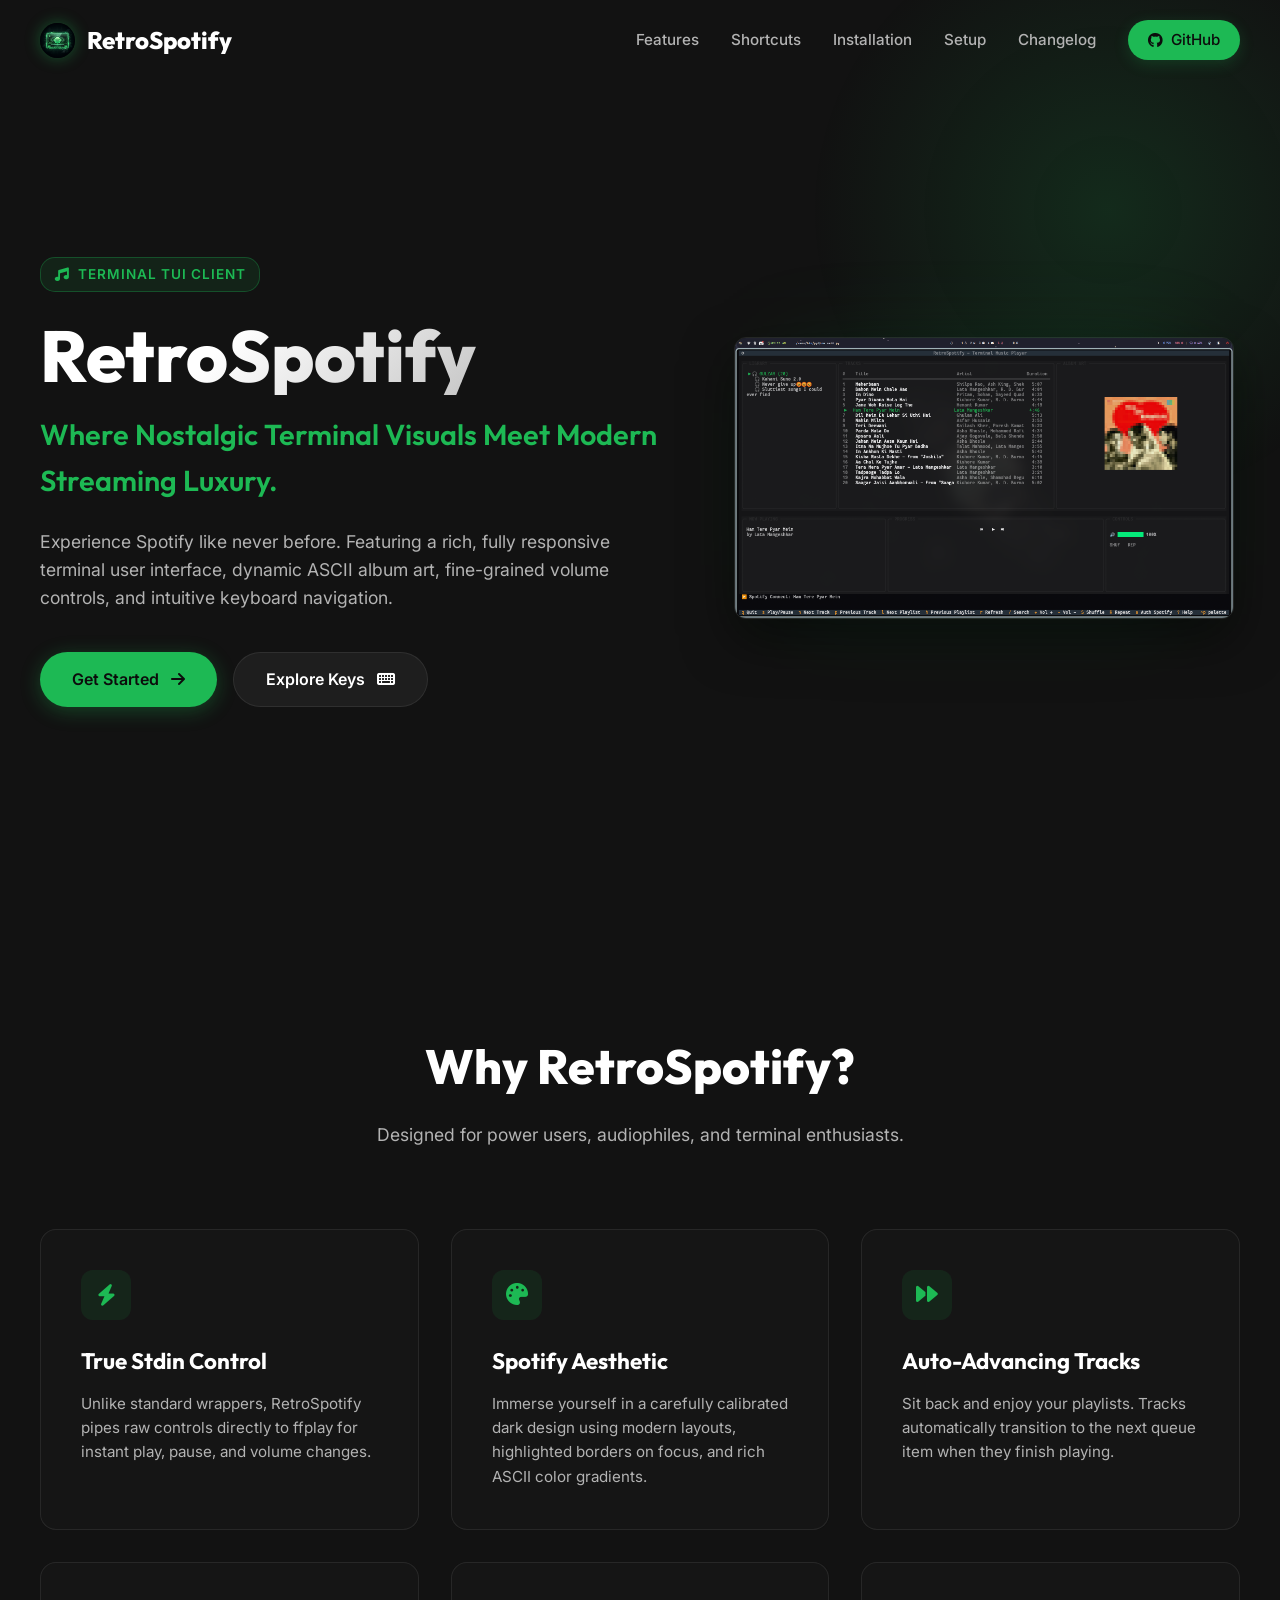
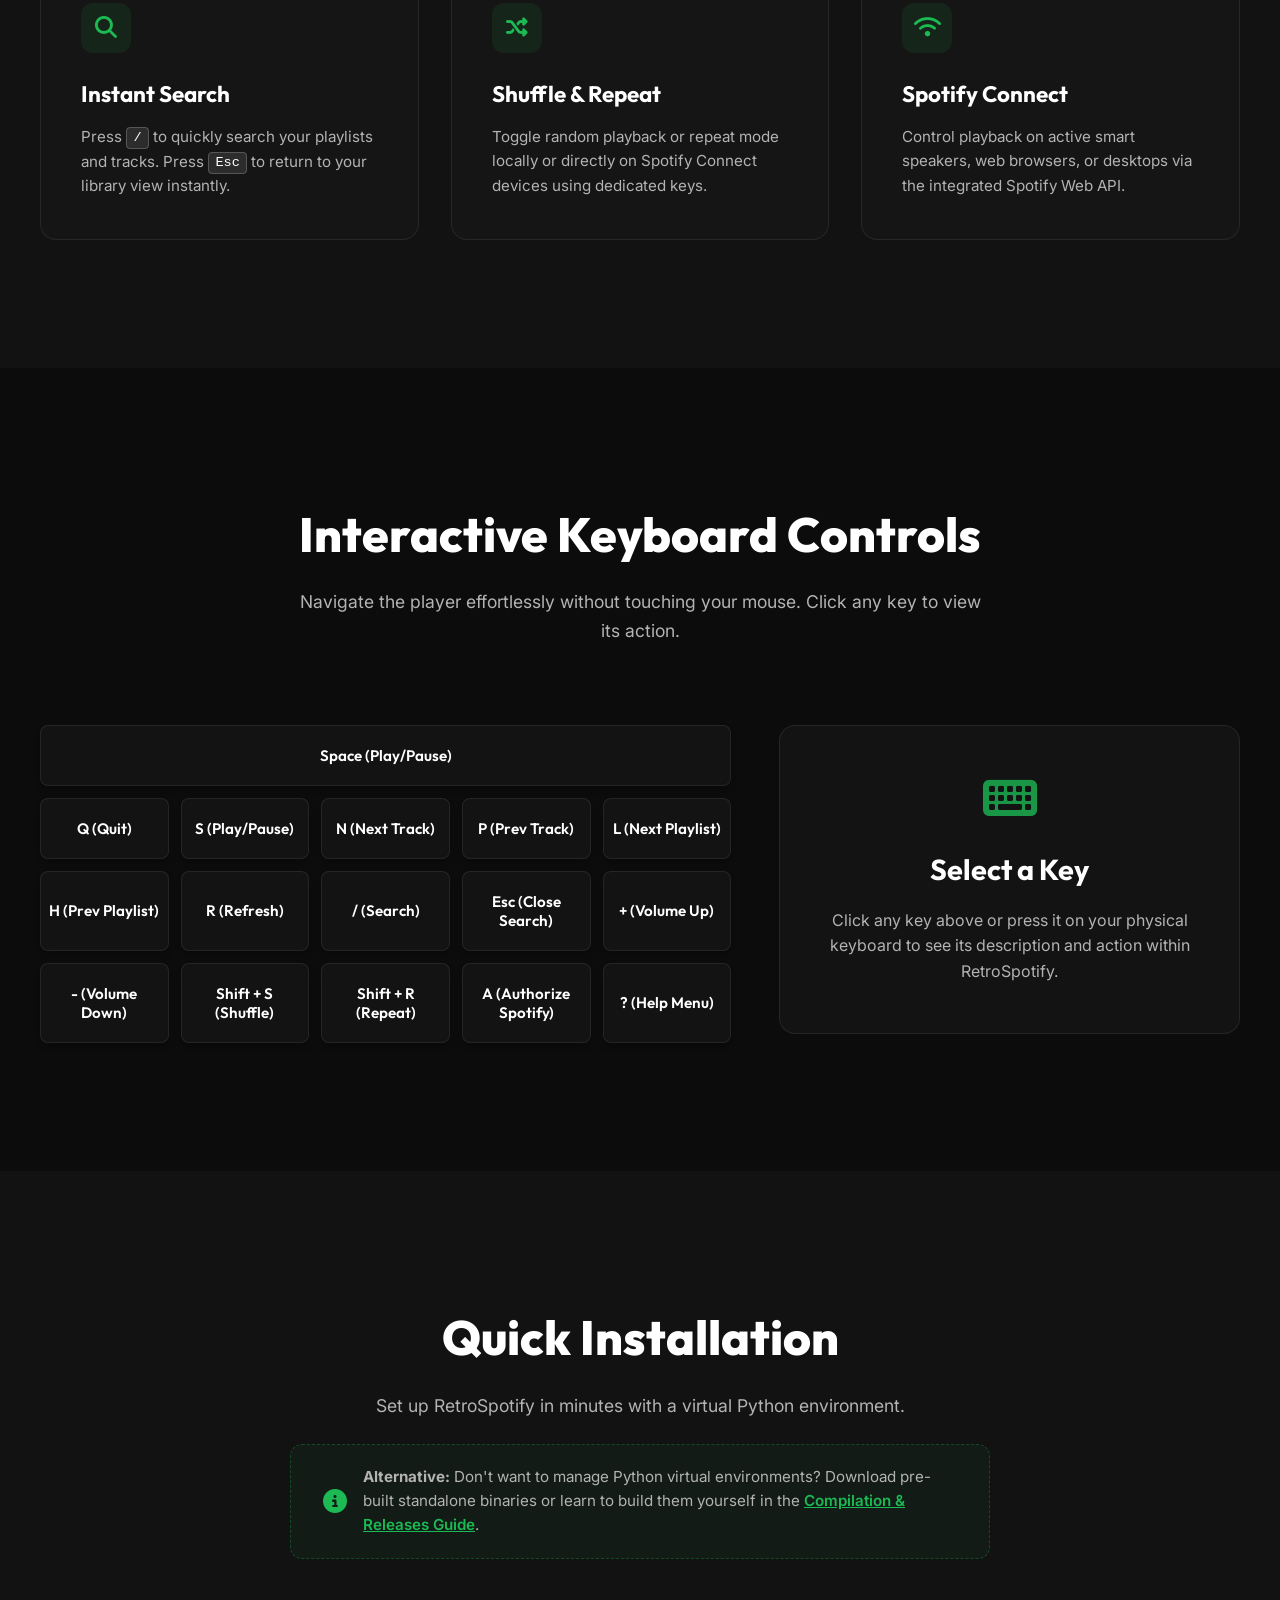
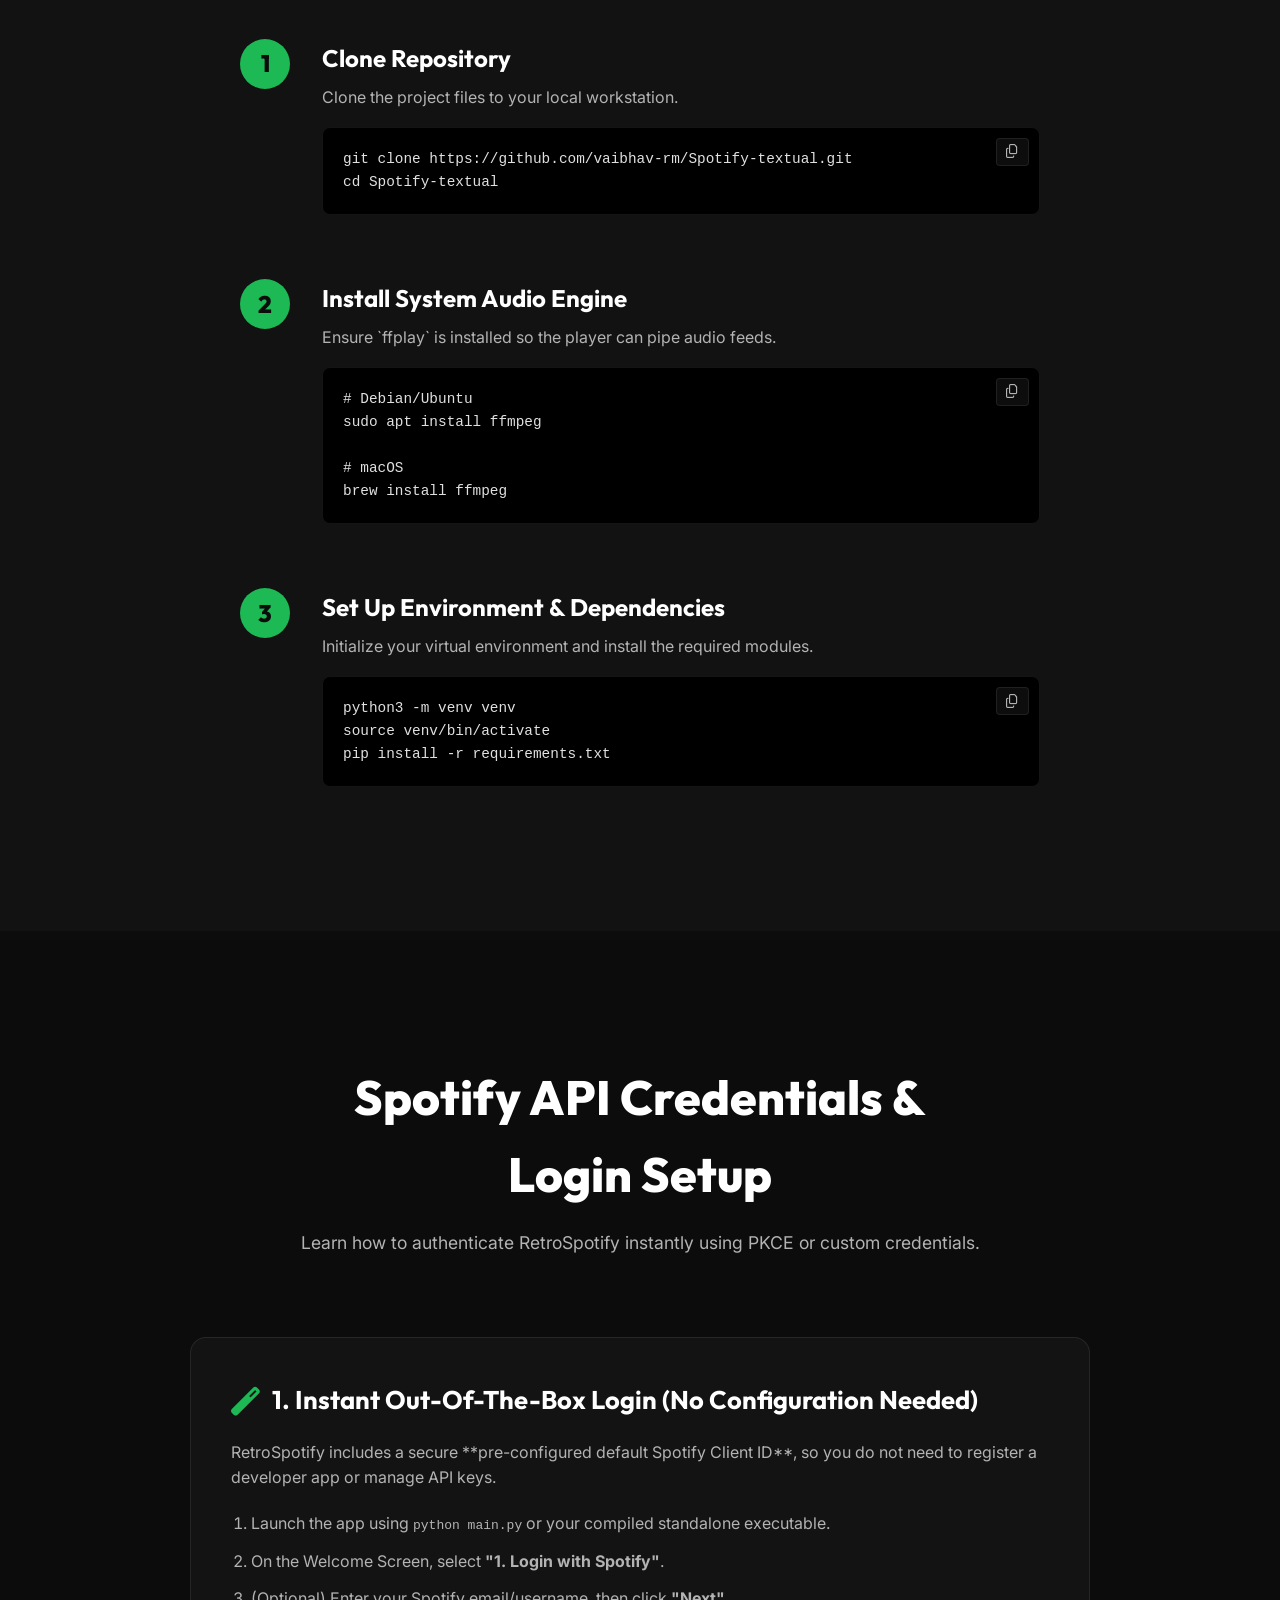
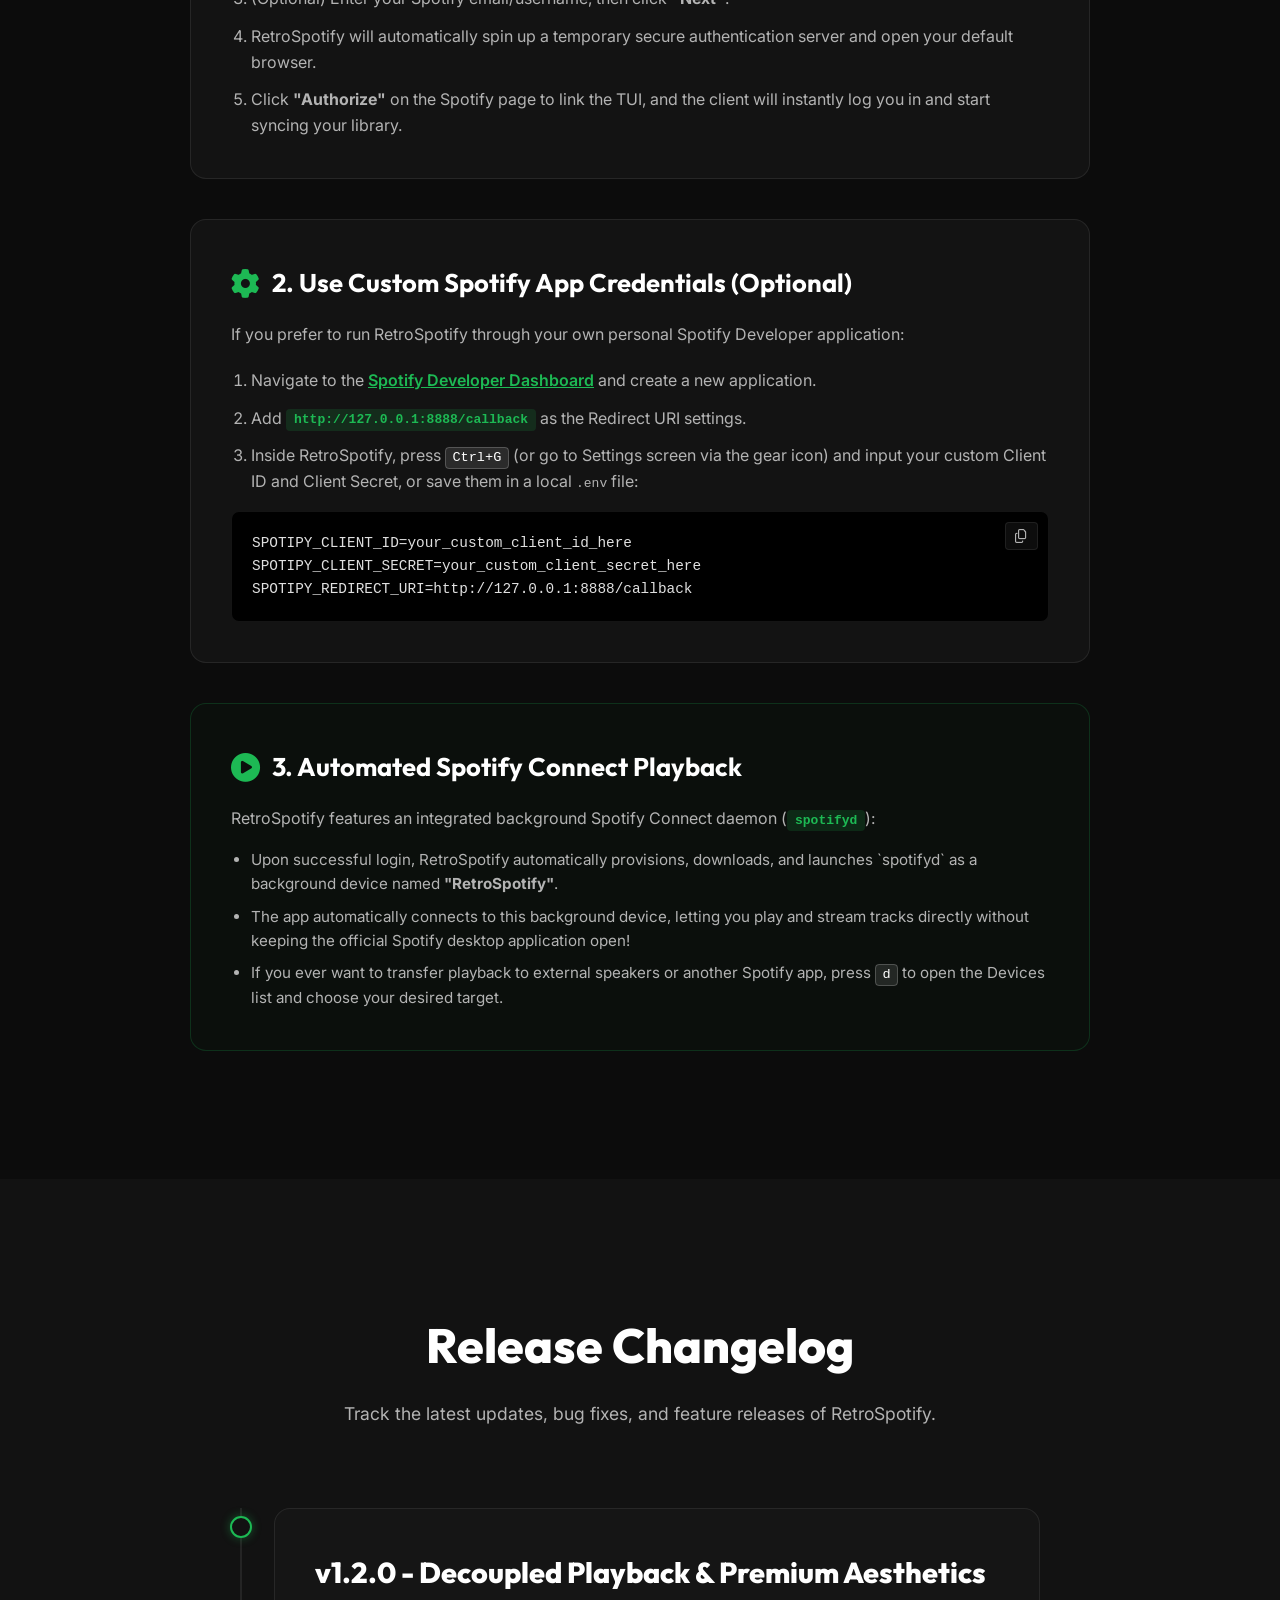
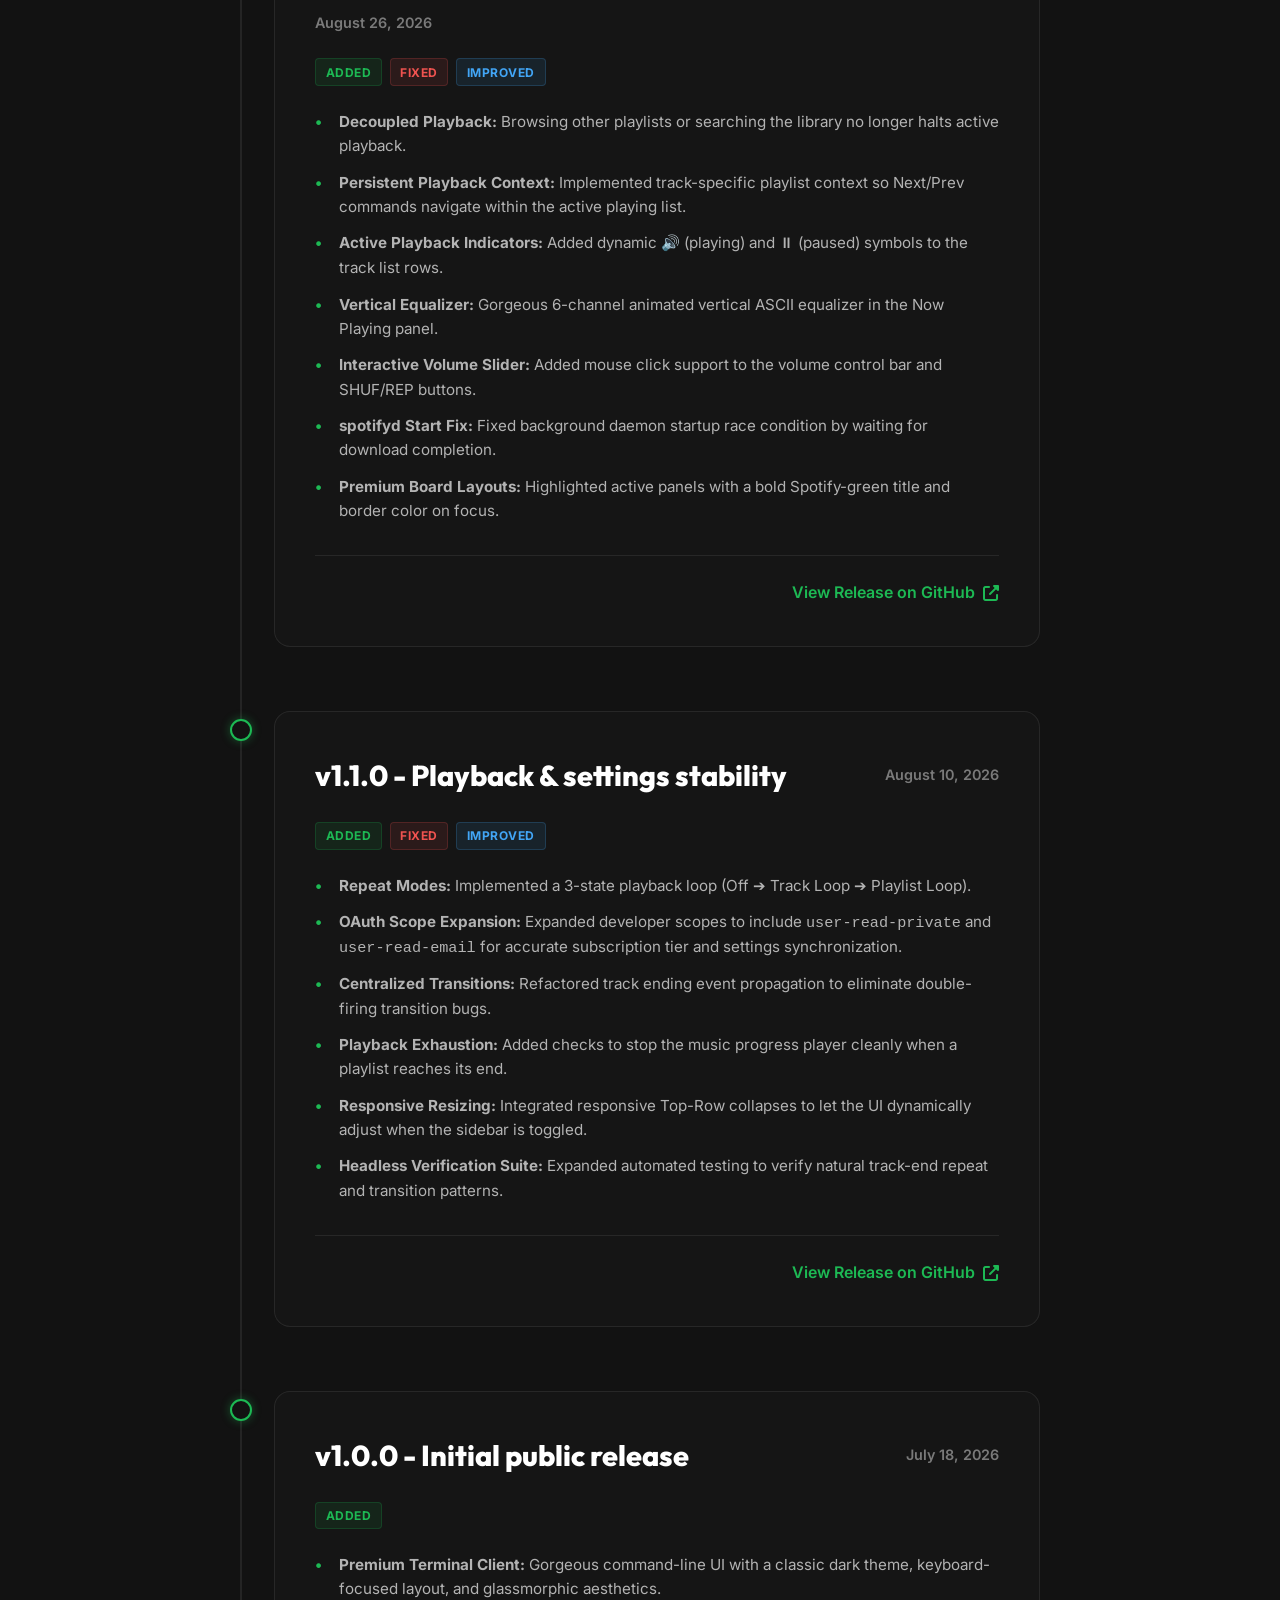
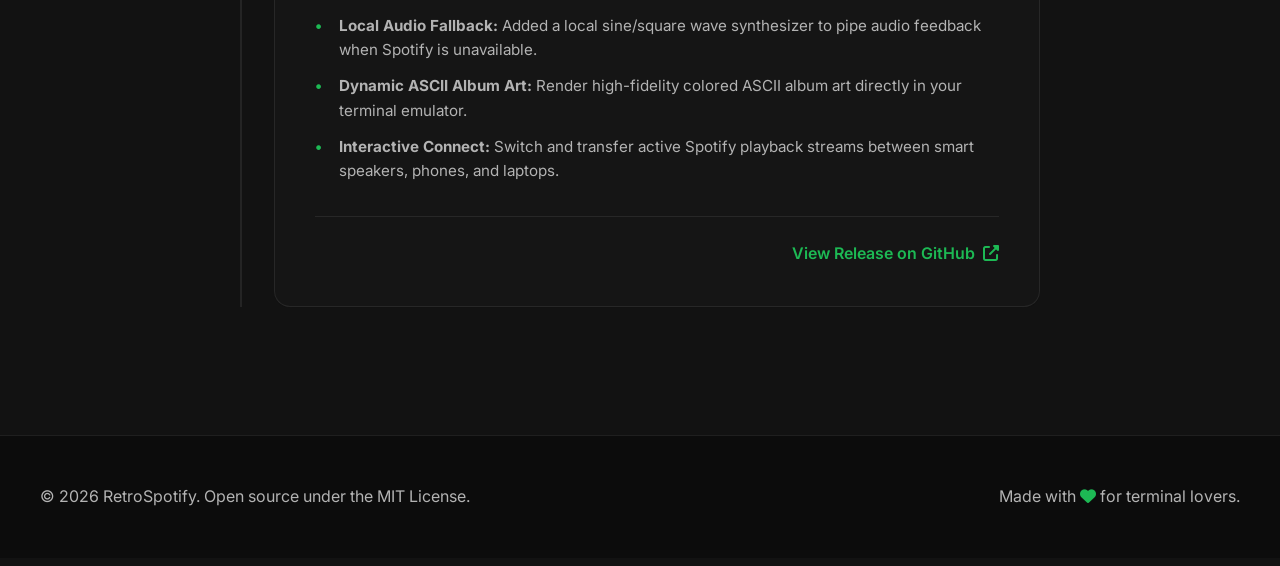
==== commit 80a6290a: "docs: simplify installation & login steps to show zero-configuration PKCE flow" ====
--- a/docs/index.html
+++ b/docs/index.html
@@ -211,53 +211,47 @@
         <div class="container">
             <div class="section-header">
                 <h2>Spotify API Credentials & Login Setup</h2>
-                <p>Learn how to configure your developer account and authenticate RetroSpotify properly.</p>
+                <p>Learn how to authenticate RetroSpotify instantly using PKCE or custom credentials.</p>
             </div>
             
             <div class="setup-grid" style="grid-template-columns: 1fr; gap: 2.5rem; max-width: 900px; margin-left: auto; margin-right: auto;">
-                <!-- Step 1: Spotify App Registration -->
+                <!-- Step 1: Out-of-the-box Login -->
                 <div class="setup-card" style="background: var(--bg-card); cursor: default;">
                     <h3 style="display: flex; align-items: center; gap: 0.75rem; font-size: 1.6rem; color: var(--text-white);">
-                        <span style="color: var(--spotify-green); font-size: 1.8rem;"><i class="fab fa-spotify"></i></span>
-                        1. Register App on Spotify Developer Dashboard
+                        <span style="color: var(--spotify-green); font-size: 1.8rem;"><i class="fas fa-magic"></i></span>
+                        1. Instant Out-Of-The-Box Login (No Configuration Needed)
                     </h3>
                     <p style="margin-top: 1rem; color: var(--text-gray); line-height: 1.6;">
-                        Because RetroSpotify interfaces directly with the Spotify Web API, you must create a developer application to generate credentials.
+                        RetroSpotify includes a secure **pre-configured default Spotify Client ID**, so you do not need to register a developer app or manage API keys.
                     </p>
                     <ol style="margin-top: 1.25rem; padding-left: 1.25rem; display: flex; flex-direction: column; gap: 0.75rem; color: var(--text-gray);">
-                        <li>Navigate to the official <a href="https://developer.spotify.com/dashboard" target="_blank" style="color: var(--spotify-green); text-decoration: underline;">Spotify Developer Dashboard</a> and log in with your Spotify account.</li>
-                        <li>Click the <strong>"Create App"</strong> button in the top right corner.</li>
-                        <li>Fill in the fields (you can set the name to <code>RetroSpotify</code> and any description).</li>
-                        <li>
-                            <strong>CRITICAL Redirect URI:</strong> Add <code style="background: rgba(29, 185, 84, 0.15); color: var(--spotify-green); padding: 0.2rem 0.5rem; border-radius: 4px; font-weight: bold; font-family: monospace;">http://127.0.0.1:8888/callback</code> to the Redirect URIs field. This must match exactly, including the port and path.
-                        </li>
-                        <li>Check the developer terms box, save the application, and open the app settings to copy your <strong>Client ID</strong> and <strong>Client Secret</strong>.</li>
+                        <li>Launch the app using <code>python main.py</code> or your compiled standalone executable.</li>
+                        <li>On the Welcome Screen, select <strong>"1. Login with Spotify"</strong>.</li>
+                        <li>(Optional) Enter your Spotify email/username, then click <strong>"Next"</strong>.</li>
+                        <li>RetroSpotify will automatically spin up a temporary secure authentication server and open your default browser.</li>
+                        <li>Click <strong>"Authorize"</strong> on the Spotify page to link the TUI, and the client will instantly log you in and start syncing your library.</li>
                     </ol>
                 </div>
 
-                <!-- Step 2: Choosing Your Login Method -->
+                <!-- Step 2: Custom Credentials (Optional) -->
                 <div class="setup-card" style="background: var(--bg-card); cursor: default;">
                     <h3 style="display: flex; align-items: center; gap: 0.75rem; font-size: 1.6rem; color: var(--text-white);">
-                        <span style="color: var(--spotify-green); font-size: 1.8rem;"><i class="fas fa-user-lock"></i></span>
-                        2. Launch & Log In
+                        <span style="color: var(--spotify-green); font-size: 1.8rem;"><i class="fas fa-cog"></i></span>
+                        2. Use Custom Spotify App Credentials (Optional)
                     </h3>
                     <p style="margin-top: 1rem; color: var(--text-gray); line-height: 1.6;">
-                        Launch RetroSpotify using python or your compiled executable. The app launches into a visual **Welcome & Authentication Screen**.
+                        If you prefer to run RetroSpotify through your own personal Spotify Developer application:
                     </p>
-                    
-                    <div style="display: grid; grid-template-columns: 1fr 1fr; gap: 2rem; margin-top: 1.5rem;">
-                        <div style="background: rgba(255, 255, 255, 0.02); border: 1px solid var(--border-color); padding: 1.5rem; border-radius: 12px;">
-                            <h4 style="color: var(--text-white); margin-bottom: 0.5rem;"><i class="fas fa-bolt"></i> Option A: Quick Login (PKCE)</h4>
-                            <p style="font-size: 0.9rem; color: var(--text-gray); line-height: 1.5; margin-bottom: 1rem;">
-                                Recommended for daily use. You only need your <strong>Client ID</strong>. RetroSpotify spins up a temporary secure local server, opens your default browser for authorization, and handles tokens safely.
-                            </p>
-                        </div>
-                        <div style="background: rgba(255, 255, 255, 0.02); border: 1px solid var(--border-color); padding: 1.5rem; border-radius: 12px;">
-                            <h4 style="color: var(--text-white); margin-bottom: 0.5rem;"><i class="fas fa-key"></i> Option B: Developer Login</h4>
-                            <p style="font-size: 0.9rem; color: var(--text-gray); line-height: 1.5; margin-bottom: 1rem;">
-                                Standard OAuth login. Enter both your <strong>Client ID</strong> and <strong>Client Secret</strong>. The credentials are encrypted and stored in a local cache directory for future auto-login.
-                            </p>
-                        </div>
+                    <ol style="margin-top: 1.25rem; padding-left: 1.25rem; display: flex; flex-direction: column; gap: 0.75rem; color: var(--text-gray);">
+                        <li>Navigate to the <a href="https://developer.spotify.com/dashboard" target="_blank" style="color: var(--spotify-green); text-decoration: underline;">Spotify Developer Dashboard</a> and create a new application.</li>
+                        <li>Add <code style="background: rgba(29, 185, 84, 0.15); color: var(--spotify-green); padding: 0.2rem 0.5rem; border-radius: 4px; font-weight: bold; font-family: monospace;">http://127.0.0.1:8888/callback</code> as the Redirect URI settings.</li>
+                        <li>Inside RetroSpotify, press <kbd>Ctrl+G</kbd> (or go to Settings screen via the gear icon) and input your custom Client ID and Client Secret, or save them in a local <code>.env</code> file:</li>
+                    </ol>
+                    <div class="code-block" style="margin-top: 1rem; margin-bottom: 0;">
+                        <pre><code>SPOTIPY_CLIENT_ID=your_custom_client_id_here
+SPOTIPY_CLIENT_SECRET=your_custom_client_secret_here
+SPOTIPY_REDIRECT_URI=http://127.0.0.1:8888/callback</code></pre>
+                        <button class="copy-btn" onclick="copyCode(this)"><i class="far fa-copy"></i></button>
                     </div>
                 </div>
 
